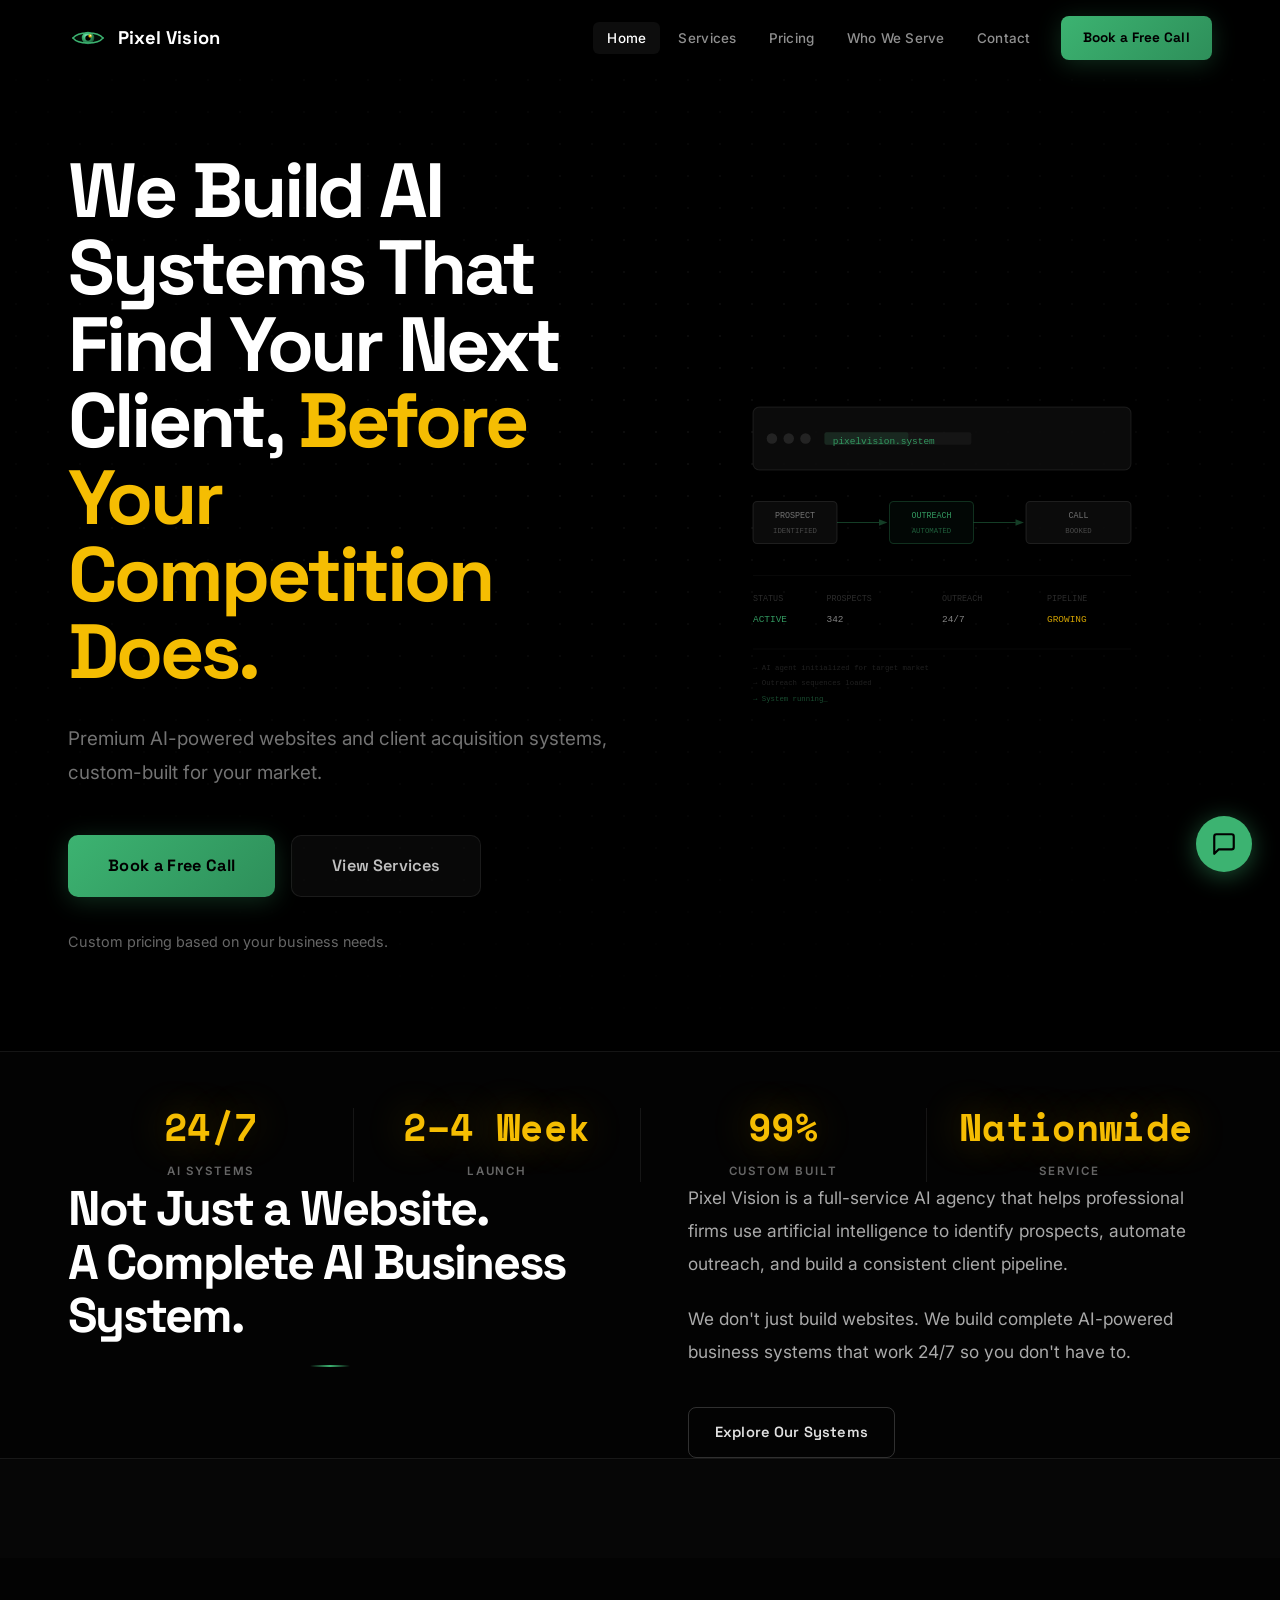
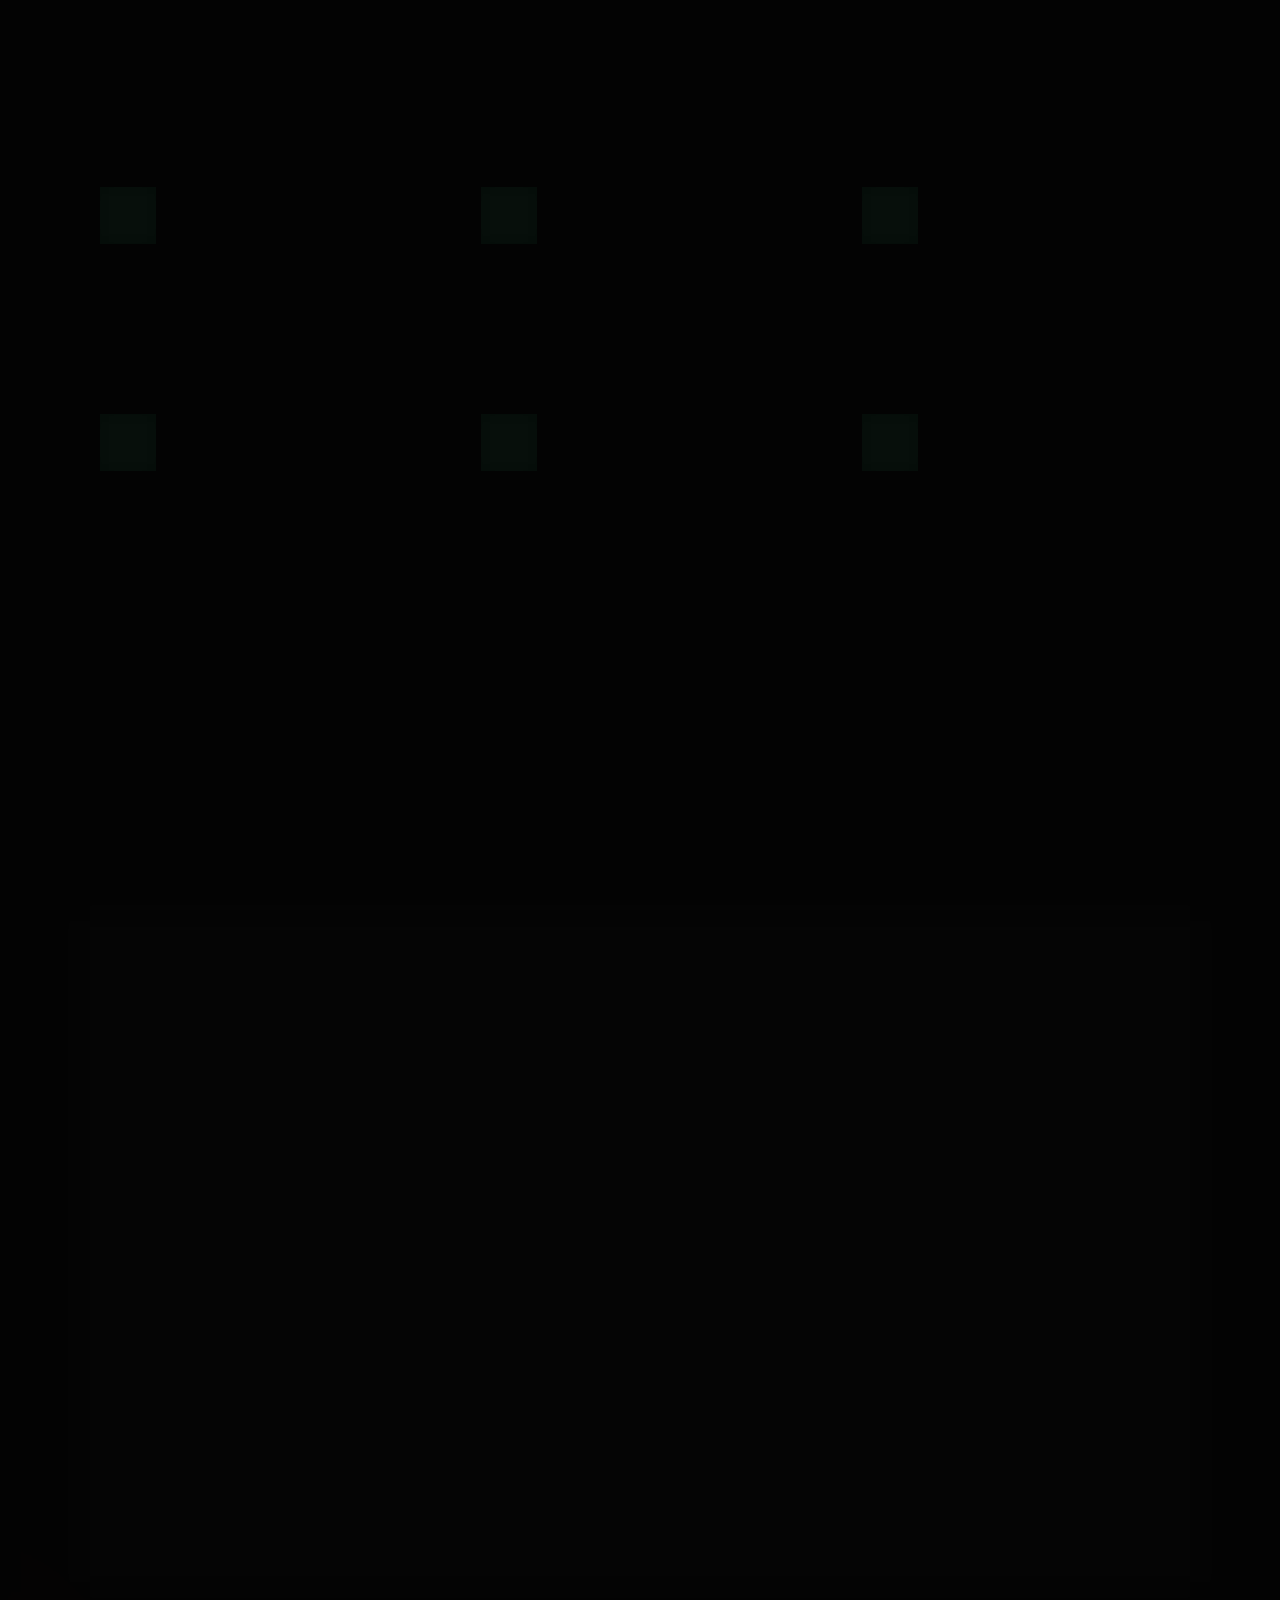
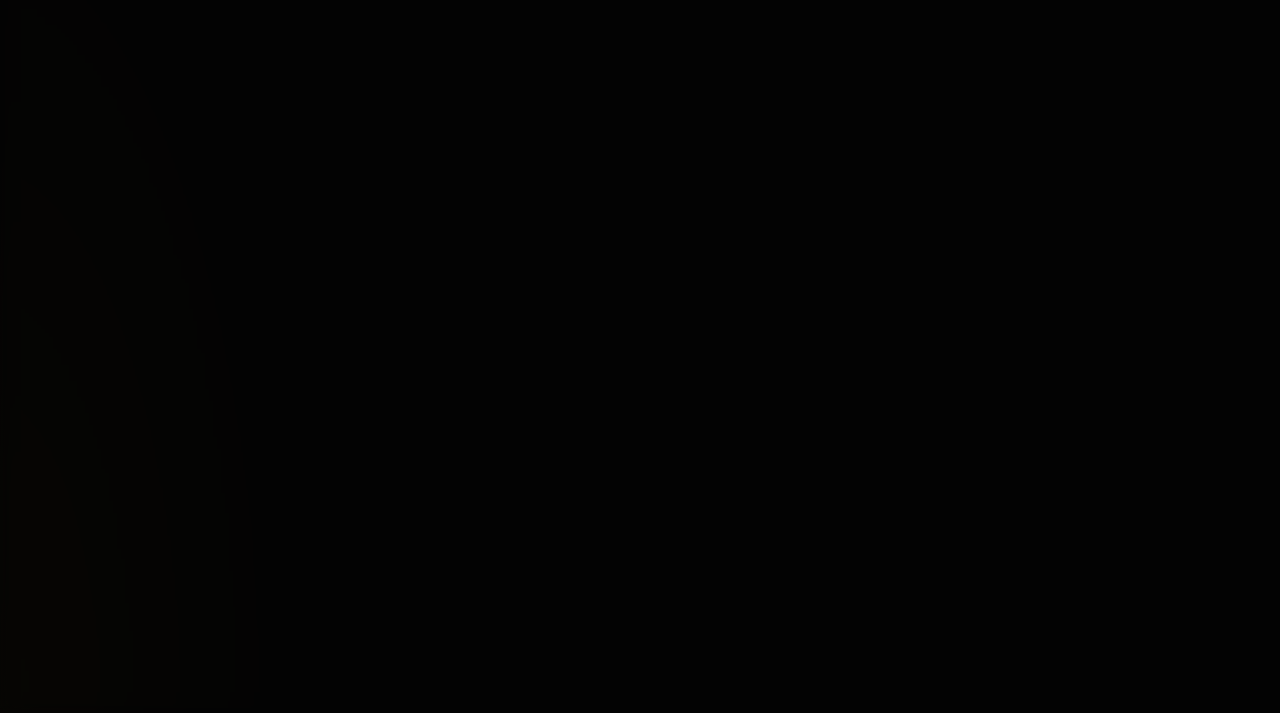
==== index.html @ bb326ddc "Remove AI design slop indicators from entire site Fixes from the 20 AI design slop indicators list: " ====
<!DOCTYPE html>
<html lang="en">
<head>
  <meta charset="UTF-8" />
  <meta name="viewport" content="width=device-width, initial-scale=1.0" />
  <title>AI Client Acquisition Systems for Commercial Real Estate &amp; Law Firms | Pixel Vision</title>
  <meta name="description" content="Pixel Vision builds custom AI outreach and client acquisition systems for commercial real estate firms, law practices, and high-value service businesses nationwide." />
  <script type="application/ld+json">
  {
    "@context": "https://schema.org",
    "@type": "Organization",
    "name": "Pixel Vision AI Agency",
    "url": "https://pixelvision.agency",
    "email": "inquiries@pixelvision.agency",
    "telephone": "757-782-1554",
    "address": {
      "@type": "PostalAddress",
      "addressLocality": "Washington",
      "addressRegion": "DC",
      "addressCountry": "US"
    }
  }
  </script>
  <link rel="stylesheet" href="styles.css" />
  <link rel="preconnect" href="https://fonts.googleapis.com" />
  <link href="https://fonts.googleapis.com/css2?family=Inter:wght@300;400;500;600;700;800;900&family=Space+Grotesk:wght@400;500;600;700&family=Space+Mono:wght@400;700&display=swap" rel="stylesheet" />
</head>
<body>

  <nav class="nav" id="nav">
    <div class="nav-inner">
      <a href="/" class="logo">
        <div class="logo-icon">
          <svg viewBox="0 0 48 48" fill="none" xmlns="http://www.w3.org/2000/svg">
  <defs>
    <radialGradient id="nIris" cx="38%" cy="32%" r="65%">
      <stop offset="0%" stop-color="#7eefc4"/>
      <stop offset="45%" stop-color="#3CB371"/>
      <stop offset="100%" stop-color="#1a5c38"/>
    </radialGradient>
  </defs>
  <path d="M6,24 C12,16 36,16 42,24 C36,32 12,32 6,24 Z" fill="#020c05"/>
  <circle cx="24" cy="24" r="7.5" fill="url(#nIris)"/>
  <circle cx="24" cy="24" r="3.2" fill="#000"/>
  <circle cx="26.5" cy="21.5" r="2" fill="#F5BD02" opacity="0.95"/>
  <circle cx="27" cy="21" r="0.9" fill="#fff" opacity="0.75"/>
  <path d="M6,24 C12,16 36,16 42,24 C36,32 12,32 6,24 Z" fill="none" stroke="#3CB371" stroke-width="1.6"/>
  <circle cx="6" cy="24" r="1.2" fill="#3CB371" opacity="0.7"/>
  <circle cx="42" cy="24" r="1.2" fill="#3CB371" opacity="0.7"/>
</svg>
        </div>
        <span class="logo-text">Pixel Vision</span>
      </a>
      <button class="nav-toggle" id="navToggle" aria-label="Toggle menu">
        <span></span><span></span><span></span>
      </button>
      <ul class="nav-links" id="navLinks">
        <li><a href="/" class="nav-link active">Home</a></li>
        <li><a href="services.html" class="nav-link">Services</a></li>
        <li><a href="pricing.html" class="nav-link">Pricing</a></li>
        <li><a href="who-we-serve.html" class="nav-link">Who We Serve</a></li>
        <li><a href="contact.html" class="nav-link">Contact</a></li>
        <!-- TODO: update Calendly link when account is confirmed -->
        <li><a href="https://calendly.com/pixelvision2026" target="_blank" rel="noopener" class="btn btn-primary btn-emerald nav-cta">Book a Free Call</a></li>
      </ul>
    </div>
  </nav>

  <section class="hero">
    <div class="hero-bg">
      <div class="grid-overlay"></div>
    </div>
    <div class="container">
      <div class="hero-content">
        <!-- HEADLINE OPTIONS, uncomment the one you want, delete the others -->
        <!-- Option 1 (active): -->
        <h1 class="hero-headline">
          We Build AI Systems That Find Your Next Client, <span class="gradient-text">Before Your Competition Does.</span>
        </h1>
        <!-- Option 2:
        <h1 class="hero-headline">
          Your Next Deal Is Already Out There. <span class="gradient-text">We Build the AI That Finds It First.</span>
        </h1>
        -->
        <!-- Option 3:
        <h1 class="hero-headline">
          AI-Powered Client Acquisition for <span class="gradient-text">America's Most Ambitious Firms.</span>
        </h1>
        -->
        <p class="hero-sub animate-fade-up delay-3">
          Premium AI-powered websites and client acquisition systems, custom-built for your market.
        </p>
        <div class="hero-actions animate-fade-up delay-3">
          <!-- TODO: update Calendly link when account is confirmed -->
          <a href="https://calendly.com/pixelvision2026" target="_blank" rel="noopener" class="btn btn-primary btn-emerald btn-large">Book a Free Call</a>
          <a href="services.html" class="btn btn-ghost btn-large">View Services</a>
        </div>
        <p class="hero-price animate-fade-up delay-3">
          Custom pricing based on your business needs.
        </p>
      </div>
      <div class="hero-diagram" aria-hidden="true">
        <svg viewBox="0 0 400 320" fill="none" xmlns="http://www.w3.org/2000/svg" style="width:100%;max-width:420px;">
          <rect x="20" y="20" width="360" height="60" rx="6" stroke="rgba(255,255,255,0.1)" stroke-width="1" fill="#0d0d0d"/>
          <circle cx="38" cy="50" r="5" fill="rgba(255,255,255,0.12)"/>
          <circle cx="54" cy="50" r="5" fill="rgba(255,255,255,0.12)"/>
          <circle cx="70" cy="50" r="5" fill="rgba(255,255,255,0.12)"/>
          <rect x="88" y="44" width="140" height="12" rx="2" fill="rgba(255,255,255,0.05)"/>
          <rect x="88" y="44" width="80" height="12" rx="2" fill="rgba(60,179,113,0.15)"/>
          <text x="96" y="55" fill="#3CB371" font-family="monospace" font-size="9">pixelvision.system</text>
          <rect x="20" y="110" width="80" height="40" rx="4" stroke="rgba(255,255,255,0.12)" stroke-width="1" fill="#0d0d0d"/>
          <text x="60" y="126" fill="rgba(255,255,255,0.5)" font-family="monospace" font-size="8" text-anchor="middle">PROSPECT</text>
          <text x="60" y="140" fill="rgba(255,255,255,0.3)" font-family="monospace" font-size="7" text-anchor="middle">IDENTIFIED</text>
          <line x1="100" y1="130" x2="140" y2="130" stroke="rgba(60,179,113,0.4)" stroke-width="1"/>
          <polygon points="140,127 148,130 140,133" fill="rgba(60,179,113,0.4)"/>
          <rect x="150" y="110" width="80" height="40" rx="4" stroke="rgba(60,179,113,0.3)" stroke-width="1" fill="rgba(60,179,113,0.05)"/>
          <text x="190" y="126" fill="#3CB371" font-family="monospace" font-size="8" text-anchor="middle">OUTREACH</text>
          <text x="190" y="140" fill="rgba(60,179,113,0.6)" font-family="monospace" font-size="7" text-anchor="middle">AUTOMATED</text>
          <line x1="230" y1="130" x2="270" y2="130" stroke="rgba(60,179,113,0.4)" stroke-width="1"/>
          <polygon points="270,127 278,130 270,133" fill="rgba(60,179,113,0.4)"/>
          <rect x="280" y="110" width="100" height="40" rx="4" stroke="rgba(255,255,255,0.12)" stroke-width="1" fill="#0d0d0d"/>
          <text x="330" y="126" fill="rgba(255,255,255,0.5)" font-family="monospace" font-size="8" text-anchor="middle">CALL</text>
          <text x="330" y="140" fill="rgba(255,255,255,0.3)" font-family="monospace" font-size="7" text-anchor="middle">BOOKED</text>
          <rect x="20" y="180" width="360" height="1" fill="rgba(255,255,255,0.04)"/>
          <text x="20" y="205" fill="rgba(255,255,255,0.2)" font-family="monospace" font-size="8">STATUS</text>
          <text x="90" y="205" fill="rgba(255,255,255,0.2)" font-family="monospace" font-size="8">PROSPECTS</text>
          <text x="200" y="205" fill="rgba(255,255,255,0.2)" font-family="monospace" font-size="8">OUTREACH</text>
          <text x="300" y="205" fill="rgba(255,255,255,0.2)" font-family="monospace" font-size="8">PIPELINE</text>
          <text x="20" y="225" fill="#3CB371" font-family="monospace" font-size="9">ACTIVE</text>
          <text x="90" y="225" fill="rgba(255,255,255,0.6)" font-family="monospace" font-size="9">342</text>
          <text x="200" y="225" fill="rgba(255,255,255,0.6)" font-family="monospace" font-size="9">24/7</text>
          <text x="300" y="225" fill="#F5BD02" font-family="monospace" font-size="9">GROWING</text>
          <rect x="20" y="250" width="360" height="1" fill="rgba(255,255,255,0.04)"/>
          <text x="20" y="270" fill="rgba(255,255,255,0.15)" font-family="monospace" font-size="7">&#8594; AI agent initialized for target market</text>
          <text x="20" y="285" fill="rgba(255,255,255,0.15)" font-family="monospace" font-size="7">&#8594; Outreach sequences loaded</text>
          <text x="20" y="300" fill="rgba(60,179,113,0.5)" font-family="monospace" font-size="7">&#8594; System running_</text>
        </svg>
      </div>
    </div>
  </section>

  <section class="stats-bar">
    <div class="container">
      <div class="stats-grid">
        <div class="stat-item">
          <span class="stat-number">24/7</span>
          <span class="stat-label">AI Systems</span>
        </div>
        <div class="stat-item">
          <span class="stat-number">2–4 Week</span>
          <span class="stat-label">Launch</span>
        </div>
        <div class="stat-item">
          <span class="stat-number">100%</span>
          <span class="stat-label">Custom Built</span>
        </div>
        <div class="stat-item">
          <span class="stat-number">Nationwide</span>
          <span class="stat-label">Service</span>
        </div>
      </div>
    </div>
  </div>

  <!-- ═══════════ SYSTEM / FEATURE CARDS ═══════════ -->
  <section class="pv-section">
    <div class="container">
      <div class="about-grid">
        <div class="about-left">
          <h2 class="section-title">Not Just a Website.<br/>A Complete AI Business System.</h2>
        </div>
        <div class="about-right">
          <p class="about-text">Pixel Vision is a full-service AI agency that helps professional firms use artificial intelligence to identify prospects, automate outreach, and build a consistent client pipeline.</p>
          <p class="about-text">We don't just build websites. We build complete AI-powered business systems that work 24/7 so you don't have to.</p>
          <a href="services.html" class="btn btn-outline">Explore Our Systems</a>
        </div>
      </div>
    </div>
  </section>

  <section class="services-preview section">
    <div class="container">
      <div class="section-header" data-aos="fade-up">
          <h2 class="section-title">One Integrated<br/>Client Acquisition System.</h2>
      </div>
      <div class="services-grid" style="grid-template-columns: 1fr;">
        <div class="service-card" data-aos="fade-up" data-aos-delay="100" style="max-width: 760px; margin: 0 auto; width: 100%;">
          <div class="service-icon">
            <svg viewBox="0 0 32 32" fill="none"><path d="M4 8h24M4 16h16M4 24h10" stroke="white" stroke-width="1.5" stroke-linecap="round"/><circle cx="26" cy="22" r="5" stroke="#C0C0C0" stroke-width="1.5"/><path d="M29 25l2 2" stroke="#C0C0C0" stroke-width="1.5" stroke-linecap="round"/></svg>
          </div>
          <div class="service-tag">Custom Pricing</div>
          <h3>The Pixel Vision Client Acquisition System</h3>
          <p>One end-to-end AI system that finds your ideal clients, reaches out with personalized messaging, follows up automatically, books calls on your calendar, and updates your CRM, all without manual effort.</p>
          <div class="acquisition-flow" style="display:flex;align-items:center;flex-wrap:wrap;gap:8px;margin:24px 0;">
            <span class="flow-chip active">Lead Captured</span>
            <span class="flow-arrow"></span>
            <span class="flow-chip">Qualified</span>
            <span class="flow-arrow"></span>
            <span class="flow-chip">Personalized Outreach</span>
            <span class="flow-arrow"></span>
            <span class="flow-chip">Follow-Up</span>
            <span class="flow-arrow"></span>
            <span class="flow-chip">Call Booked</span>
            <span class="flow-arrow"></span>
            <span class="flow-chip">CRM Updated</span>
          </div>
          <p style="font-size:0.95rem;color:#888;line-height:1.8;">Your website is the foundation of the system: a high-performance, AI-powered presence that converts the traffic your outreach generates.</p>
          <a href="services.html" class="service-link">See how it works</a>
        </div>
      </div>
    </div>
  </section>

  <section class="how-it-works section">
    <div class="container">
      <div class="section-header" data-aos="fade-up">
          <h2 class="section-title">From Zero to<br/>AI-Powered in 4 Steps.</h2>
      </div>
      <div class="steps-grid">
        <div class="step-card" data-aos="fade-up" data-aos-delay="100">
          <h3>Discovery Call</h3>
          <p>We learn about your business, your goals, and your ideal client. Free, 20 minutes, no pressure.</p>
        </div>
        <div class="step-connector"></div>
        <div class="step-card" data-aos="fade-up" data-aos-delay="200">
          <h3>Custom AI System Design</h3>
          <p>We design a complete AI system specifically built for your business and industry.</p>
        </div>
        <div class="step-connector"></div>
        <div class="step-card" data-aos="fade-up" data-aos-delay="300">
          <h3>Build &amp; Launch</h3>
          <p>We build everything, website, AI agents, and automation flows, and launch your system in 2–4 weeks.</p>
        </div>
        <div class="step-connector"></div>
        <div class="step-card" data-aos="fade-up" data-aos-delay="400">
          <h3>Monthly Optimization</h3>
          <p>We monitor results, optimize performance, and continuously improve your system every month.</p>
        </div>
      </div>
    </div>
  </section>

  <!-- ═══════════ HOW IT WORKS ═══════════ -->
  <section class="pv-section pv-section--alt" id="how-it-works">
    <div class="container">
      <div class="section-header" data-aos="fade-up">
          <h2 class="section-title">Built for Professional Firms<br/>That Compete on Quality.</h2>
      </div>
      <div class="niches-grid" style="grid-template-columns: repeat(3, 1fr);">
        <a href="who-we-serve.html#commercial-real-estate" class="niche-card" data-aos="fade-up" data-aos-delay="100">
          <div class="niche-icon"><svg viewBox="0 0 32 32" fill="none"><rect x="5" y="6" width="22" height="22" rx="1" stroke="white" stroke-width="1.5"/><line x1="5" y1="12" x2="27" y2="12" stroke="white" stroke-width="1.5"/><line x1="5" y1="18" x2="27" y2="18" stroke="white" stroke-width="1.5"/><line x1="5" y1="24" x2="27" y2="24" stroke="white" stroke-width="1.5"/><line x1="11" y1="6" x2="11" y2="28" stroke="white" stroke-width="1.5"/><line x1="21" y1="6" x2="21" y2="28" stroke="white" stroke-width="1.5"/><rect x="12" y="2" width="8" height="4" stroke="white" stroke-width="1.5"/></svg></div>
          <h3>Commercial Real Estate</h3>
          <p>Find property owners, investors, and tenants with AI-powered outreach systems.</p>
        </a>
        <a href="who-we-serve.html#law-firms" class="niche-card" data-aos="fade-up" data-aos-delay="200">
          <div class="niche-icon"><svg viewBox="0 0 32 32" fill="none"><line x1="16" y1="2" x2="16" y2="28" stroke="white" stroke-width="1.5" stroke-linecap="round"/><line x1="6" y1="7" x2="26" y2="7" stroke="white" stroke-width="1.5" stroke-linecap="round"/><path d="M6 7L3 17H9L6 7Z" stroke="white" stroke-width="1.5" stroke-linejoin="round" fill="none"/><path d="M26 7L23 17H29L26 7Z" stroke="white" stroke-width="1.5" stroke-linejoin="round" fill="none"/><line x1="10" y1="28" x2="22" y2="28" stroke="white" stroke-width="1.5" stroke-linecap="round"/></svg></div>
          <h3>Law Firms</h3>
          <p>AI client acquisition systems built around how legal clients actually search and decide.</p>
        </a>
        <a href="who-we-serve.html#med-spas" class="niche-card" data-aos="fade-up" data-aos-delay="300">
          <div class="niche-icon"><svg viewBox="0 0 32 32" fill="none"><rect x="4" y="4" width="24" height="24" rx="6" stroke="white" stroke-width="1.5"/><line x1="16" y1="10" x2="16" y2="22" stroke="white" stroke-width="1.5" stroke-linecap="round"/><line x1="10" y1="16" x2="22" y2="16" stroke="white" stroke-width="1.5" stroke-linecap="round"/></svg></div>
          <h3>Med Spas &amp; Clinics</h3>
          <p>Fill your calendar with qualified new patients through automated outreach.</p>
        </a>
        <a href="who-we-serve.html#dental" class="niche-card" data-aos="fade-up" data-aos-delay="100">
          <div class="niche-icon"><svg viewBox="0 0 32 32" fill="none"><path d="M11 4C9 4 6 6 6 10C6 12.5 7 13.5 7 17C7 22 9 28 12 28C13.5 28 14 26 15 23C15.5 21 15.8 20 16 20C16.2 20 16.5 21 17 23C18 26 18.5 28 20 28C23 28 25 22 25 17C25 13.5 26 12.5 26 10C26 6 23 4 21 4C19 4 18 6 16 6C14 6 13 4 11 4Z" stroke="white" stroke-width="1.5" stroke-linejoin="round"/></svg></div>
          <h3>Dental Practices</h3>
          <p>New patient acquisition and appointment booking handled by AI.</p>
        </a>
        <a href="who-we-serve.html#real-estate" class="niche-card" data-aos="fade-up" data-aos-delay="200">
          <div class="niche-icon"><svg viewBox="0 0 32 32" fill="none"><path d="M4 16L16 5L28 16" stroke="white" stroke-width="1.5" stroke-linecap="round" stroke-linejoin="round"/><path d="M7 14V27H13V21H19V27H25V14" stroke="white" stroke-width="1.5" stroke-linecap="round" stroke-linejoin="round"/></svg></div>
          <h3>Real Estate</h3>
          <p>AI that identifies buyers, sellers, and tenants and reaches out on your behalf.</p>
        </a>
        <a href="who-we-serve.html#cpa" class="niche-card" data-aos="fade-up" data-aos-delay="300">
          <div class="niche-icon"><svg viewBox="0 0 32 32" fill="none"><rect x="4" y="20" width="6" height="8" rx="1" stroke="white" stroke-width="1.5"/><rect x="13" y="14" width="6" height="14" rx="1" stroke="white" stroke-width="1.5"/><rect x="22" y="8" width="6" height="20" rx="1" stroke="white" stroke-width="1.5"/><line x1="3" y1="28" x2="30" y2="28" stroke="white" stroke-width="1.5" stroke-linecap="round"/></svg></div>
          <h3>CPA &amp; Financial</h3>
          <p>Build a consistent referral pipeline and digital presence simultaneously.</p>
        </a>
      </div>
    </div>
  </section>

  <!-- ═══════════ WHO WE SERVE ═══════════ -->
  <section class="pv-section">
    <div class="container">
      <div class="pv-section__header">
        <span class="eyebrow">Who We Serve</span>
        <h2 class="pv-section__h2">Built for businesses where<br>one client changes everything.</h2>
      </div>
      <div class="industries-grid">
        <a href="who-we-serve.html" class="industry-tag">Commercial Real Estate</a>
        <a href="who-we-serve.html" class="industry-tag">Law Firms</a>
        <a href="who-we-serve.html" class="industry-tag">Med Spas &amp; Clinics</a>
        <a href="who-we-serve.html" class="industry-tag">Dental Practices</a>
        <a href="who-we-serve.html" class="industry-tag">Real Estate</a>
        <a href="who-we-serve.html" class="industry-tag">CPA &amp; Financial Advisory</a>
      </div>
      <p class="industries-sub">If you work in a high-ticket market, we can build a system for you. <a href="contact.html" class="pv-link">Let's talk</a></p>
    </div>
  </section>

  <!-- TEAM, commented out until real team info is ready -->
  <!--
  <section class="team section">
    <div class="container">
      <div class="section-header">
          <h2 class="section-title">The People Behind the Systems</h2>
      </div>
      <div class="team-grid">
        <div class="team-card">
          <div class="team-photo">[TODO: real photo]</div>
          <h3>[TODO: real name]</h3>
          <div class="team-title">[TODO: title]</div>
          <p>[TODO: short bio, 2 sentences max]</p>
        </div>
        <div class="team-card">
          <div class="team-photo">[TODO: real photo]</div>
          <h3>[TODO: real name]</h3>
          <div class="team-title">[TODO: title]</div>
          <p>[TODO: short bio]</p>
        </div>
      </div>
    </div>
  </section>
  -->

  <section class="cta-section section">
    <div class="container">
      <div class="cta-box" data-aos="fade-up">
          <!-- CTA HEADLINE OPTIONS, uncomment the one you want -->
        <!-- Option 1 (active): -->
        <h2>One New Client Pays for<br/>the Entire System.</h2>
        <!-- Option 2:
        <h2>Get a Custom AI Client<br/>Acquisition Plan for Free.</h2>
        -->
        <!-- Option 3:
        <h2>See Exactly What AI Can<br/>Do for Your Business.</h2>
        -->
        <p>Book a free 20-minute call and see exactly what Pixel Vision can build for your business. Every client your system brings in after the first is high-margin revenue.</p>
        <!-- TODO: update Calendly link when account is confirmed -->
        <a href="https://calendly.com/pixelvision2026" target="_blank" rel="noopener" class="btn btn-primary btn-emerald btn-large">Book a Free Strategy Call</a>
        <p style="margin-top:16px;font-size:0.88rem;color:#777;">On the call, we'll map out a custom AI acquisition plan for your specific business and tell you exactly what to expect.</p>
      </div>
    </div>
  </section>

  <footer class="footer">
    <div class="container">
      <div class="footer-grid">
        <div class="footer-brand">
          <a href="/" class="logo">
            <div class="logo-icon logo-icon-sm">
              <svg viewBox="0 0 48 48" fill="none" xmlns="http://www.w3.org/2000/svg">
  <defs>
    <radialGradient id="nIris" cx="38%" cy="32%" r="65%">
      <stop offset="0%" stop-color="#7eefc4"/>
      <stop offset="45%" stop-color="#3CB371"/>
      <stop offset="100%" stop-color="#1a5c38"/>
    </radialGradient>
  </defs>
  <path d="M6,24 C12,16 36,16 42,24 C36,32 12,32 6,24 Z" fill="#020c05"/>
  <circle cx="24" cy="24" r="7.5" fill="url(#nIris)"/>
  <circle cx="24" cy="24" r="3.2" fill="#000"/>
  <circle cx="26.5" cy="21.5" r="2" fill="#F5BD02" opacity="0.95"/>
  <circle cx="27" cy="21" r="0.9" fill="#fff" opacity="0.75"/>
  <path d="M6,24 C12,16 36,16 42,24 C36,32 12,32 6,24 Z" fill="none" stroke="#3CB371" stroke-width="1.6"/>
  <circle cx="6" cy="24" r="1.2" fill="#3CB371" opacity="0.7"/>
  <circle cx="42" cy="24" r="1.2" fill="#3CB371" opacity="0.7"/>
</svg>
            </div>
            <span class="logo-text">Pixel Vision</span>
          </a>
          <p class="footer-tagline">We build AI systems that find your clients, write your emails, and grow your client pipeline.</p>
          <div class="footer-contact-info">
            <a href="mailto:inquiries@pixelvision.agency"><span class="fci-icon">✉</span>inquiries@pixelvision.agency</a>
            <a href="tel:7577821554"><span class="fci-icon">☎</span>757-782-1554</a>
            <a href="https://instagram.com/pixelvision.2026" target="_blank" rel="noopener"><span class="fci-icon">◎</span>@pixelvision.2026</a>
          </div>
          
        </div>
        <div class="footer-nav">
          <h4>Navigation</h4>
          <ul>
            <li><a href="/">Home</a></li>
            <li><a href="services.html">Services</a></li>
            <li><a href="pricing.html">Pricing</a></li>
            <li><a href="who-we-serve.html">Who We Serve</a></li>
            <li><a href="contact.html">Contact</a></li>
          </ul>
        </div>
        <div class="footer-services">
          <h4>Services</h4>
          <ul>
            <li><a href="services.html">AI-Powered Website</a></li>
            <li><a href="services.html">Client Acquisition Agent</a></li>
            <li><a href="services.html">Email Automation</a></li>
            <li><a href="services.html">Monthly Management</a></li>
          </ul>
        </div>
      </div>
      <div class="footer-bottom">
        <p class="footer-brand-line">Where AI Meets Ambition</p>
        <p>&copy; 2026 Pixel Vision AI Agency. All rights reserved. &nbsp;|&nbsp; <a href="privacy.html" style="color:inherit;opacity:0.6;">Privacy Policy</a> &nbsp;|&nbsp; <a href="terms.html" style="color:inherit;opacity:0.6;">Terms of Service</a></p>
      </div>
    </div>
  </footer>

  <script src="main.js"></script>
  <script src="chatbot.js"></script>
</body>
</html>
---- styles.css ----
/* ================================================
   PIXEL VISION — STYLES.CSS  (Premium Upgrade)
   ================================================ */

/* ── TOKENS ─────────────────────────────────────── */
:root {
  --bg-primary:    #000000;
  --bg-secondary:  #030303;
  --bg-card:       #0a0a0a;
  --bg-card-hover: #111111;
  --border:        rgba(255,255,255,0.08);
  --border-hover:  rgba(255,255,255,0.18);
  --silver:        #C0C0C0;
  --silver-light:  #e0e0e0;
  --white:         #ffffff;
  --gray-400:      #909090;
  --gray-500:      #666666;
  --gray-600:      #444444;
  --accent-glow:   rgba(192,192,192,0.10);
  --emerald:       #3CB371;
  --emerald-dim:   #2e8f5a;
  --emerald-glow:  rgba(60,179,113,0.25);
  --emerald-faint: rgba(60,179,113,0.06);
  --gold:          #F5BD02;
  --gold-dim:      #c99e00;
  --gold-glow:     rgba(245,189,2,0.25);
  --gold-faint:    rgba(245,189,2,0.07);
  --font-main:     'Inter', -apple-system, BlinkMacSystemFont, sans-serif;
  --font-display:  'Space Grotesk', -apple-system, sans-serif;
  --font-luxury:   'Playfair Display', 'Georgia', serif;
  --radius:        12px;
  --radius-lg:     20px;
  --transition:    0.3s cubic-bezier(0.4, 0, 0.2, 1);
  --max-w:         1200px;
}

/* ── RESET ───────────────────────────────────────── */
*, *::before, *::after { box-sizing: border-box; margin: 0; padding: 0; }
html { scroll-behavior: smooth; }

/* Premium top accent line */
body::before {
  content: '';
  position: fixed;
  top: 0; left: 0; right: 0;
  height: 2px;
  background: linear-gradient(90deg, transparent 0%, var(--emerald) 30%, var(--gold) 60%, transparent 100%);
  z-index: 999;
}

body {
  font-family: var(--font-main);
  background: var(--bg-primary);
  color: var(--silver-light);
  line-height: 1.6;
  -webkit-font-smoothing: antialiased;
  overflow-x: hidden;
}
a { text-decoration: none; color: inherit; }
ul { list-style: none; }
img { max-width: 100%; display: block; }
button { font-family: var(--font-main); cursor: pointer; border: none; background: none; }

/* ── LAYOUT ──────────────────────────────────────── */
.container { max-width: var(--max-w); margin: 0 auto; padding: 0 28px; }
.section    { padding: 112px 0; }

/* ── TYPOGRAPHY ──────────────────────────────────── */
h1, h2, h3, h4 {
  font-family: var(--font-display);
  font-weight: 700;
  line-height: 1.1;
  color: var(--white);
}
h1 { font-size: clamp(2.6rem, 5.5vw, 4.6rem); letter-spacing: -0.03em; }
h2 { font-size: clamp(2rem,   3.8vw, 3.2rem);  letter-spacing: -0.025em; }
h3 { font-size: clamp(1.15rem,2vw,   1.55rem); letter-spacing: -0.01em; }
p  { color: var(--gray-400); line-height: 1.8; }

.gradient-text {
  background: linear-gradient(135deg, #ffffff 0%, var(--gold) 45%, #e0e0e0 100%);
  -webkit-background-clip: text;
  -webkit-text-fill-color: transparent;
  background-clip: text;
}

.emerald-text { color: var(--emerald); }

/* .section-label { */.section-label-disabled {
  font-size: 0.72rem;
  font-weight: 700;
  letter-spacing: 0.22em;
  text-transform: uppercase;
  color: var(--gold);
  margin-bottom: 18px;
  display: inline-flex;
  align-items: center;
  gap: 10px;
}
.section-label::before {
  content: '';
  display: inline-block;
  width: 24px;
  height: 1px;
  background: var(--gold);
  opacity: 0.6;
}

.section-header { text-align: center; max-width: 700px; margin: 0 auto 72px; }
.section-title  { margin-bottom: 20px; }
.section-sub    { font-size: 1.1rem; color: var(--gray-400); max-width: 560px; margin: 0 auto; line-height: 1.8; }

/* ── BUTTONS ─────────────────────────────────────── */
.btn {
  display: inline-flex;
  align-items: center;
  justify-content: center;
  gap: 8px;
  font-family: var(--font-display);
  font-weight: 600;
  font-size: 0.92rem;
  border-radius: 8px;
  padding: 13px 26px;
  transition: var(--transition);
  position: relative;
  overflow: hidden;
  white-space: nowrap;
  letter-spacing: 0.01em;
}
.btn-primary { background: var(--white); color: #000; }
.btn-primary:hover { background: var(--silver-light); transform: translateY(-2px); box-shadow: 0 10px 40px rgba(255,255,255,0.14); }
.btn-outline { border: 1px solid var(--border-hover); color: var(--silver-light); background: transparent; }
.btn-outline:hover { border-color: var(--silver); background: rgba(255,255,255,0.05); transform: translateY(-2px); }
.btn-ghost   { color: var(--silver); border: 1px solid var(--border); background: rgba(255,255,255,0.03); }
.btn-ghost:hover { border-color: var(--border-hover); background: rgba(255,255,255,0.07); transform: translateY(-2px); }
.btn-large   { padding: 17px 40px; font-size: 1.02rem; border-radius: 10px; }
.btn-full    { width: 100%; }

/* Emerald CTA */
.btn-emerald {
  background: linear-gradient(135deg, var(--emerald) 0%, var(--emerald-dim) 100%) !important;
  color: #000 !important;
  border-color: transparent !important;
  box-shadow: 0 4px 20px var(--emerald-glow);
  transition: box-shadow 0.35s ease, background 0.25s ease, transform 0.25s ease;
  font-weight: 700 !important;
  letter-spacing: 0.02em;
}
.btn-emerald:hover {
  background: linear-gradient(135deg, var(--emerald-dim) 0%, var(--emerald) 100%) !important;
  box-shadow: 0 8px 36px var(--emerald-glow);
  transform: translateY(-3px) !important;
}

/* ── NAV ─────────────────────────────────────────── */
.nav { position: fixed; top: 0; left: 0; right: 0; z-index: 100; transition: var(--transition); }
.nav.scrolled {
  background: rgba(0,0,0,0.94) !important;
  backdrop-filter: blur(28px) saturate(180%) !important;
  -webkit-backdrop-filter: blur(28px) saturate(180%) !important;
  border-bottom: 1px solid rgba(60,179,113,0.12) !important;
}
.nav-inner {
  max-width: var(--max-w); margin: 0 auto; padding: 0 28px;
  height: 72px; display: flex; align-items: center; justify-content: space-between; gap: 32px;
}
.logo { display: flex; align-items: center; gap: 10px; flex-shrink: 0; }
.logo-icon    { width: 40px; height: 40px; flex-shrink: 0; }
.logo-icon-sm { width: 32px; height: 32px; }
.logo-text {
  font-family: var(--font-display); font-weight: 700; font-size: 1.1rem;
  color: var(--white); letter-spacing: -0.01em;
}
.nav-links  { display: flex; align-items: center; gap: 4px; margin-left: auto; }
.nav-link   { font-size: 0.875rem; font-weight: 500; color: var(--gray-400); padding: 8px 14px; border-radius: 6px; transition: var(--transition); }
.nav-link:hover, .nav-link.active { color: var(--white); background: rgba(255,255,255,0.05); }
.nav-cta    { margin-left: 8px; }
.nav-toggle { display: none; flex-direction: column; gap: 5px; padding: 8px; }
.nav-toggle span { display: block; width: 24px; height: 2px; background: var(--silver); border-radius: 2px; transition: var(--transition); }

/* Hamburger → X */
.nav-toggle span {
  display: block; width: 22px; height: 2px; background: var(--white);
  border-radius: 2px; transition: transform 0.25s ease, opacity 0.25s ease; transform-origin: center;
}
.nav-toggle.open span:nth-child(1) { transform: translateY(7px) rotate(45deg); }
.nav-toggle.open span:nth-child(2) { opacity: 0; transform: scaleX(0); }
.nav-toggle.open span:nth-child(3) { transform: translateY(-7px) rotate(-45deg); }

/* ── HERO ────────────────────────────────────────── */
.hero {
  min-height: 100vh;
  display: flex;
  align-items: center;
  position: relative;
  padding: 152px 0 96px;
  overflow: hidden;
}

.hero-bg { position: absolute; inset: 0; z-index: 0; }

.hero-canvas {
  position: absolute; inset: 0;
  width: 100%; height: 100%;
  z-index: 1;
  pointer-events: none;
}

.hero-noise {
  position: absolute; inset: 0;
  opacity: 0.028;
  background-image: url("data:image/svg+xml,%3Csvg xmlns='http://www.w3.org/2000/svg' width='200' height='200'%3E%3Cfilter id='n'%3E%3CfeTurbulence type='fractalNoise' baseFrequency='0.85' numOctaves='4' stitchTiles='stitch'/%3E%3C/filter%3E%3Crect width='200' height='200' filter='url(%23n)'/%3E%3C/svg%3E");
  background-size: 200px 200px;
  pointer-events: none;
  z-index: 2;
}

.grid-overlay {
  position: absolute; inset: 0;
  background-image:
    linear-gradient(rgba(255,255,255,0.03) 1px, transparent 1px),
    linear-gradient(90deg, rgba(255,255,255,0.03) 1px, transparent 1px);
  background-size: 56px 56px;
  mask-image: radial-gradient(ellipse 80% 60% at 50% 40%, rgba(0,0,0,0.9) 0%, transparent 100%);
}

.hero-gradient-orb {
  position: absolute;
  inset: 0;
  background:
    radial-gradient(ellipse 80% 60% at 70% 20%, rgba(60,179,113,0.07) 0%, transparent 60%),
    radial-gradient(ellipse 60% 50% at 20% 80%, rgba(192,192,192,0.05) 0%, transparent 60%),
    radial-gradient(ellipse 50% 40% at 50% 50%, rgba(60,179,113,0.04) 0%, transparent 70%);
  animation: orb-drift 18s ease-in-out infinite alternate;
}
@keyframes orb-drift {
  0%   { transform: scale(1)    rotate(0deg); }
  33%  { transform: scale(1.04) rotate(2deg); }
  66%  { transform: scale(0.97) rotate(-1deg); }
  100% { transform: scale(1.02) rotate(1.5deg); }
}

.hero-particles { position: absolute; inset: 0; overflow: hidden; }
.hero-particles::before,
.hero-particles::after {
  content: '';
  position: absolute;
  border-radius: 50%;
  pointer-events: none;
}
.hero-particles::before {
  width: 3px; height: 3px; background: var(--emerald);
  box-shadow:
    120px 200px 0 rgba(60,179,113,0.6), 340px 80px 0 rgba(60,179,113,0.4),
    560px 300px 0 rgba(60,179,113,0.3), 780px 160px 0 rgba(60,179,113,0.5),
    920px 420px 0 rgba(60,179,113,0.35), 1050px 90px 0 rgba(60,179,113,0.4),
    200px 480px 0 rgba(255,255,255,0.15), 680px 520px 0 rgba(255,255,255,0.1);
  animation: particle-float 12s ease-in-out infinite alternate;
}
.hero-particles::after {
  width: 2px; height: 2px; background: rgba(192,192,192,0.5);
  box-shadow:
    80px 120px 0 rgba(192,192,192,0.4), 260px 350px 0 rgba(192,192,192,0.25),
    490px 200px 0 rgba(192,192,192,0.35), 720px 440px 0 rgba(192,192,192,0.3),
    860px 280px 0 rgba(192,192,192,0.2), 1100px 360px 0 rgba(192,192,192,0.3),
    380px 480px 0 rgba(60,179,113,0.2);
  animation: particle-float 16s ease-in-out infinite alternate-reverse;
}
@keyframes particle-float {
  0%   { transform: translateY(0) translateX(0); }
  50%  { transform: translateY(-18px) translateX(8px); }
  100% { transform: translateY(-8px) translateX(-12px); }
}

.glow { display: none; }
.glow-1 {
  width: 700px; height: 700px;
  background: radial-gradient(circle, rgba(60,179,113,0.06) 0%, transparent 65%);
  top: -150px; right: -150px;
  
}
.glow-2 {
  width: 500px; height: 500px;
  background: radial-gradient(circle, rgba(192,192,192,0.05) 0%, transparent 65%);
  bottom: -80px; left: -80px;
  
}
.glow-3 {
  width: 600px; height: 600px;
  background: radial-gradient(circle, rgba(60,179,113,0.05) 0%, transparent 65%);
  top: 40%; left: 50%;
  transform: translateX(-50%);
  
}
@keyframes glow-pulse {
  0%   { opacity: 0.6; transform: scale(1); }
  100% { opacity: 1;   transform: scale(1.08); }
}

.hero-content { position: relative; z-index: 1; max-width: 860px; }

.hero-badge { display: none; }
.badge-dot { display: none; }
@keyframes pulse { 0%, 100% { opacity: 1; } 50% { opacity: 0.4; } }
@keyframes emerald-pulse {
  0%, 100% { box-shadow: 0 0 0 0 rgba(60,179,113,0.55); }
  50%       { box-shadow: 0 0 0 6px rgba(60,179,113,0); }
}

.hero-headline {
  font-family: var(--font-luxury);
  font-size: clamp(2.8rem, 5.8vw, 5.2rem);
  line-height: 1.08;
  letter-spacing: -0.02em;
  margin-bottom: 32px;
  font-weight: 700;
}
.hero-sub {
  font-size: clamp(1.05rem, 1.8vw, 1.25rem);
  color: var(--gray-400); max-width: 640px; margin-bottom: 44px; line-height: 1.8;
}
.hero-actions { display: flex; gap: 16px; flex-wrap: wrap; margin-bottom: 32px; }
.hero-price   { font-size: 0.9rem; color: var(--gray-500); }
.hero-price strong { color: var(--silver); }

/* ── STATS BAR ───────────────────────────────────── */
.stats-bar {
  border-top: 1px solid var(--border);
  border-bottom: 1px solid var(--border);
  background: rgba(60,179,113,0.025);
  padding: 48px 0;
}
.stats-grid { display: flex; align-items: center; justify-content: center; flex-wrap: wrap; }
.stat-item  { text-align: center; padding: 20px 52px; flex: 1; min-width: 160px; }
.stat-divider { width: 1px; height: 52px; background: var(--border); flex-shrink: 0; }
.stat-number {
  display: block;
  font-family: var(--font-display); font-size: clamp(2.2rem, 4vw, 3.2rem);
  font-weight: 800; color: var(--gold); line-height: 1; margin-bottom: 8px; letter-spacing: -0.03em;
}
.stat-label {
  font-size: 0.75rem; text-transform: uppercase; letter-spacing: 0.12em;
  color: var(--gray-500); font-weight: 600;
}

/* ── ABOUT ───────────────────────────────────────── */
.about-grid { display: grid; grid-template-columns: 1fr 1fr; gap: 96px; align-items: start; }
.about-left .section-title { margin-bottom: 0; }
.about-right .about-text { font-size: 1.07rem; color: var(--silver-light); margin-bottom: 22px; line-height: 1.85; }
.about-right .btn { margin-top: 16px; }

/* ── SERVICES PREVIEW ────────────────────────────── */
.services-preview { background: var(--bg-secondary); }
.services-grid {
  display: grid; grid-template-columns: repeat(auto-fit, minmax(260px, 1fr));
  gap: 1px; background: var(--border);
  border: 1px solid var(--border); border-radius: var(--radius-lg); overflow: hidden;
}
.service-card {
  background: var(--bg-card); padding: 40px 36px;
  transition: background 0.3s ease, transform 0.35s cubic-bezier(0.22,1,0.36,1), box-shadow 0.35s ease;
  position: relative; cursor: pointer;
  backdrop-filter: blur(4px);
}
.service-card::before {
  content: '';
  position: absolute; inset: 0;
  background: linear-gradient(135deg, rgba(60,179,113,0.07), transparent 60%);
  opacity: 0; transition: opacity 0.35s ease;
}
.service-card::after {
  content: '';
  position: absolute; left: 0; top: 0; width: 2px; height: 100%;
  background: linear-gradient(180deg, transparent, var(--emerald), transparent);
  opacity: 0; transition: opacity 0.35s ease;
}
.service-card:hover {
  background: var(--bg-card-hover);
  transform: translateY(-6px);
  box-shadow: 0 20px 60px rgba(0,0,0,0.5), 0 0 40px rgba(60,179,113,0.08);
  z-index: 2;
}
.service-card:hover::before { opacity: 1; }
.service-card:hover::after  { opacity: 1; }

.service-icon  { width: 42px; height: 42px; margin-bottom: 24px; opacity: 0.8; }
.service-tag   { font-size: 0.72rem; font-weight: 700; letter-spacing: 0.12em; text-transform: uppercase; color: var(--emerald); margin-bottom: 12px; }
.service-card h3 { margin-bottom: 14px; }
.service-card p  { font-size: 0.92rem; color: var(--gray-400); line-height: 1.75; margin-bottom: 24px; }
.service-link    { font-size: 0.85rem; font-weight: 700; color: var(--emerald); transition: var(--transition); display: inline-flex; align-items: center; gap: 4px; }
.service-link:hover { color: var(--white); gap: 8px; }

/* ── HOW IT WORKS ────────────────────────────────── */
.steps-grid { display: flex; align-items: flex-start; flex-wrap: wrap; }
.step-card  { flex: 1; min-width: 200px; padding: 36px 28px; }
.step-num   { font-family: var(--font-display); font-size: 3.5rem; font-weight: 800; color: rgba(255,255,255,0.15); line-height: 1; margin-bottom: 24px; letter-spacing: -0.04em; }
.step-card h3 { margin-bottom: 12px; }
.step-card p  { font-size: 0.92rem; color: var(--gray-400); }
.step-connector { width: 40px; height: 2px; background: linear-gradient(90deg, transparent, var(--emerald), transparent); margin-top: 70px; flex-shrink: 0; opacity: 0.4; }

/* ── NICHES ──────────────────────────────────────── */
.niches { background: var(--bg-secondary); }
.niches-grid {
  display: grid; grid-template-columns: repeat(auto-fit, minmax(200px, 1fr));
  gap: 1px; background: var(--border);
  border: 1px solid var(--border); border-radius: var(--radius-lg); overflow: hidden;
}
.niche-card {
  background: var(--bg-card); padding: 36px 30px;
  transition: background 0.3s ease, transform 0.35s cubic-bezier(0.22,1,0.36,1), box-shadow 0.35s ease;
  display: block; position: relative;
}
.niche-card::before {
  content: '';
  position: absolute; inset: 0;
  background: linear-gradient(135deg, rgba(60,179,113,0.06), transparent 60%);
  opacity: 0; transition: opacity 0.3s ease;
}
.niche-card:hover {
  background: var(--bg-card-hover);
  transform: translateY(-5px);
  box-shadow: 0 16px 48px rgba(0,0,0,0.45), 0 0 30px rgba(60,179,113,0.07);
  z-index: 2;
}
.niche-card:hover::before { opacity: 1; }
.niche-icon  { font-size: 2rem; margin-bottom: 18px; display: block; }
.niche-icon svg { width: 36px; height: 36px; }
.niche-card h3 { font-size: 1.05rem; margin-bottom: 10px; }
.niche-card p  { font-size: 0.875rem; color: var(--gray-400); line-height: 1.65; }

/* ── CTA BOX ─────────────────────────────────────── */
.cta-section {
  background: var(--bg-secondary);
  position: relative;
}
.cta-section::before {
  content: '';
  position: absolute;
  top: 0; left: 0; right: 0;
  height: 1px;
  background: linear-gradient(90deg, transparent, rgba(60,179,113,0.5), transparent);
}
.cta-box {
  position: relative; text-align: center;
  background: radial-gradient(ellipse 90% 70% at 50% 0%, rgba(60,179,113,0.10) 0%, transparent 65%), #0a0a0a;
  border: 1px solid rgba(60,179,113,0.18);
  border-radius: var(--radius-lg); padding: 112px 56px; overflow: hidden;
}
.cta-glow { display: none; }
.cta-box /* .section-label { */.section-label-disabled { display: block; margin-bottom: 20px; }
.cta-box h2 { margin-bottom: 20px; font-size: clamp(2.4rem, 4.5vw, 3.8rem); font-weight: 800; }
.cta-box p  { color: var(--gray-400); max-width: 520px; margin: 0 auto 40px; font-size: 1.1rem; }

/* ── PAGE HERO (inner pages) ─────────────────────── */
.page-hero { padding: 168px 0 96px; position: relative; overflow: hidden; }
.page-hero-content { max-width: 760px; }
.page-title { font-family: var(--font-luxury); font-size: clamp(2.6rem, 5.2vw, 4.2rem); letter-spacing: -0.015em; margin-bottom: 22px; position: relative; z-index: 1; font-weight: 700; }
.page-sub   { font-size: 1.15rem; color: var(--gray-400); max-width: 580px; line-height: 1.8; position: relative; z-index: 1; }

/* ── SERVICE DETAIL (services.html) ──────────────── */
.service-detail-grid { display: grid; grid-template-columns: 1fr 1fr; gap: 88px; align-items: center; }
.service-detail-grid.reverse { direction: rtl; }
.service-detail-grid.reverse > * { direction: ltr; }
.service-detail-num { font-family: var(--font-display); font-size: 5.5rem; font-weight: 800; color: rgba(245,189,2,0.15); line-height: 1; letter-spacing: -0.04em; margin-bottom: 14px; }
.service-tag-large { font-size: 0.75rem; font-weight: 700; letter-spacing: 0.14em; text-transform: uppercase; color: var(--gold); margin-bottom: 18px; border: 1px solid rgba(245,189,2,0.3); display: inline-block; padding: 6px 14px; border-radius: 100px; background: rgba(245,189,2,0.07); }
.service-detail-left h2 { margin-bottom: 22px; }
.service-detail-desc { font-size: 1.07rem; color: var(--silver-light); line-height: 1.8; margin-bottom: 32px; }
.service-features { margin-bottom: 36px; }
.service-features li { padding: 12px 0; border-bottom: 1px solid var(--border); font-size: 0.92rem; color: var(--silver-light); display: flex; align-items: center; gap: 12px; }
.service-features li::before { content: '—'; color: var(--emerald); flex-shrink: 0; font-weight: 700; }
.section-divider { height: 1px; background: var(--border); margin: 0 28px; }

/* ── VISUAL CARDS ────────────────────────────────── */
.service-visual { display: flex; justify-content: center; align-items: center; }
.visual-card { background: var(--bg-card); border: 1px solid var(--border); border-radius: var(--radius-lg); padding: 32px; width: 100%; max-width: 380px; }
.visual-bar  { height: 160px; background: linear-gradient(180deg, rgba(60,179,113,0.08) 0%, rgba(255,255,255,0.02) 100%); border-radius: 8px; margin-bottom: 20px; }
.visual-lines { display: flex; flex-direction: column; gap: 8px; margin-bottom: 20px; }
.vl   { height: 8px; border-radius: 4px; background: var(--border); }
.vl-1 { width: 80%; } .vl-2 { width: 60%; } .vl-3 { width: 45%; }
.visual-metric { display: flex; justify-content: space-between; align-items: center; padding-top: 16px; border-top: 1px solid var(--border); }
.vm-label { font-size: 0.8rem; color: var(--gray-500); }
.vm-value { font-family: var(--font-display); font-weight: 700; color: var(--gold); font-size: 1.1rem; }
.visual-flow  { display: flex; align-items: center; gap: 12px; margin-bottom: 20px; flex-wrap: wrap; }
.flow-step    { background: var(--border); border-radius: 8px; padding: 10px 16px; font-size: 0.85rem; font-weight: 600; color: var(--gray-400); }
.flow-step.active { background: var(--emerald); color: #000; }
.flow-arrow   { color: var(--gray-600); font-size: 1.2rem; }
.visual-emails { display: flex; flex-direction: column; gap: 12px; margin-bottom: 20px; }
.email-item   { display: flex; align-items: center; gap: 12px; padding: 10px; background: rgba(255,255,255,0.03); border-radius: 8px; font-size: 0.85rem; color: var(--gray-400); }
.ei-dot       { width: 8px; height: 8px; border-radius: 50%; background: var(--border-hover); flex-shrink: 0; }
.ei-dot.active { background: var(--emerald); }
.visual-chart { display: flex; align-items: flex-end; gap: 8px; height: 100px; margin-bottom: 20px; padding: 0 4px; }
.chart-bar    { flex: 1; background: linear-gradient(180deg, var(--emerald), rgba(60,179,113,0.15)); border-radius: 4px 4px 0 0; }

/* ── PRICING ─────────────────────────────────────── */
.pricing-grid { display: grid; grid-template-columns: repeat(auto-fit, minmax(300px, 1fr)); gap: 24px; align-items: start; }
.price-card {
  background: var(--bg-card); border: 1px solid var(--border);
  border-radius: var(--radius-lg); padding: 44px 40px; position: relative;
  transition: border-color 0.3s ease, transform 0.35s cubic-bezier(0.22,1,0.36,1), box-shadow 0.35s ease;
}
.price-card:hover { border-color: rgba(60,179,113,0.3); transform: translateY(-6px); box-shadow: 0 20px 60px rgba(0,0,0,0.5), 0 0 40px rgba(60,179,113,0.08); }
.price-card-featured { border-color: rgba(60,179,113,0.25); background: linear-gradient(135deg, #0d120f, #0a0a0a); }
.price-badge { position: absolute; top: -1px; right: 24px; background: var(--gold); color: #000; font-size: 0.68rem; font-weight: 800; letter-spacing: 0.1em; text-transform: uppercase; padding: 5px 12px; border-radius: 0 0 8px 8px; }
.price-tier  { font-family: var(--font-display); font-size: 0.78rem; font-weight: 700; text-transform: uppercase; letter-spacing: 0.12em; color: var(--gold); margin-bottom: 14px; }
.price-range { font-family: var(--font-display); font-size: 2.3rem; font-weight: 800; color: var(--white); letter-spacing: -0.025em; margin-bottom: 4px; line-height: 1; }
.price-range span { font-size: 1rem; font-weight: 400; color: var(--gray-500); }
.price-desc  { font-size: 0.92rem; color: var(--gray-400); margin: 18px 0 30px; line-height: 1.7; }
.price-features { margin-bottom: 38px; }
.price-features li { padding: 11px 0; border-bottom: 1px solid var(--border); font-size: 0.885rem; color: var(--silver-light); display: flex; align-items: center; gap: 10px; }
.price-features li::before { content: '✓'; color: var(--emerald); font-weight: 800; flex-shrink: 0; }
.price-btn { width: 100%; }

.roi-section { padding: 24px 0; }
.roi-box { background: rgba(60,179,113,0.04); border: 1px solid rgba(60,179,113,0.2); border-radius: var(--radius); padding: 28px 40px; display: flex; align-items: center; gap: 20px; }
.roi-icon { font-size: 1.5rem; flex-shrink: 0; }
.roi-text { font-size: 1.02rem; color: var(--silver-light); line-height: 1.65; }
.roi-text strong { color: var(--emerald); }

.faq-grid { display: grid; grid-template-columns: repeat(auto-fit, minmax(400px, 1fr)); gap: 1px; background: var(--border); border: 1px solid var(--border); border-radius: var(--radius-lg); overflow: hidden; }
.faq-item { background: var(--bg-card); padding: 36px; }
.faq-item h4 { font-size: 1.02rem; margin-bottom: 12px; }
.faq-item p  { font-size: 0.92rem; color: var(--gray-400); line-height: 1.75; }

/* ── WHO WE SERVE ────────────────────────────────── */
.niche-detail-card { display: grid; grid-template-columns: 120px 1fr; gap: 56px; padding: 72px 0; align-items: start; }
.niche-divider { height: 1px; background: var(--border); }
.niche-detail-left { text-align: center; }
.niche-detail-icon { font-size: 3rem; margin-bottom: 14px; display: block; }
.niche-detail-icon svg { width: 40px; height: 40px; }
.niche-num { font-family: var(--font-display); font-size: 0.72rem; font-weight: 700; letter-spacing: 0.18em; color: var(--emerald); text-transform: uppercase; }
.niche-detail-right h2 { margin-bottom: 18px; font-size: clamp(1.7rem, 2.6vw, 2.3rem); }
.niche-detail-desc { font-size: 1.07rem; color: var(--silver-light); line-height: 1.8; margin-bottom: 30px; max-width: 620px; }
.niche-benefits { margin-bottom: 36px; display: flex; flex-direction: column; gap: 14px; }
.benefit-item { display: flex; align-items: flex-start; gap: 14px; font-size: 0.97rem; color: var(--silver-light); }
.benefit-icon { color: var(--emerald); font-size: 0.9rem; flex-shrink: 0; margin-top: 3px; }

/* ── CONTACT ─────────────────────────────────────── */
.contact-grid { display: grid; grid-template-columns: 1fr 480px; gap: 64px; align-items: start; }
.contact-form-wrap h2 { margin-bottom: 10px; }
.contact-form-sub { margin-bottom: 40px; }
.contact-form { display: flex; flex-direction: column; gap: 22px; }
.form-row { display: grid; grid-template-columns: 1fr 1fr; gap: 22px; }
.form-group { display: flex; flex-direction: column; gap: 8px; }
.form-group label { font-size: 0.825rem; font-weight: 600; color: var(--silver); letter-spacing: 0.03em; }
.form-group input,
.form-group select,
.form-group textarea {
  background: var(--bg-card); border: 1px solid var(--border); border-radius: 8px;
  padding: 14px 16px; font-size: 0.95rem; font-family: var(--font-main);
  color: var(--white); transition: border-color 0.25s ease; outline: none; resize: none;
}
.form-group input:focus,
.form-group select:focus,
.form-group textarea:focus {
  border-color: var(--emerald);
  box-shadow: 0 0 0 3px rgba(60,179,113,0.1);
}
.form-group select option { background: #111; }
.contact-info-card { background: var(--bg-card); border: 1px solid var(--border); border-radius: var(--radius-lg); padding: 36px; margin-bottom: 24px; }
.contact-info-card h3 { margin-bottom: 28px; font-size: 1.2rem; }
.contact-steps { display: flex; flex-direction: column; gap: 24px; margin-bottom: 32px; }
.contact-step { display: flex; gap: 16px; align-items: flex-start; }
.cs-num { width: 32px; height: 32px; border-radius: 50%; background: rgba(245,189,2,0.1); border: 1px solid rgba(245,189,2,0.3); display: flex; align-items: center; justify-content: center; font-family: var(--font-display); font-weight: 700; font-size: 0.8rem; color: var(--gold); flex-shrink: 0; }
.cs-text strong { display: block; color: var(--white); font-size: 0.95rem; margin-bottom: 4px; }
.cs-text p { font-size: 0.875rem; line-height: 1.6; }
.contact-email-block { border-top: 1px solid var(--border); padding-top: 24px; }
.contact-email-block p { font-size: 0.8rem; text-transform: uppercase; letter-spacing: 0.1em; color: var(--gray-500); margin-bottom: 12px; }
.contact-email-link { display: flex; align-items: center; gap: 8px; font-size: 0.9rem; color: var(--silver-light); transition: color 0.2s; padding: 4px 0; }
.contact-email-link:hover { color: var(--emerald); }
.calendly-placeholder { background: var(--bg-card); border: 1px solid rgba(60,179,113,0.18); border-radius: var(--radius-lg); overflow: hidden; }
.calendly-header { display: flex; align-items: center; gap: 14px; padding: 24px 28px; border-bottom: 1px solid var(--border); }
.calendly-header strong { display: block; color: var(--white); margin-bottom: 2px; }
.calendly-header p { font-size: 0.85rem; margin: 0; }
.calendly-logo { font-size: 1.4rem; }
.calendly-embed-area { padding: 36px 28px; text-align: center; }
.form-success { display: none; text-align: center; padding: 48px; }
.success-icon { font-size: 2.5rem; color: var(--emerald); margin-bottom: 16px; }
.form-success h3 { margin-bottom: 10px; }

/* ── FOOTER ──────────────────────────────────────── */
.footer {
  position: relative;
  border-top: 1px solid var(--border);
  padding: 96px 0 52px;
}
.footer::before {
  content: '';
  position: absolute;
  top: 0; left: 0; right: 0;
  height: 1px;
  background: linear-gradient(90deg, transparent, var(--emerald), transparent);
}
.footer-grid { display: grid; grid-template-columns: 2fr 1fr 1fr; gap: 64px; margin-bottom: 56px; }
.footer-brand .logo-icon-sm { width: 44px; height: 44px; }
.footer-brand .logo-text { font-size: 1.3rem; }
.footer-tagline { font-size: 0.9rem; color: var(--gray-500); margin: 18px 0 24px; max-width: 300px; line-height: 1.7; }
.footer-contact-info { display: flex; flex-direction: column; gap: 10px; }
.footer-contact-info a { font-size: 0.875rem; color: var(--gray-500); display: flex; align-items: center; gap: 8px; transition: color 0.2s; }
.footer-contact-info a:hover { color: var(--emerald); }
.fci-icon { width: 18px; text-align: center; color: var(--emerald); }
.footer-nav h4, .footer-services h4 { font-size: 0.78rem; font-weight: 700; letter-spacing: 0.12em; text-transform: uppercase; color: var(--emerald); margin-bottom: 20px; }
.footer-nav ul, .footer-services ul { display: flex; flex-direction: column; gap: 12px; }
.footer-nav a, .footer-services a { font-size: 0.9rem; color: var(--gray-500); transition: color 0.2s; }
.footer-nav a:hover, .footer-services a:hover { color: var(--white); }
.footer-bottom {
  border-top: 1px solid var(--border);
  padding-top: 28px;
  text-align: center;
  display: flex;
  flex-direction: column;
  align-items: center;
  gap: 12px;
}
.footer-bottom p { font-size: 0.85rem; color: var(--gray-600); }
.footer-brand-line {
  color: var(--gold) !important;
  font-family: var(--font-display);
  font-size: 0.78rem;
  font-weight: 700;
  letter-spacing: 0.2em;
  text-transform: uppercase;
}

/* ── SECTION TITLE ACCENT ────────────────────────── */
.section-title {
  position: relative;
  padding-bottom: 24px;
}
.section-title::after {
  content: '';
  position: absolute; bottom: 0; left: 50%;
  transform: translateX(-50%);
  width: 40px; height: 2px;
  background: linear-gradient(90deg, transparent, var(--emerald), transparent);
  border-radius: 2px;
}
.section-title.left-title::after { left: 0; transform: none; }

/* ── AOS SCROLL ANIMATIONS ───────────────────────── */
[data-aos] {
  opacity: 0;
  transform: translateY(32px);
  transition: opacity 0.7s ease, transform 0.7s cubic-bezier(0.22,1,0.36,1);
}
[data-aos].aos-animate { opacity: 1; transform: translateY(0); }
[data-aos-delay="100"] { transition-delay: 100ms; }
[data-aos-delay="200"] { transition-delay: 200ms; }
[data-aos-delay="300"] { transition-delay: 300ms; }
[data-aos-delay="400"] { transition-delay: 400ms; }
[data-aos-delay="500"] { transition-delay: 500ms; }

.animate-fade-up {
  opacity: 0;
  transform: translateY(26px);
  transition: opacity 0.65s ease, transform 0.65s cubic-bezier(0.22,1,0.36,1);
}
.animate-fade-up.visible { opacity: 1; transform: translateY(0); }
.animate-fade-up.delay-1 { transition-delay: 120ms; }
.animate-fade-up.delay-2 { transition-delay: 240ms; }
.animate-fade-up.delay-3 { transition-delay: 380ms; }

/* ── ROTATING TYPEWRITER ─────────────────────────── */
.hero-rotating {
  font-size: 1.05rem;
  color: var(--gray-500);
  margin-bottom: 30px;
  font-weight: 500;
  letter-spacing: 0.01em;
}
.rotating-word   { color: var(--emerald); font-weight: 700; display: inline; }
.rotating-cursor {
  color: var(--emerald);
  animation: tw-blink 0.9s step-end infinite;
  margin-left: 1px; font-weight: 300;
}
@keyframes tw-blink {
  0%, 100% { opacity: 1; }
  50%       { opacity: 0; }
}

/* ── NICHE SVG SIZING ────────────────────────────── */
.niche-icon svg, .niche-detail-icon svg { width: 38px; height: 38px; }

/* ── RESPONSIVE ──────────────────────────────────── */
@media (max-width: 768px) {
  .nav-toggle { display: flex; }
  .nav-links {
    display: none;
    position: absolute; top: 72px; left: 0; right: 0;
    background: rgba(0,0,0,0.97);
    backdrop-filter: blur(20px);
    border-bottom: 1px solid var(--border);
    flex-direction: column; align-items: stretch;
    padding: 16px 20px 24px; gap: 4px;
  }
  .nav-links.open { display: flex; }
  .nav-links li { width: 100%; }
  .nav-link { padding: 12px 16px; font-size: 1rem; display: block; }
  .nav-cta  { margin-left: 0; margin-top: 8px; text-align: center; display: block; padding: 14px; }
  .about-grid           { grid-template-columns: 1fr; gap: 48px; }
  .service-detail-grid  { grid-template-columns: 1fr; gap: 40px; }
  .service-detail-grid.reverse { direction: ltr; }
  .contact-grid         { grid-template-columns: 1fr; }
  .footer-grid          { grid-template-columns: 1fr; gap: 40px; }
  .niche-detail-card    { grid-template-columns: 1fr; gap: 24px; }
  .form-row             { grid-template-columns: 1fr; }
  .faq-grid             { grid-template-columns: 1fr; }
  h1              { font-size: 2.3rem !important; line-height: 1.15 !important; }
  h2              { font-size: 1.85rem !important; }
  .hero-headline  { font-size: 2.1rem !important; }
  .page-title     { font-size: 2rem !important; }
  .section        { padding: 72px 0 !important; }
  .container      { padding: 0 20px; }
  .hero           { padding: 120px 0 72px; }
  .stat-item      { padding: 16px 28px; }
  .step-connector { display: none; }
  .cta-box        { padding: 60px 28px; }
  .hero-actions   { flex-direction: column; }
  .hero-actions .btn { width: 100%; justify-content: center; }
}

@media (max-width: 480px) {
  h1              { font-size: 1.9rem !important; }
  .hero-headline  { font-size: 1.8rem !important; }
  .page-title     { font-size: 1.75rem !important; }
  h2              { font-size: 1.6rem !important; }
  .section        { padding: 60px 0 !important; }
  .container      { padding: 0 18px; }
  .stats-grid     { gap: 0; }
  .stat-divider   { display: none; }
  .stat-item      { min-width: 50%; border-bottom: 1px solid var(--border); }
  .pricing-grid   { grid-template-columns: 1fr; }
}

/* ── CHATBOT ─────────────────────────────────────── */
#pv-chat-btn {
  position: fixed; bottom: 28px; right: 28px; z-index: 9999;
  width: 56px; height: 56px; border-radius: 50%;
  background: var(--emerald); border: none; cursor: pointer;
  box-shadow: 0 4px 24px rgba(60,179,113,0.45);
  display: flex; align-items: center; justify-content: center;
  transition: transform 0.2s, box-shadow 0.2s;
}
#pv-chat-btn:hover { transform: scale(1.08); box-shadow: 0 6px 32px rgba(60,179,113,0.6); }
#pv-chat-btn svg { width: 26px; height: 26px; }

#pv-chat-window {
  position: fixed; bottom: 96px; right: 28px; z-index: 9998;
  width: 360px; max-width: calc(100vw - 40px);
  background: #0a0a0a; border: 1px solid rgba(60,179,113,0.25);
  border-radius: 20px; box-shadow: 0 16px 64px rgba(0,0,0,0.7);
  display: flex; flex-direction: column; overflow: hidden;
  transform: scale(0.92) translateY(16px); opacity: 0;
  pointer-events: none; transition: transform 0.25s cubic-bezier(0.4,0,0.2,1), opacity 0.25s;
}
#pv-chat-window.open {
  transform: scale(1) translateY(0); opacity: 1; pointer-events: all;
}
.pv-chat-header {
  background: linear-gradient(135deg, #00C896 0%, #00a87e 100%);
  padding: 16px 20px; display: flex; align-items: center; gap: 12px;
}
.pv-chat-avatar {
  width: 36px; height: 36px; border-radius: 50%;
  background: rgba(0,0,0,0.25); display: flex; align-items: center; justify-content: center;
  font-size: 18px; flex-shrink: 0;
}
.pv-chat-header-info strong { display: block; color: #000; font-size: 0.9rem; font-weight: 700; }
.pv-chat-header-info span { color: rgba(0,0,0,0.65); font-size: 0.75rem; }
.pv-chat-close {
  margin-left: auto; background: none; border: none; cursor: pointer;
  color: rgba(0,0,0,0.6); font-size: 20px; line-height: 1; padding: 2px 6px;
}
.pv-chat-close:hover { color: #000; }

.pv-chat-messages {
  flex: 1; overflow-y: auto; padding: 16px; display: flex;
  flex-direction: column; gap: 12px; max-height: 320px;
}
.pv-chat-messages::-webkit-scrollbar { width: 4px; }
.pv-chat-messages::-webkit-scrollbar-track { background: transparent; }
.pv-chat-messages::-webkit-scrollbar-thumb { background: rgba(255,255,255,0.1); border-radius: 2px; }

.pv-msg { display: flex; gap: 8px; align-items: flex-end; }
.pv-msg.user { flex-direction: row-reverse; }
.pv-msg-bubble {
  max-width: 82%; padding: 10px 14px; border-radius: 16px;
  font-size: 0.85rem; line-height: 1.5; color: #e0e0e0;
  background: #1a1a1a; border: 1px solid rgba(255,255,255,0.07);
}
.pv-msg.user .pv-msg-bubble {
  background: var(--emerald); color: #000; border-color: transparent; font-weight: 500;
}
.pv-msg-dot {
  width: 28px; height: 28px; border-radius: 50%; flex-shrink: 0;
  background: linear-gradient(135deg,#00C896,#00a87e);
  display: flex; align-items: center; justify-content: center; font-size: 13px;
}
.pv-typing span {
  display: inline-block; width: 6px; height: 6px; border-radius: 50%;
  background: #666; margin: 0 2px;
  animation: pvBounce 1.2s infinite ease-in-out;
}
.pv-typing span:nth-child(2) { animation-delay: 0.2s; }
.pv-typing span:nth-child(3) { animation-delay: 0.4s; }
@keyframes pvBounce { 0%,80%,100%{transform:translateY(0)} 40%{transform:translateY(-6px)} }

.pv-quick-replies {
  padding: 0 16px 12px; display: flex; flex-wrap: wrap; gap: 8px;
}
.pv-qr {
  background: rgba(60,179,113,0.08); border: 1px solid rgba(60,179,113,0.3);
  color: var(--emerald); border-radius: 20px; padding: 6px 14px;
  font-size: 0.78rem; cursor: pointer; transition: background 0.2s;
  white-space: nowrap;
}
.pv-qr:hover { background: rgba(60,179,113,0.18); }

.pv-chat-input-row {
  padding: 12px 16px; border-top: 1px solid rgba(255,255,255,0.07);
  display: flex; gap: 10px; align-items: center;
}
.pv-chat-input-row input {
  flex: 1; background: #141414; border: 1px solid rgba(255,255,255,0.1);
  border-radius: 24px; padding: 10px 16px; color: #e0e0e0;
  font-size: 0.85rem; outline: none; font-family: var(--font-main);
  transition: border-color 0.2s;
}
.pv-chat-input-row input:focus { border-color: rgba(60,179,113,0.5); }
.pv-chat-input-row input::placeholder { color: #555; }
.pv-send-btn {
  width: 36px; height: 36px; border-radius: 50%; background: var(--emerald);
  border: none; cursor: pointer; display: flex; align-items: center; justify-content: center;
  flex-shrink: 0; transition: transform 0.15s;
}
.pv-send-btn:hover { transform: scale(1.1); }
.pv-send-btn svg { width: 16px; height: 16px; }

/* ══════════════════════════════════════════════════════
   PREMIUM UPGRADE — Full site visual refinement
   ══════════════════════════════════════════════════════ */

/* Body depth — subtle dark radial to break pure black */
body {
  background: radial-gradient(ellipse 120% 80% at 60% -10%, rgba(60,179,113,0.04) 0%, transparent 55%),
              radial-gradient(ellipse 80% 60% at 10% 90%, rgba(245,189,2,0.025) 0%, transparent 50%),
              #000;
}

/* ── TYPOGRAPHY REFINEMENTS ── */
h2.section-title {
  font-family: var(--font-luxury);
  font-weight: 700;
  letter-spacing: -0.015em;
}
.section-sub { font-size: 1.08rem; }

/* ── NAV REFINEMENT ── */
.nav-inner { height: 76px; }
.logo-text { font-size: 1.15rem; letter-spacing: 0.01em; }
.nav-link {
  font-size: 0.84rem;
  letter-spacing: 0.02em;
  font-weight: 500;
}
.nav-cta { margin-left: 12px; }

/* ── HERO REFINEMENTS ── */
.hero-badge { display: none; }
.hero-sub {
  font-size: clamp(1.05rem, 1.6vw, 1.18rem);
  color: #888;
  line-height: 1.85;
}

/* ── STATS BAR PREMIUM ── */
.stats-bar {
  background: rgba(255,255,255,0.015);
  border-top: 1px solid rgba(255,255,255,0.06);
  border-bottom: 1px solid rgba(255,255,255,0.06);
  padding: 56px 0;
}
.stat-item { padding: 20px 60px; }
.stat-number {
  font-size: clamp(2.4rem, 4.5vw, 3.6rem);
  margin-bottom: 10px;
  text-shadow: 0 0 40px rgba(245,189,2,0.3);
}
.stat-label {
  font-size: 0.72rem;
  letter-spacing: 0.16em;
  color: #666;
}
.stat-divider {
  width: 1px;
  height: 56px;
  background: linear-gradient(180deg, transparent, rgba(255,255,255,0.1), transparent);
}

/* ── CARD SYSTEM — gradient border on hover ── */
.service-card,
.niche-card,
.price-card,
.faq-item,
.contact-info-card,
.visual-card {
  position: relative;
  transition: transform 0.4s cubic-bezier(0.22,1,0.36,1),
              box-shadow 0.4s ease,
              background 0.3s ease;
}

/* gradient border overlay on hover */
.service-card::after,
.niche-card::after {
  content: '';
  position: absolute;
  inset: 0;
  border-radius: inherit;
  border: 1px solid transparent;
  background: linear-gradient(#0a0a0a, #0a0a0a) padding-box,
              linear-gradient(135deg, var(--emerald), transparent 50%, var(--gold)) border-box;
  opacity: 0;
  transition: opacity 0.4s ease;
  pointer-events: none;
  z-index: 1;
}
.service-card:hover::after,
.niche-card:hover::after { opacity: 1; }

.service-card:hover {
  background: #0e0e0e;
  transform: translateY(-8px);
  box-shadow: 0 24px 72px rgba(0,0,0,0.6), 0 0 60px rgba(60,179,113,0.07);
}
.niche-card:hover {
  background: #0e0e0e;
  transform: translateY(-6px);
  box-shadow: 0 20px 56px rgba(0,0,0,0.5), 0 0 40px rgba(60,179,113,0.06);
}

/* ── NICHE CARD ICON CONTAINERS ── */
.niche-icon {
  width: 56px;
  height: 56px;
  border-radius: 14px;
  background: rgba(60,179,113,0.07);
  border: 1px solid rgba(60,179,113,0.15);
  display: flex;
  align-items: center;
  justify-content: center;
  margin-bottom: 22px;
  transition: background 0.3s, border-color 0.3s;
}
.niche-card:hover .niche-icon {
  background: rgba(60,179,113,0.12);
  border-color: rgba(60,179,113,0.3);
}

/* ── STEPS PREMIUM ── */
.step-num {
  font-size: 4.5rem;
  background: linear-gradient(135deg, var(--gold), rgba(245,189,2,0.15));
  -webkit-background-clip: text;
  -webkit-text-fill-color: rgba(255,255,255,0.15);
  background-clip: text;
  margin-bottom: 20px;
}
.step-card {
  padding: 40px 32px;
  border-radius: var(--radius);
  background: rgba(255,255,255,0.015);
  border: 1px solid rgba(255,255,255,0.05);
  transition: background 0.3s, border-color 0.3s;
}
.step-card:hover {
  background: rgba(255,255,255,0.03);
  border-color: rgba(60,179,113,0.15);
}
.step-connector {
  width: 32px;
  height: 1px;
  background: linear-gradient(90deg, var(--emerald), var(--gold));
  margin-top: 72px;
  opacity: 0.35;
}

/* ── ACQUISITION FLOW CHIPS ── */
.flow-chip {
  background: rgba(255,255,255,0.04);
  border: 1px solid rgba(255,255,255,0.1);
  padding: 7px 14px;
  border-radius: 8px;
  color: var(--silver-light);
  font-size: 0.82rem;
  font-weight: 500;
  letter-spacing: 0.01em;
  transition: border-color 0.2s, background 0.2s;
}
.flow-chip:hover {
  border-color: rgba(60,179,113,0.3);
  background: rgba(60,179,113,0.05);
}
.flow-chip.active {
  border-color: rgba(60,179,113,0.4);
  background: rgba(60,179,113,0.08);
  color: var(--emerald);
}
.flow-arrow {
  color: rgba(255,255,255,0.2);
  font-size: 1rem;
}

/* ── CTA BOX PREMIUM ── */
.cta-section { background: transparent; }
.cta-box {
  background:
    radial-gradient(ellipse 100% 80% at 50% -20%, rgba(60,179,113,0.1) 0%, transparent 60%),
    radial-gradient(ellipse 60% 40% at 80% 100%, rgba(245,189,2,0.05) 0%, transparent 50%),
    linear-gradient(180deg, #0d0d0d, #090909);
  border: 1px solid rgba(60,179,113,0.2);
  border-radius: 24px;
  padding: 120px 64px;
}
.cta-box h2 {
  font-family: var(--font-luxury);
  font-size: clamp(2.4rem, 4.5vw, 4rem);
  margin-bottom: 24px;
  letter-spacing: -0.02em;
}
.cta-box p { font-size: 1.08rem; color: #777; max-width: 480px; }
.cta-section::before {
  background: linear-gradient(90deg, transparent, rgba(60,179,113,0.4), var(--gold), rgba(60,179,113,0.4), transparent);
}

/* ── PRICE CARD PREMIUM ── */
.price-card {
  background: linear-gradient(160deg, #0e0e0e, #090909);
  border-radius: 20px;
}
.price-card-featured {
  background: linear-gradient(160deg, #0f130f, #090909);
  border-color: rgba(60,179,113,0.3);
  box-shadow: 0 0 60px rgba(60,179,113,0.06);
}
.price-card:hover {
  border-color: rgba(60,179,113,0.35);
  box-shadow: 0 20px 60px rgba(0,0,0,0.5), 0 0 50px rgba(60,179,113,0.08);
}

/* ── ROI BOX ── */
.roi-box {
  background: rgba(60,179,113,0.03);
  border: 1px solid rgba(60,179,113,0.15);
  border-radius: 16px;
  padding: 32px 44px;
}

/* ── CONTACT FORM REFINEMENT ── */
.form-group input,
.form-group select,
.form-group textarea {
  background: rgba(255,255,255,0.03);
  border: 1px solid rgba(255,255,255,0.09);
  border-radius: 10px;
  color: var(--white);
  transition: border-color 0.25s, box-shadow 0.25s, background 0.25s;
}
.form-group input:focus,
.form-group select:focus,
.form-group textarea:focus {
  border-color: var(--emerald);
  background: rgba(60,179,113,0.03);
  box-shadow: 0 0 0 3px rgba(60,179,113,0.1);
}

/* ── SECTION LABEL REFINEMENT ── */
.section-label::before {
  background: linear-gradient(90deg, var(--gold), transparent);
}

/* ── FOOTER REFINEMENT ── */
.footer {
  background: linear-gradient(180deg, transparent, rgba(255,255,255,0.01));
  border-top: 1px solid rgba(255,255,255,0.06);
}
.footer::before {
  background: linear-gradient(90deg, transparent, var(--gold), var(--emerald), transparent);
  opacity: 0.5;
}
.footer-nav h4, .footer-services h4 {
  color: var(--gold);
  letter-spacing: 0.16em;
}
.footer-tagline { color: #555; line-height: 1.8; }

/* ── ABOUT SECTION ── */
.about-right .about-text {
  font-size: 1.08rem;
  line-height: 1.9;
  color: #aaa;
}

/* ── PAGE HERO (inner pages) ── */
.page-hero {
  padding: 180px 0 100px;
}
.page-hero::after {
  content: '';
  position: absolute;
  bottom: 0; left: 0; right: 0;
  height: 1px;
  background: linear-gradient(90deg, transparent, rgba(255,255,255,0.08), transparent);
}

/* ── SCROLL BAR ── */
::-webkit-scrollbar { width: 6px; }
::-webkit-scrollbar-track { background: #0a0a0a; }
::-webkit-scrollbar-thumb {
  background: rgba(60,179,113,0.3);
  border-radius: 3px;
}
::-webkit-scrollbar-thumb:hover { background: rgba(60,179,113,0.5); }

/* ── SERVICE DETAIL PAGES ── */
.service-detail-num {
  background: linear-gradient(135deg, var(--gold), rgba(245,189,2,0.08));
  -webkit-background-clip: text;
  -webkit-text-fill-color: transparent;
  background-clip: text;
}
.service-features li {
  font-size: 0.95rem;
  padding: 14px 0;
  color: #bbb;
}
.service-features li::before {
  content: '✦';
  font-size: 0.6rem;
  color: var(--emerald);
}


/* ══════════════════════════════════════════════════════
   TECH PREMIUM OVERRIDE — geometric, glass, glow
   ══════════════════════════════════════════════════════ */

/* Remove serif — tech uses geometric sans */
:root {
  --font-mono: 'Space Mono', 'JetBrains Mono', monospace;
}

.hero-headline,
.page-title,
h2.section-title,
.cta-box h2 {
  font-family: var(--font-display) !important;
  font-weight: 800 !important;
  letter-spacing: -0.04em !important;
}

.hero-headline {
  font-size: clamp(2.8rem, 6vw, 5.6rem) !important;
  line-height: 1.0 !important;
}
.page-title {
  font-size: clamp(2.6rem, 5vw, 4.4rem) !important;
  line-height: 1.05 !important;
}
.cta-box h2 {
  font-size: clamp(2.4rem, 4.5vw, 3.8rem) !important;
}

/* Monospace for data/stats — the core tech signal */
.stat-number {
  font-family: var(--font-mono) !important;
  font-size: clamp(2rem, 3.6vw, 2.8rem) !important;
  font-weight: 700 !important;
  letter-spacing: -0.02em !important;
}
.step-num {
  font-family: var(--font-mono) !important;
  font-size: 3.2rem !important;
  font-weight: 700 !important;
}
.flow-chip {
  font-family: var(--font-mono) !important;
  font-size: 0.75rem !important;
  letter-spacing: 0.01em;
}
.price-range {
  font-family: var(--font-mono) !important;
}

/* Glass cards — blur + barely-there background */
.service-card,
.niche-card,
.price-card,
.visual-card,
.faq-item,
.contact-info-card {
  background: rgba(255,255,255,0.025) !important;
  backdrop-filter: blur(24px) saturate(140%) !important;
  -webkit-backdrop-filter: blur(24px) saturate(140%) !important;
  border: 1px solid rgba(255,255,255,0.07) !important;
}

/* Keep gradient border on hover from earlier — strengthen it */
.service-card::after,
.niche-card::after {
  background: linear-gradient(#000, #000) padding-box,
              linear-gradient(135deg, var(--emerald) 0%, rgba(60,179,113,0.1) 40%, var(--gold) 100%) border-box !important;
  border: 1px solid transparent !important;
}

/* Hero badge — animated gradient border */
.hero-badge { display: none; }

/* Acquisition flow — terminal window style */
.acquisition-flow {
  background: rgba(0,0,0,0.5) !important;
  border: 1px solid rgba(60,179,113,0.18) !important;
  border-radius: 12px !important;
  padding: 20px 24px !important;
  margin: 28px 0 !important;
}
.acquisition-flow::before {
  content: '// system flow';
  display: block;
  font-family: var(--font-mono);
  font-size: 0.65rem;
  color: rgba(60,179,113,0.5);
  letter-spacing: 0.08em;
  margin-bottom: 14px;
  text-transform: lowercase;
}

/* Section labels — tech style with monospace */
/* .section-label { */.section-label-disabled {
  font-family: var(--font-mono) !important;
  font-size: 0.68rem !important;
  letter-spacing: 0.14em !important;
}

/* Stronger emerald glow on interactive elements */
.btn-emerald {
  box-shadow: 0 0 0 0 rgba(60,179,113,0), 0 4px 24px rgba(60,179,113,0.25) !important;
}
.btn-emerald:hover {
  box-shadow: 0 0 40px 0 rgba(60,179,113,0.35), 0 8px 40px rgba(60,179,113,0.2) !important;
}

/* Niche icons — stronger glass container */
.niche-icon {
  background: rgba(60,179,113,0.06) !important;
  border: 1px solid rgba(60,179,113,0.18) !important;
  backdrop-filter: blur(10px) !important;
}

/* Step cards — terminal panel aesthetic */
.step-card {
  background: rgba(255,255,255,0.02) !important;
  border: 1px solid rgba(255,255,255,0.06) !important;
  border-radius: 16px !important;
  position: relative;
  overflow: hidden;
}
.step-card::before {
  content: '';
  position: absolute;
  top: 0; left: 0; right: 0;
  height: 1px;
  background: linear-gradient(90deg, transparent, rgba(60,179,113,0.4), transparent);
}

/* Stats — glass container */
.stats-bar {
  background: rgba(255,255,255,0.01) !important;
  backdrop-filter: blur(8px) !important;
}

/* CTA box — tech glow treatment */
.cta-box {
  background:
    radial-gradient(ellipse 100% 100% at 50% -30%, rgba(60,179,113,0.1) 0%, transparent 60%),
    rgba(255,255,255,0.02) !important;
  backdrop-filter: blur(24px) !important;
  -webkit-backdrop-filter: blur(24px) !important;
  border: 1px solid rgba(60,179,113,0.18) !important;
}
.cta-glow { display: none; }

/* Nav glass */
.nav.scrolled {
  background: rgba(0,0,0,0.75) !important;
  backdrop-filter: blur(32px) saturate(200%) !important;
  border-bottom: 1px solid rgba(255,255,255,0.06) !important;
}

/* Gradient text — keep white→gold */
.gradient-text {
  background: linear-gradient(135deg, #fff 0%, var(--gold) 50%, #ccc 100%) !important;
}

/* Body background — dark tech mesh feel */
body {
  background:
    radial-gradient(ellipse 150% 100% at 70% -5%, rgba(60,179,113,0.05) 0%, transparent 50%),
    radial-gradient(ellipse 100% 80% at 0% 100%, rgba(245,189,2,0.03) 0%, transparent 50%),
    #000 !important;
}

/* Grid overlay — slightly more visible on inner pages */
.grid-overlay {
  background-image:
    linear-gradient(rgba(255,255,255,0.025) 1px, transparent 1px),
    linear-gradient(90deg, rgba(255,255,255,0.025) 1px, transparent 1px) !important;
  background-size: 48px 48px !important;
}

/* Responsive overrides for new font sizes */
@media (max-width: 768px) {
  .hero-headline  { font-size: 2.2rem !important; }
  .page-title     { font-size: 2.1rem !important; }
  .stat-number    { font-size: 1.8rem !important; }
}
@media (max-width: 480px) {
  .hero-headline  { font-size: 1.9rem !important; }
  .page-title     { font-size: 1.75rem !important; }
}


/* ══════════════════════════════════════════════════════
   CRITICAL FIXES
   ══════════════════════════════════════════════════════ */

/* Fix broken gradient text — must declare ALL properties together */
.gradient-text {
  background: linear-gradient(120deg, #ffffff 0%, var(--gold) 45%, #e8e8e8 100%) !important;
  -webkit-background-clip: text !important;
  background-clip: text !important;
  -webkit-text-fill-color: transparent !important;
  color: transparent !important;
  display: inline !important;
}

/* Fix background — tone down green, keep it dark/neutral tech */
body {
  background:
    radial-gradient(ellipse 90% 60% at 65% -5%, rgba(60,179,113,0.03) 0%, transparent 50%),
    radial-gradient(ellipse 60% 40% at 0% 100%, rgba(245,189,2,0.02) 0%, transparent 50%),
    #000 !important;
}

/* Hero orb — much more subtle */
.hero-gradient-orb {
  background:
    radial-gradient(ellipse 80% 60% at 70% 20%, rgba(60,179,113,0.04) 0%, transparent 60%),
    radial-gradient(ellipse 60% 50% at 20% 80%, rgba(192,192,192,0.025) 0%, transparent 60%) !important;
}

/* Glow elements — subtler */
.glow-1 { background: radial-gradient(circle, rgba(60,179,113,0.04) 0%, transparent 65%) !important; }
.glow-2 { background: radial-gradient(circle, rgba(192,192,192,0.03) 0%, transparent 65%) !important; }
.glow-3 { background: radial-gradient(circle, rgba(60,179,113,0.03) 0%, transparent 65%) !important; }

/* Stats — clean up the font rendering */
.stat-number {
  font-family: var(--font-mono) !important;
  font-weight: 700 !important;
  font-size: clamp(2rem, 3.2vw, 2.6rem) !important;
  letter-spacing: -0.03em !important;
  color: var(--gold) !important;
}

/* Nav CTA — make it stand out more */
.nav-cta.btn-emerald {
  font-size: 0.85rem !important;
  padding: 11px 22px !important;
}

/* Hero sub text — lighter, more readable */
.hero-sub { color: rgba(255,255,255,0.45) !important; }

/* Section backgrounds — cleaner separation */
.about { background: transparent; }
.services-preview { background: rgba(255,255,255,0.012) !important; }
.how-it-works { background: transparent; }
.niches { background: rgba(255,255,255,0.012) !important; }

/* Service card grid — fix border treatment */
.services-grid, .niches-grid, .faq-grid {
  background: rgba(255,255,255,0.04) !important;
  border: 1px solid rgba(255,255,255,0.06) !important;
}


/* Fix stat number letter-spacing — Space Mono distorts at negative tracking */
.stat-number {
  letter-spacing: 0.01em !important;
  font-size: clamp(1.9rem, 3vw, 2.4rem) !important;
}

/* Services grid single-card fix — no side chrome */
.services-preview .services-grid {
  background: transparent !important;
  border: none !important;
  gap: 0 !important;
}
.services-preview .service-card {
  border-radius: var(--radius-lg) !important;
  border: 1px solid rgba(255,255,255,0.08) !important;
}


/* ══════════════════════════════════════════════════════
   MOBILE FIXES + GRADIENT TEXT RELIABILITY
   ══════════════════════════════════════════════════════ */

/* Replace background-clip approach with solid gold — 100% reliable on all browsers/iOS */
.gradient-text {
  background: none !important;
  -webkit-background-clip: unset !important;
  background-clip: unset !important;
  -webkit-text-fill-color: unset !important;
  color: var(--gold) !important;
  display: inline !important;
}

/* Fix mobile text overflow — letter-spacing -0.04em is too tight at small sizes */
@media (max-width: 768px) {
  .hero-headline {
    font-size: 2rem !important;
    letter-spacing: -0.02em !important;
    line-height: 1.1 !important;
  }
  h1, h2 { letter-spacing: -0.02em !important; }
  .container { padding: 0 24px !important; }
}
@media (max-width: 480px) {
  .hero-headline {
    font-size: 1.75rem !important;
    letter-spacing: -0.01em !important;
  }
}

/* Hero badge — fix mobile wrapping */
.hero-badge { display: none; }


/* ══════════════════════════════════════════════════
   ANIMATIONS & INTERACTIVITY UPGRADE
   ══════════════════════════════════════════════════ */

/* ── 1. SCROLL PROGRESS BAR ─────────────────────── */
#pv-scroll-progress {
  position: fixed;
  top: 0;
  left: 0;
  width: 0%;
  height: 3px;
  background: linear-gradient(90deg, var(--emerald), var(--gold));
  z-index: 10000;
  pointer-events: none;
  transition: width 0.08s linear;
}

/* ── 3. FLOW CHIP ACTIVE GLOW UPGRADE ───────────── */
.flow-chip.active {
  background: rgba(60,179,113,0.22) !important;
  border-color: var(--emerald) !important;
  color: var(--emerald) !important;
  box-shadow: 0 0 10px rgba(60,179,113,0.5), 0 0 22px rgba(60,179,113,0.25);
  animation: chipPulse 0.6s ease-in-out;
}
@keyframes chipPulse {
  0%   { box-shadow: 0 0 4px rgba(60,179,113,0.3); }
  50%  { box-shadow: 0 0 18px rgba(60,179,113,0.7), 0 0 36px rgba(60,179,113,0.3); }
  100% { box-shadow: 0 0 10px rgba(60,179,113,0.5), 0 0 22px rgba(60,179,113,0.25); }
}

/* ── 7. NICHE ICON FLOAT ANIMATION ─────────────── */
@keyframes floatBob {
  0%, 100% { transform: translateY(0); }
  50%       { transform: translateY(-6px); }
}
.niche-icon {
  animation: floatBob 3s ease-in-out infinite;
}
.niche-card:nth-child(1) .niche-icon { animation-delay: 0s; }
.niche-card:nth-child(2) .niche-icon { animation-delay: 0.4s; }
.niche-card:nth-child(3) .niche-icon { animation-delay: 0.8s; }
.niche-card:nth-child(4) .niche-icon { animation-delay: 1.2s; }
.niche-card:nth-child(5) .niche-icon { animation-delay: 1.6s; }
.niche-card:nth-child(6) .niche-icon { animation-delay: 2.0s; }

/* ── 8. STEP NUM GLOW ON SCROLL-IN ──────────────── */
@keyframes stepNumGlow {
  0%   { text-shadow: none; }
  40%  { text-shadow: 0 0 20px rgba(60,179,113,0.9), 0 0 40px rgba(60,179,113,0.5); }
  100% { text-shadow: 0 0 8px rgba(60,179,113,0.3); }
}
.step-card.aos-animate .step-num {
  animation: stepNumGlow 1.4s ease forwards;
}

/* ── 9. CTA GLOW BREATHING ──────────────────────── */
@keyframes ctaBreath {
  0%, 100% { opacity: 0.5; transform: scale(1); }
  50%       { opacity: 1;   transform: scale(1.08); }
}
.cta-glow { display: none; }

/* ── 10. CURSOR GLOW TRAIL ──────────────────────── */
#pv-cursor {
  position: fixed;
  width: 12px;
  height: 12px;
  border-radius: 50%;
  background: rgba(192,192,192,0.6);
  pointer-events: none;
  z-index: 99999;
  transform: translate(-50%, -50%);
  transition: width 0.2s ease, height 0.2s ease, background 0.2s ease, opacity 0.2s ease;
  mix-blend-mode: screen;
  will-change: transform;
}
#pv-cursor.hovered {
  width: 28px;
  height: 28px;
  background: rgba(60,179,113,0.55);
  box-shadow: 0 0 16px rgba(60,179,113,0.5);
}
@media (hover: none) {
  #pv-cursor { display: none; }
}

/* ── 5. MAGNETIC CTA — no extra CSS needed, handled in JS ── */

/* ════════════════════════════════════════════════════
   ENGINEER OVERRIDES: remove AI-template look
   ════════════════════════════════════════════════════ */

/* 1. Kill glass morphism */
.service-card, .niche-card, .price-card, .step-card {
  backdrop-filter: none !important;
  -webkit-backdrop-filter: none !important;
  background: #0d0d0d !important;
  border: 1px solid rgba(255,255,255,0.08) !important;
  box-shadow: none !important;
}
.service-card:hover, .niche-card:hover, .price-card:hover {
  border-color: rgba(60,179,113,0.3) !important;
  box-shadow: none !important;
  background: #111 !important;
}
.service-card, .niche-card, .price-card {
  transition: border-color 0.2s, background 0.2s !important;
}

/* 2. Kill gradient text */
.gradient-text {
  background: none !important;
  -webkit-background-clip: unset !important;
  background-clip: unset !important;
  color: #F5BD02 !important;
}

/* 3. Hero: dot grid, no orbs */
.hero { background: #000 !important; }
.hero-bg .glow-1, .hero-bg .glow-2, .hero-bg .glow-3,
.hero-gradient-orb, .hero-noise, .hero-canvas { display: none !important; }
.grid-overlay {
  background-image: radial-gradient(rgba(255,255,255,0.055) 1px, transparent 1px) !important;
  background-size: 32px 32px !important;
  opacity: 1 !important;
}

/* 4. Badge: plain monospace label */
.hero-badge { display: none; }
.badge-dot { display: none; }

/* 5. Stat dividers replaced by borders */
.stat-divider { display: none !important; }
.stat-item { border-right: 1px solid rgba(255,255,255,0.08); padding: 0 32px; }
.stat-item:last-child { border-right: none; }

/* 6. Section top borders */
.stats-bar, .about, .services-preview, .how-it-works, .niches, .cta-section {
  border-top: 1px solid rgba(255,255,255,0.07);
}

/* 7. CTA box: clean */
.cta-box {
  background: #0d0d0d !important;
  border: 1px solid rgba(60,179,113,0.2) !important;
  box-shadow: none !important;
}
.cta-glow { display: none; }

/* 8. Step connectors */
.step-connector { background: rgba(255,255,255,0.08) !important; box-shadow: none !important; }

/* 9. Flow chips */
.flow-chip {
  background: #0d0d0d !important;
  border: 1px solid rgba(255,255,255,0.1) !important;
  box-shadow: none !important;
}
.flow-chip.active {
  border-color: rgba(60,179,113,0.5) !important;
  color: #3CB371 !important;
  box-shadow: none !important;
  background: rgba(60,179,113,0.04) !important;
}

/* 10. Section labels */
/* .section-label { */.section-label-disabled {
  font-size: 0.7rem !important;
  color: #3CB371 !important;
  letter-spacing: 0.12em !important;
  opacity: 1 !important;
  font-weight: 400 !important;
  background: none !important;
  border: none !important;
  padding: 0 !important;
}

/* 11. Headline weight */
.hero-headline { font-weight: 700 !important; }
.section-title { font-weight: 700 !important; }

/* 12. No float animation on icons */
.niche-icon { animation: none !important; }

/* 13. Step num: flat */
.step-num, .step-card.aos-animate .step-num {
  color: rgba(255,255,255,0.15);
  text-shadow: none !important;
  animation: none !important;
}

/* 14. Scroll progress thinner */
#pv-progress { height: 2px !important; }

/* 15. No body accent bar */
body::before { display: none !important; }

/* 16. Nav: no blur until scrolled */
.nav { backdrop-filter: none !important; background: rgba(0,0,0,0.85) !important; }
.nav.scrolled { backdrop-filter: blur(16px) !important; }

/* 17. Hero split layout */
.hero { min-height: 100vh; display: flex; align-items: center; }
.hero-diagram { display: none; }
@media (min-width: 1024px) {
  .hero .container {
    display: grid;
    grid-template-columns: 1fr 1fr;
    gap: 64px;
    align-items: center;
  }
  .hero-content { max-width: none !important; }
  .hero-diagram {
    display: flex;
    align-items: center;
    justify-content: center;
    opacity: 0.85;
  }
}

/* ── Mobile AOS fix: prevent blank sections on small screens ── */
@media (max-width: 768px) {
  [data-aos] {
    opacity: 1 !important;
    transform: none !important;
    transition: none !important;
  }
}


/* No sections fading on scroll */
[data-aos] { opacity: 1 !important; transform: none !important; transition: none !important; }
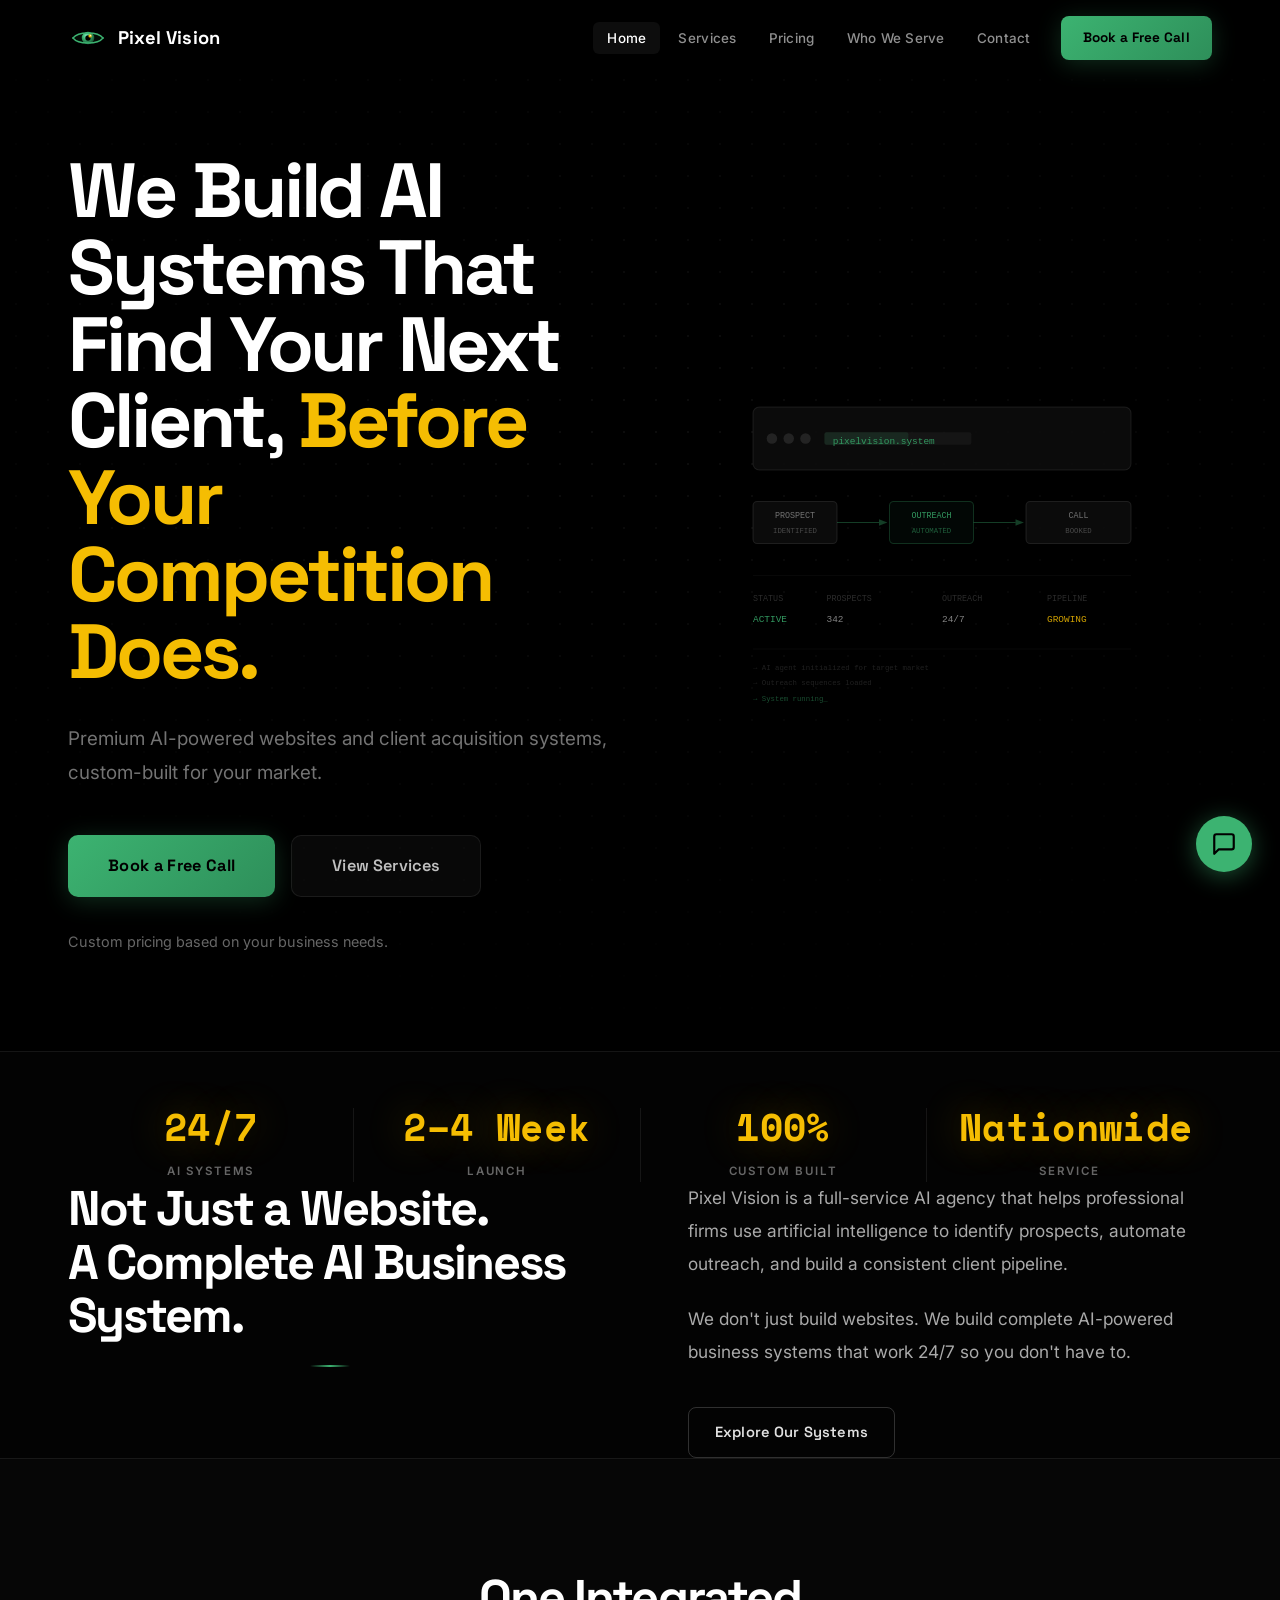
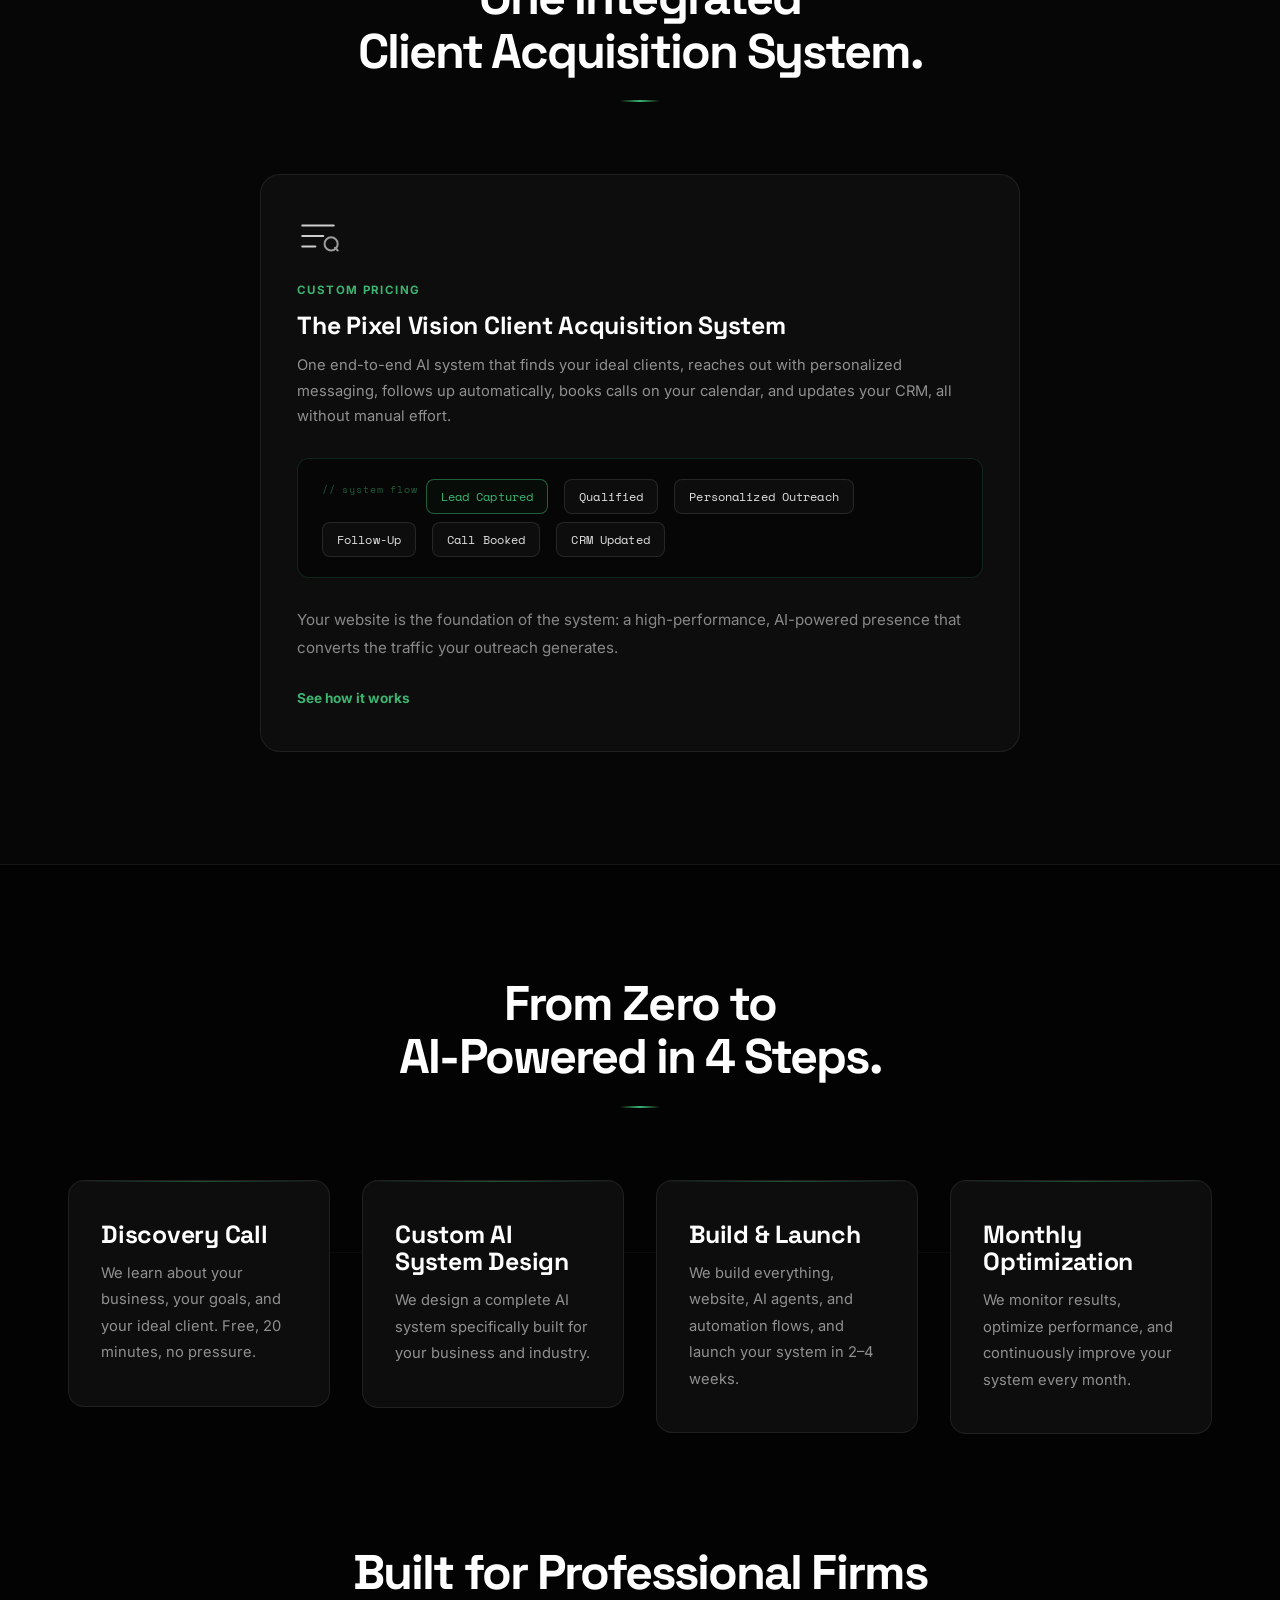
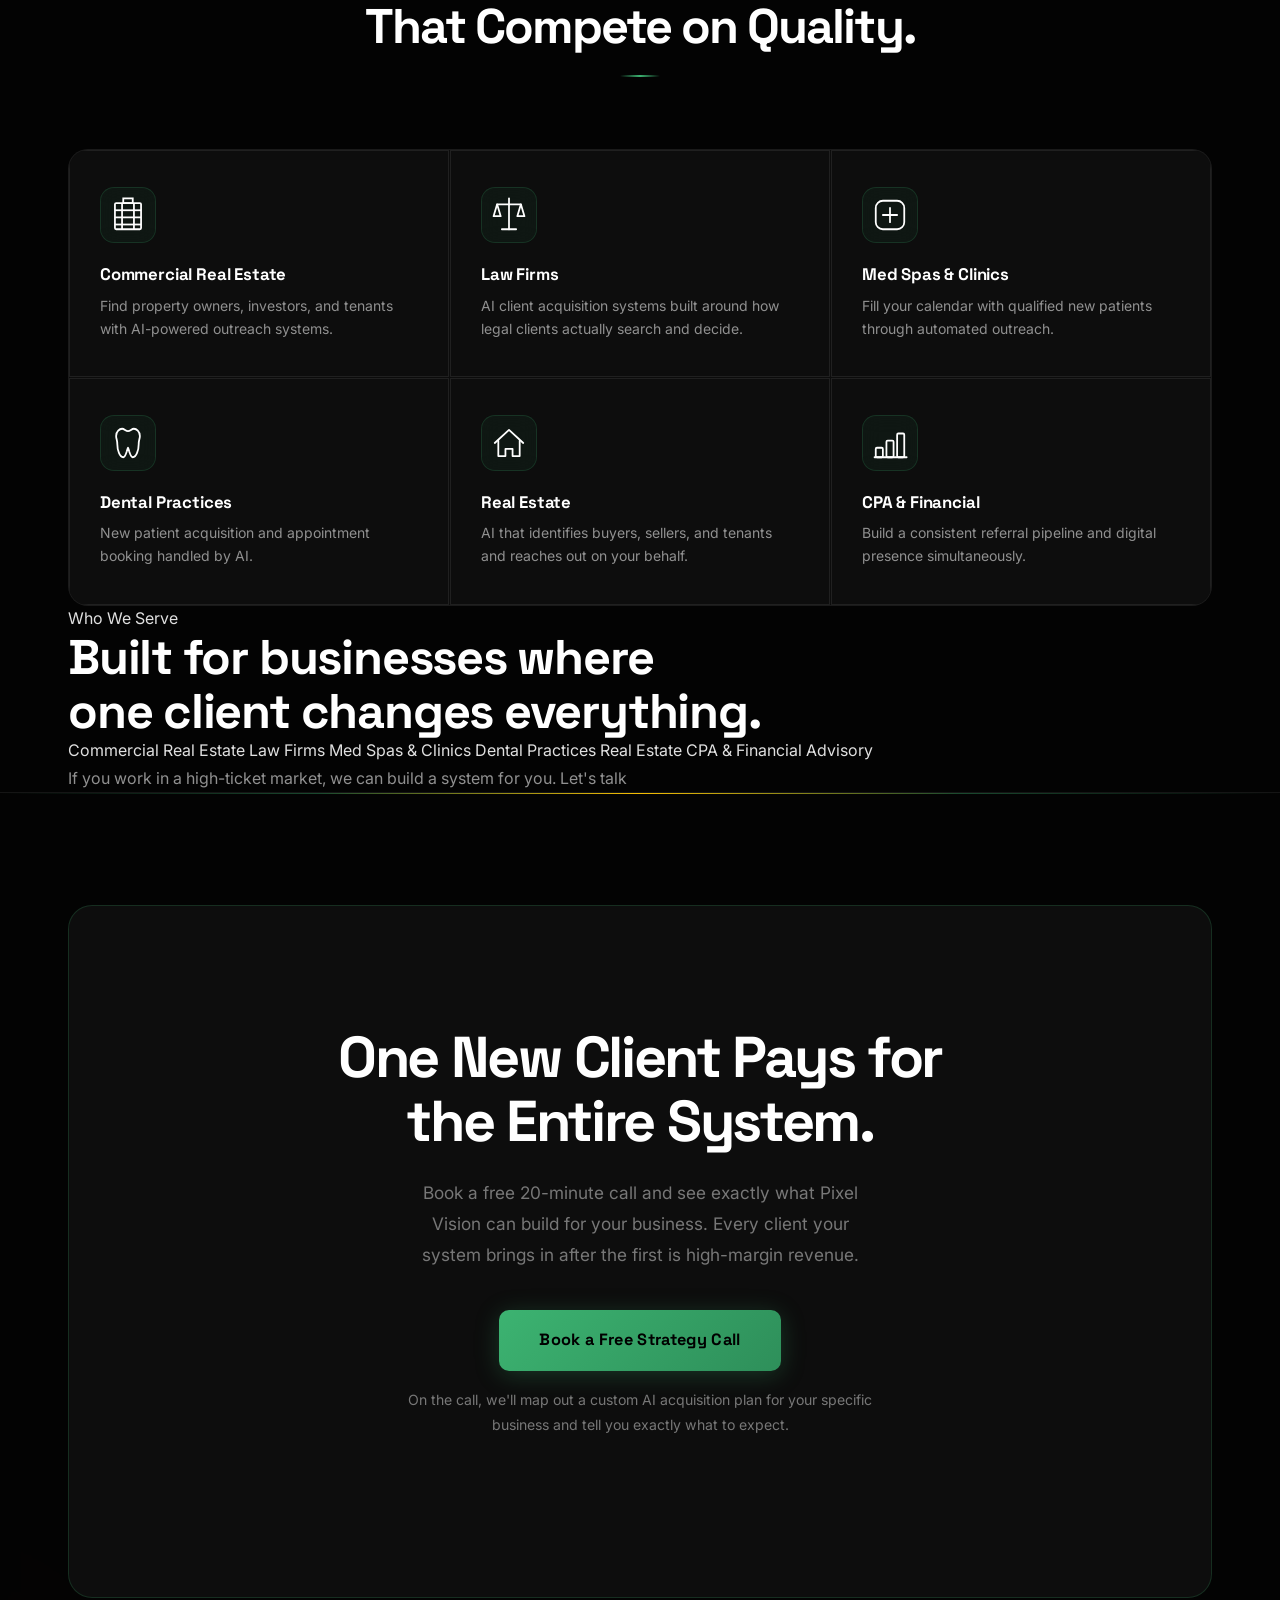
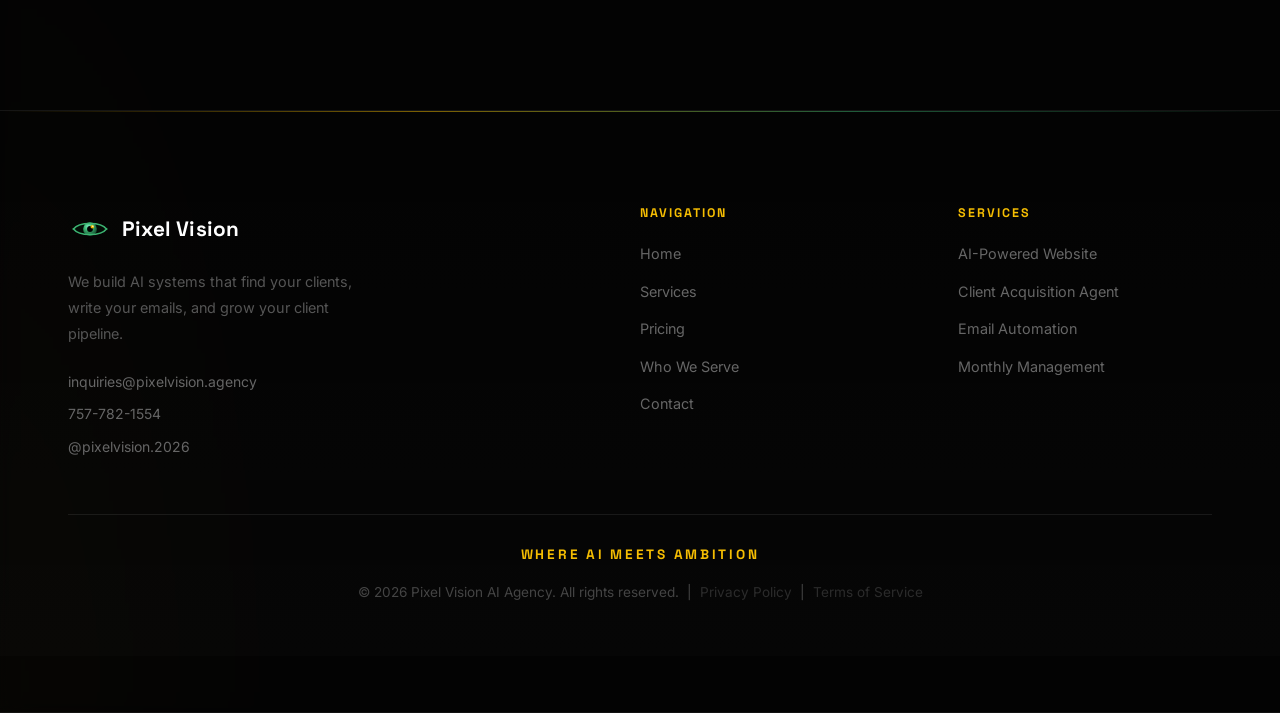
==== commit 7aa5e501: "Remove all emojis from site and chatbot - Strips every emoji from chatbot.js responses and greeting " ====
--- a/index.html
+++ b/index.html
@@ -373,9 +373,9 @@
           </a>
           <p class="footer-tagline">We build AI systems that find your clients, write your emails, and grow your client pipeline.</p>
           <div class="footer-contact-info">
-            <a href="mailto:inquiries@pixelvision.agency"><span class="fci-icon">✉</span>inquiries@pixelvision.agency</a>
-            <a href="tel:7577821554"><span class="fci-icon">☎</span>757-782-1554</a>
-            <a href="https://instagram.com/pixelvision.2026" target="_blank" rel="noopener"><span class="fci-icon">◎</span>@pixelvision.2026</a>
+            <a href="mailto:inquiries@pixelvision.agency">inquiries@pixelvision.agency</a>
+            <a href="tel:7577821554">757-782-1554</a>
+            <a href="https://instagram.com/pixelvision.2026" target="_blank" rel="noopener">@pixelvision.2026</a>
           </div>
           
         </div>
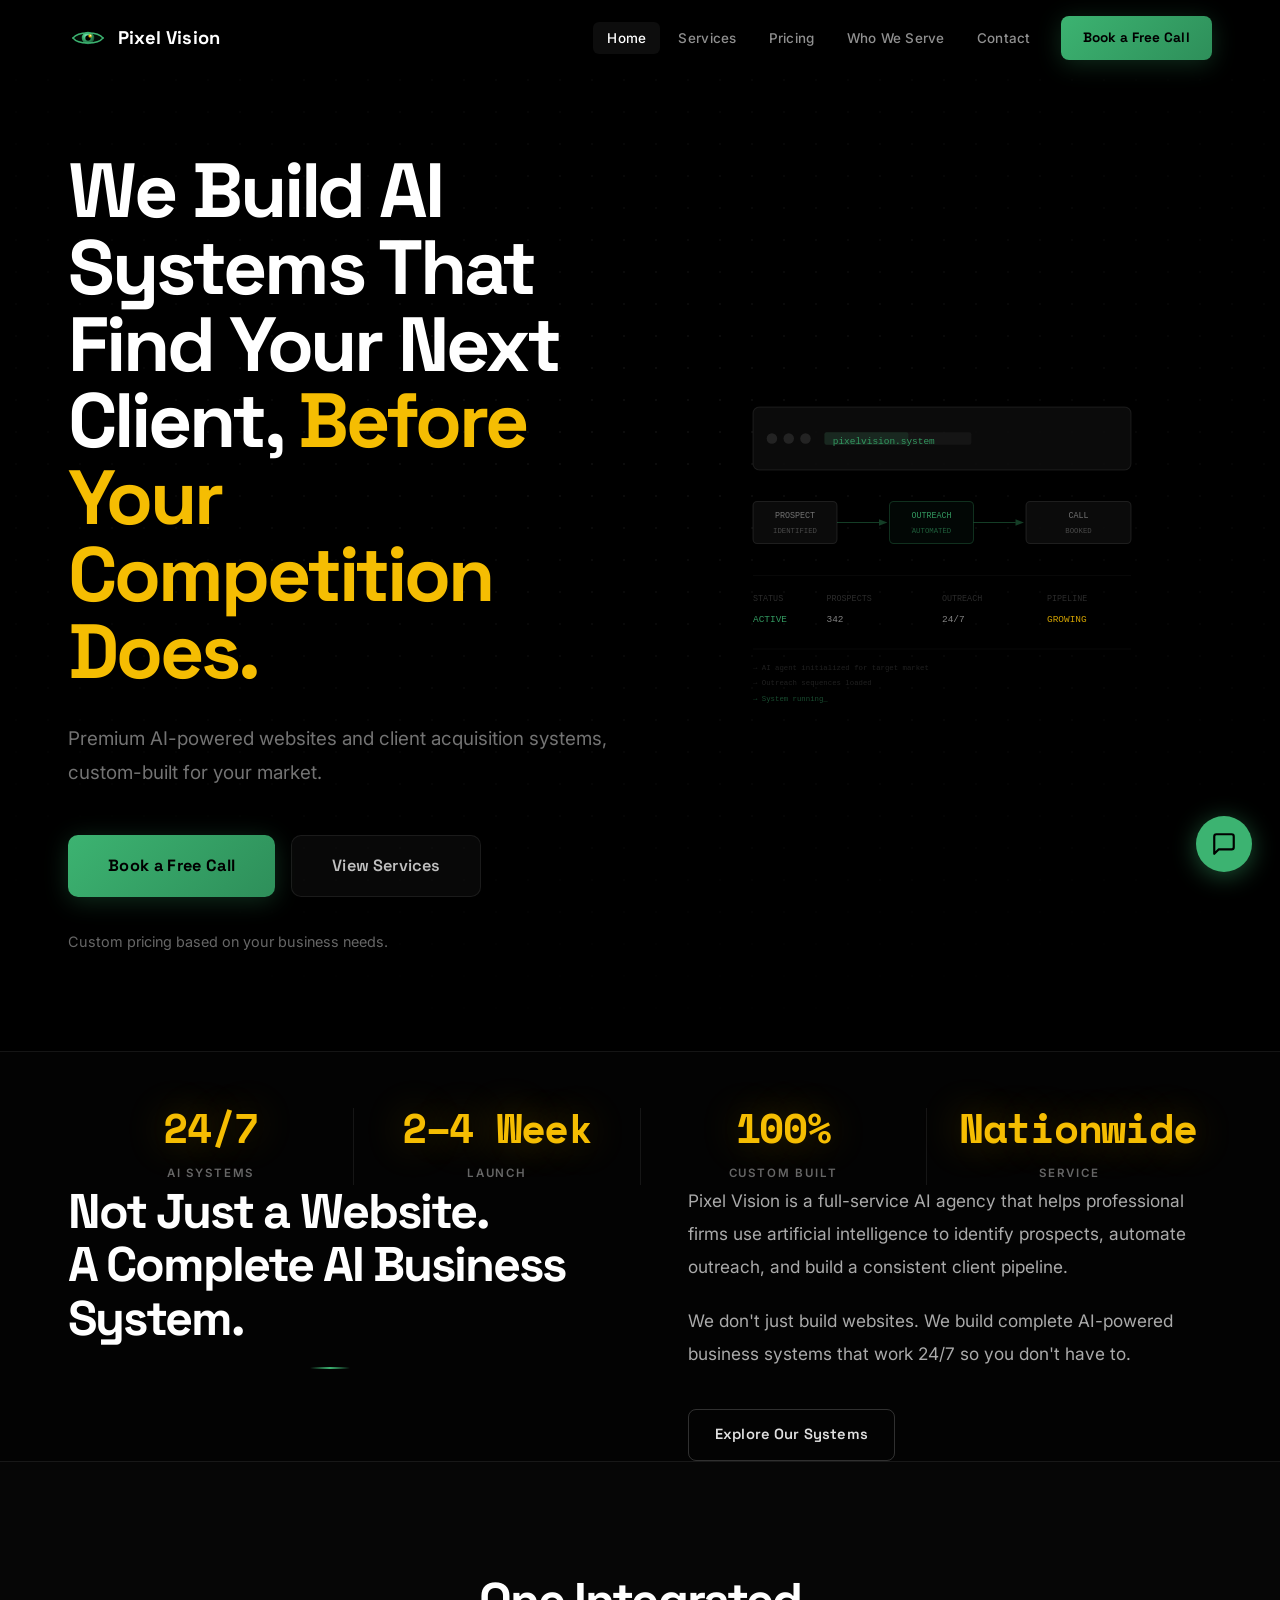
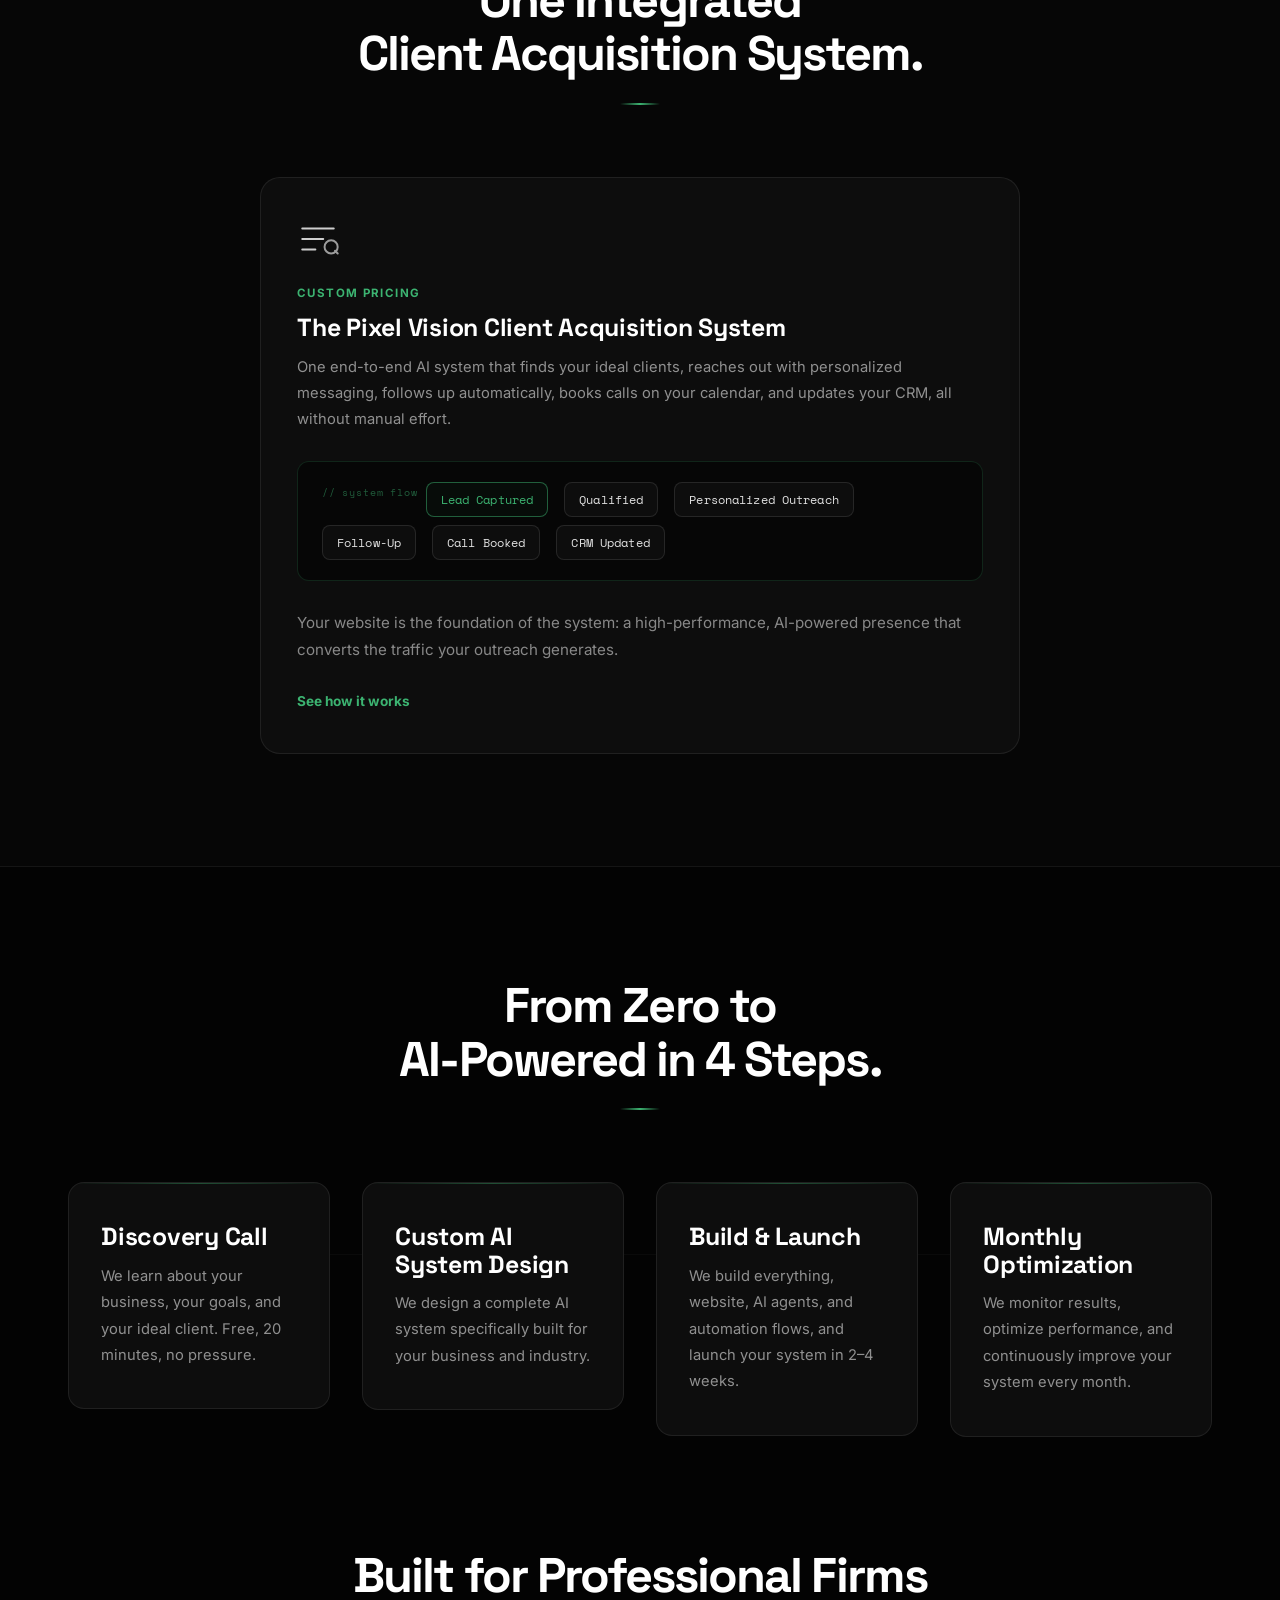
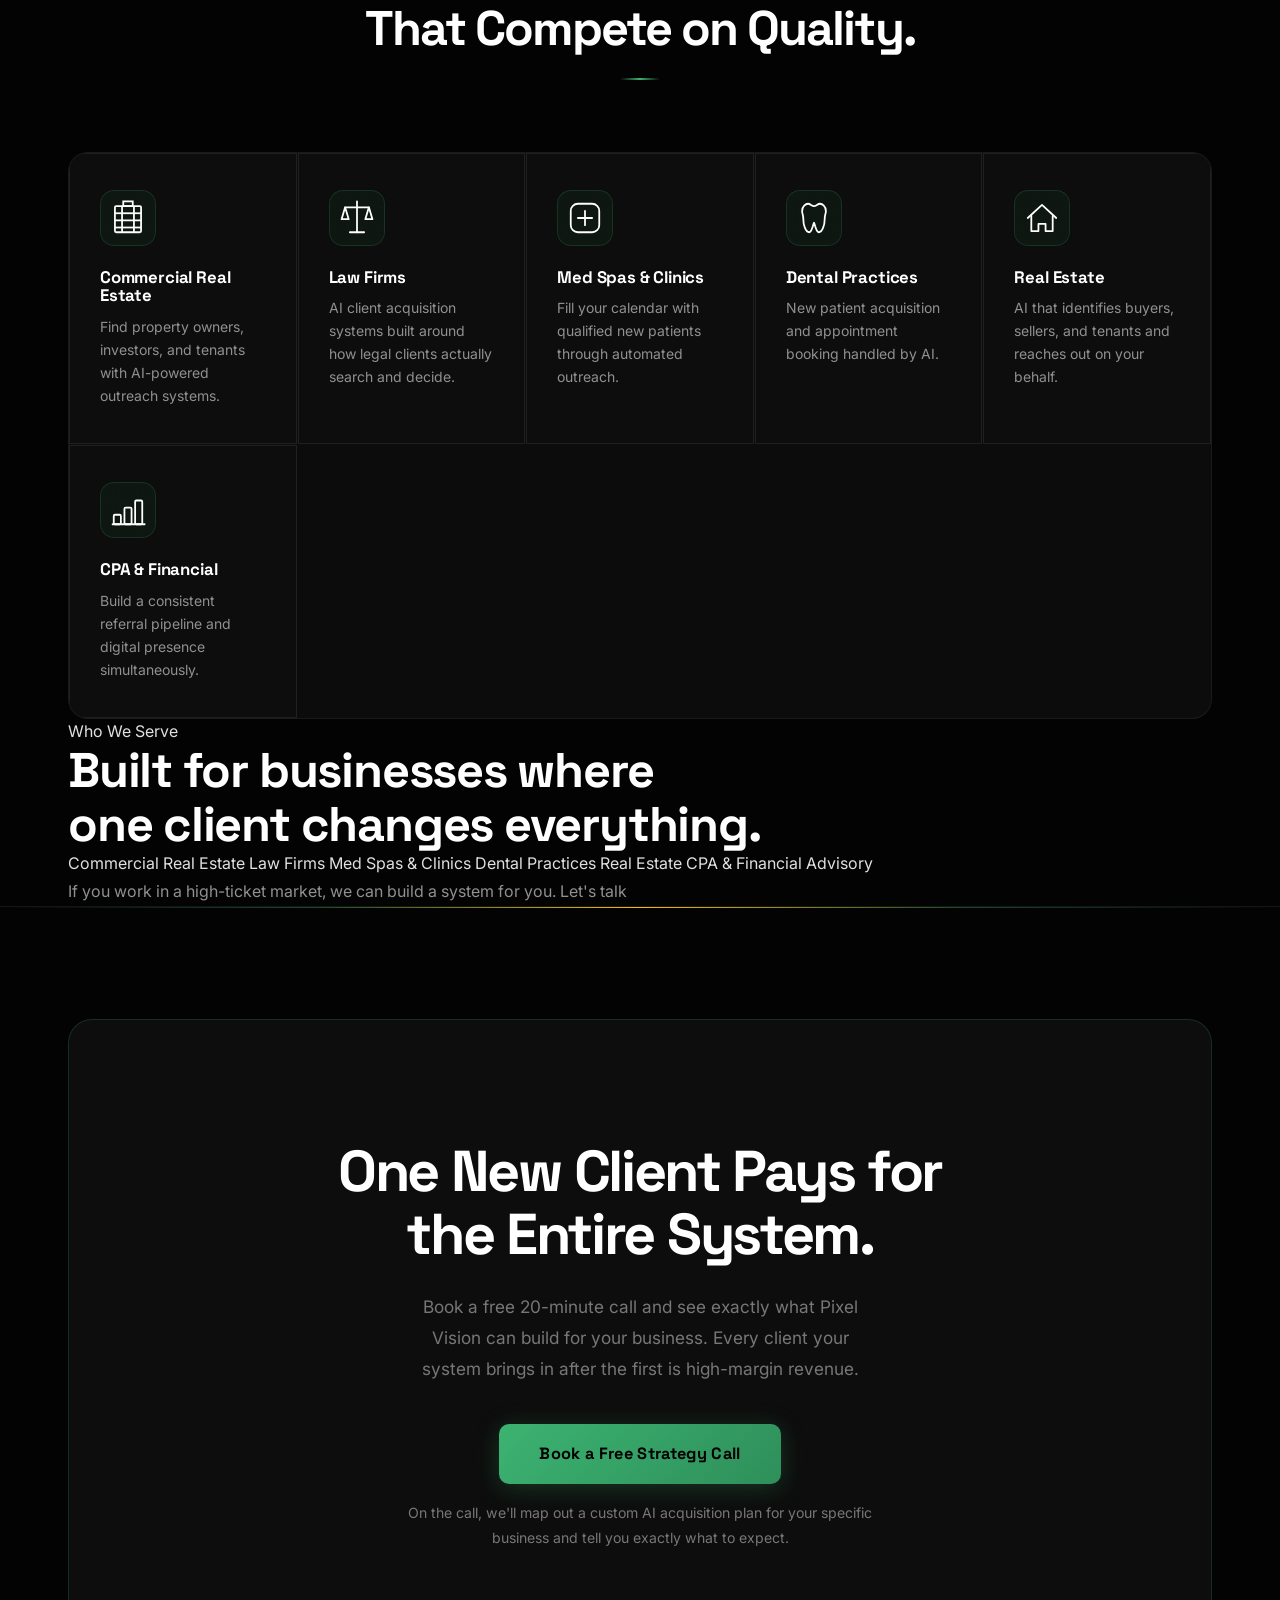
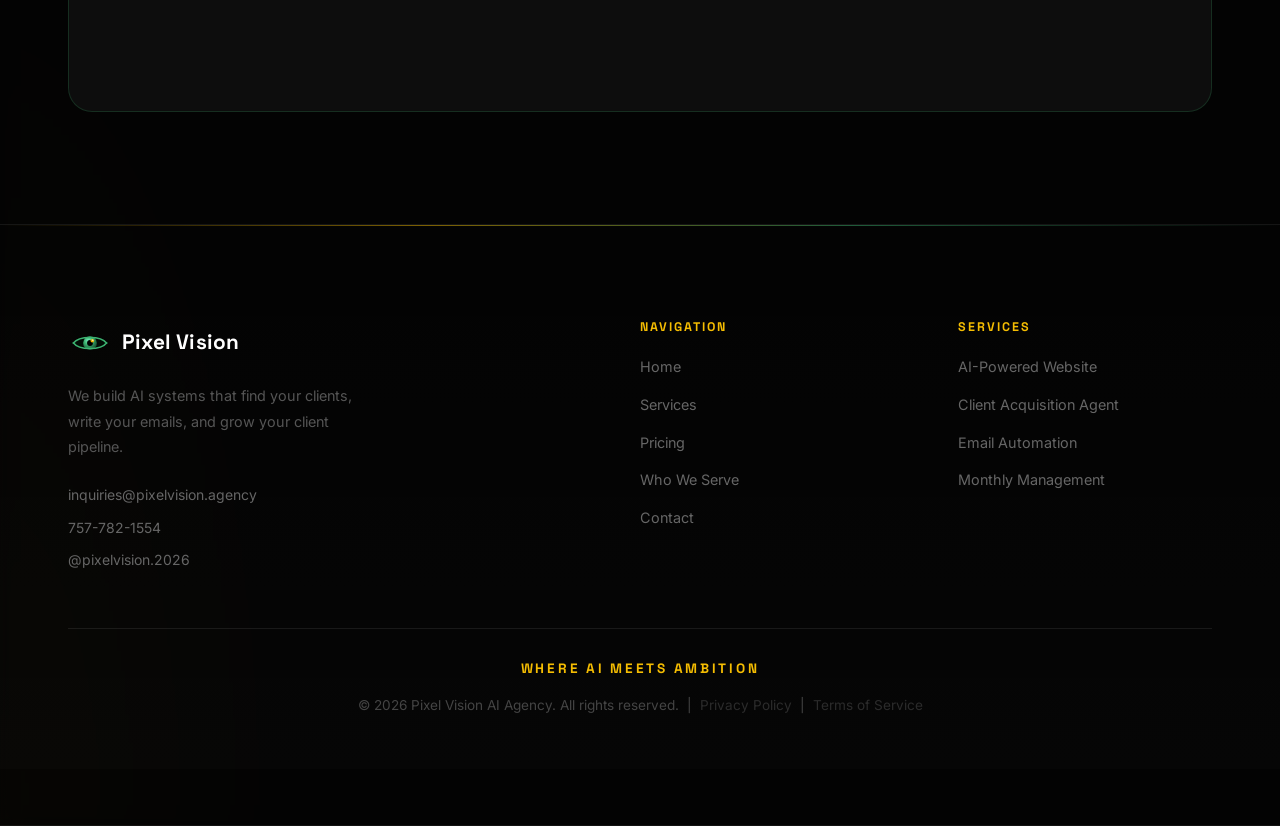
==== commit 30432e13: "Fix mobile layout: stats single-column, niches grid responsive - Stats grid: stack to single column " ====
--- a/index.html
+++ b/index.html
@@ -246,7 +246,7 @@
       <div class="section-header" data-aos="fade-up">
           <h2 class="section-title">Built for Professional Firms<br/>That Compete on Quality.</h2>
       </div>
-      <div class="niches-grid" style="grid-template-columns: repeat(3, 1fr);">
+      <div class="niches-grid">
         <a href="who-we-serve.html#commercial-real-estate" class="niche-card" data-aos="fade-up" data-aos-delay="100">
           <div class="niche-icon"><svg viewBox="0 0 32 32" fill="none"><rect x="5" y="6" width="22" height="22" rx="1" stroke="white" stroke-width="1.5"/><line x1="5" y1="12" x2="27" y2="12" stroke="white" stroke-width="1.5"/><line x1="5" y1="18" x2="27" y2="18" stroke="white" stroke-width="1.5"/><line x1="5" y1="24" x2="27" y2="24" stroke="white" stroke-width="1.5"/><line x1="11" y1="6" x2="11" y2="28" stroke="white" stroke-width="1.5"/><line x1="21" y1="6" x2="21" y2="28" stroke="white" stroke-width="1.5"/><rect x="12" y="2" width="8" height="4" stroke="white" stroke-width="1.5"/></svg></div>
           <h3>Commercial Real Estate</h3>
--- a/styles.css
+++ b/styles.css
@@ -728,7 +728,9 @@
   .container      { padding: 0 18px; }
   .stats-grid     { gap: 0; }
   .stat-divider   { display: none; }
-  .stat-item      { min-width: 50%; border-bottom: 1px solid var(--border); }
+  .stat-item      { min-width: 100% !important; width: 100%; border-bottom: 1px solid var(--border); padding: 20px 0 !important; }
+  .stat-number    { font-size: 2.2rem !important; }
+  .stat-label     { font-size: 0.72rem; }
   .pricing-grid   { grid-template-columns: 1fr; }
 }
 
@@ -1397,8 +1399,8 @@
 
 /* Fix stat number letter-spacing — Space Mono distorts at negative tracking */
 .stat-number {
-  letter-spacing: 0.01em !important;
-  font-size: clamp(1.9rem, 3vw, 2.4rem) !important;
+  letter-spacing: 0.01em;
+  font-size: clamp(1.9rem, 3vw, 2.4rem);
 }
 
 /* Services grid single-card fix — no side chrome */
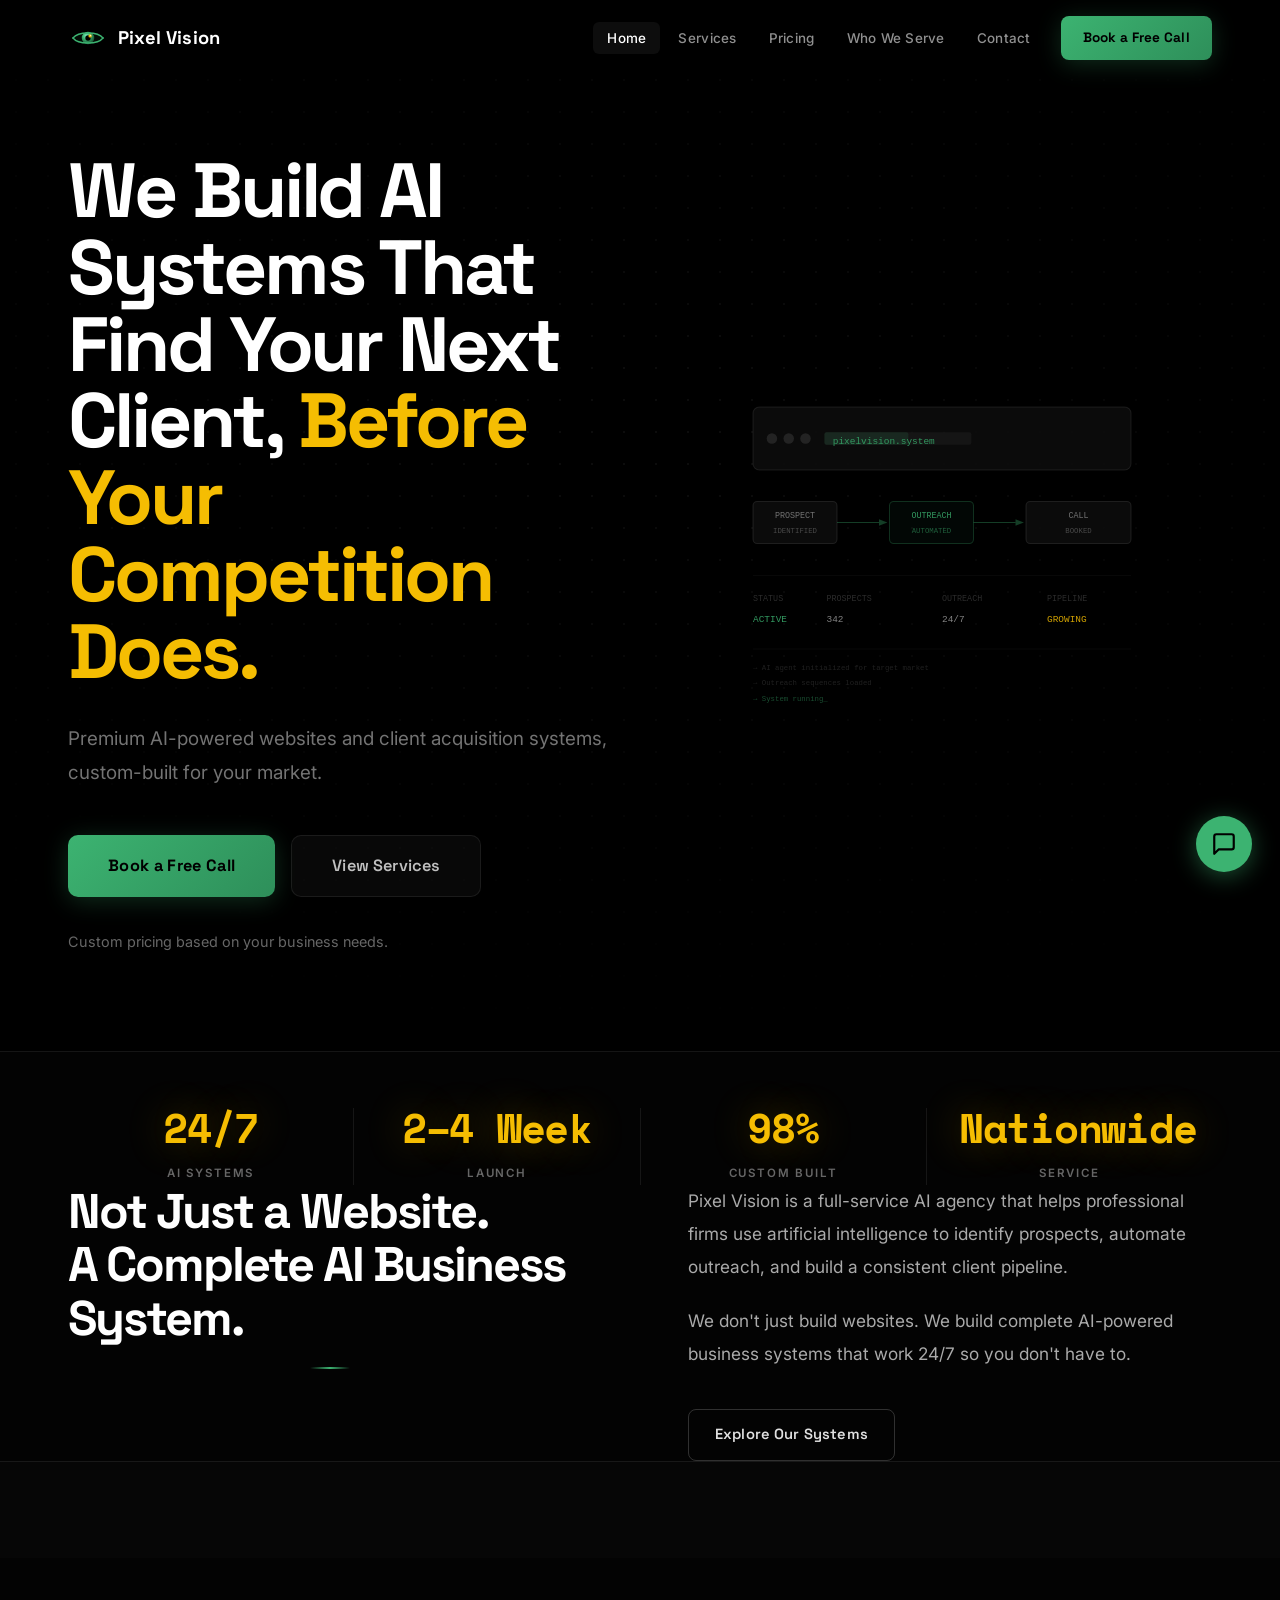
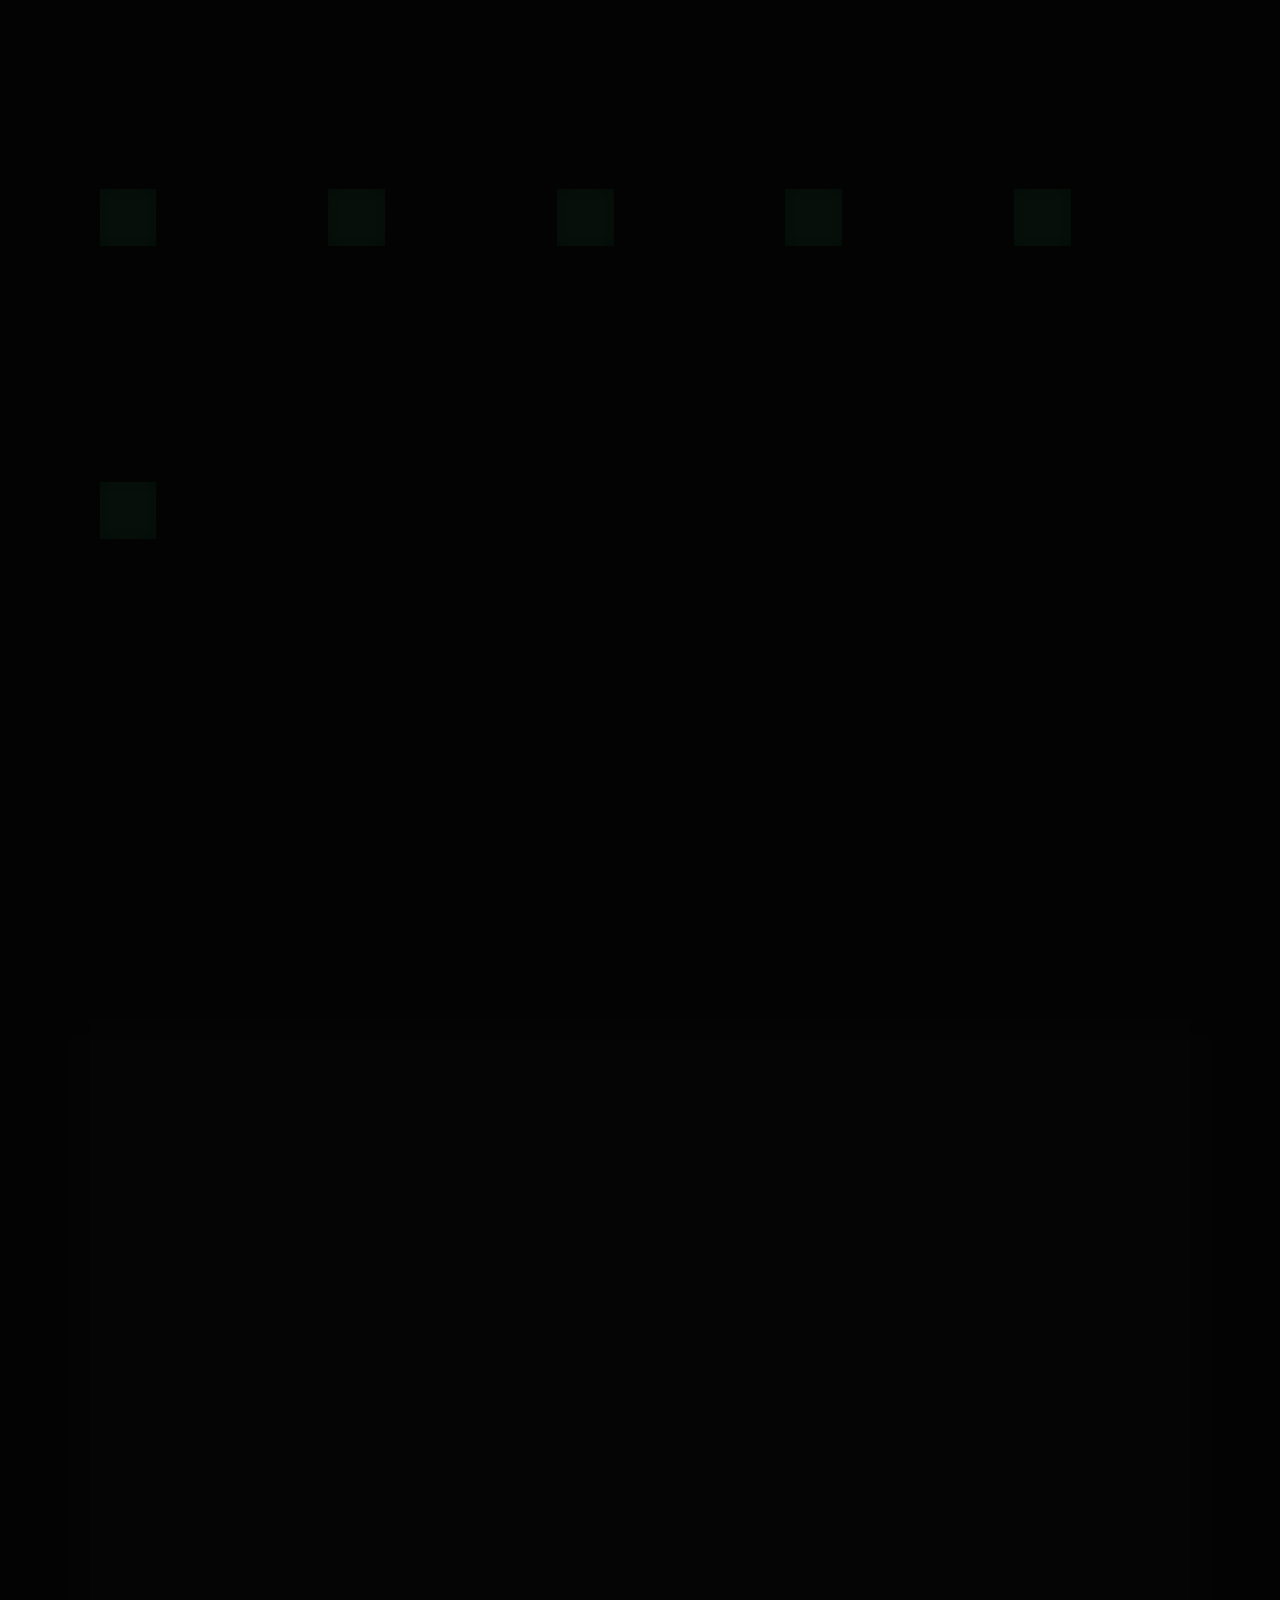
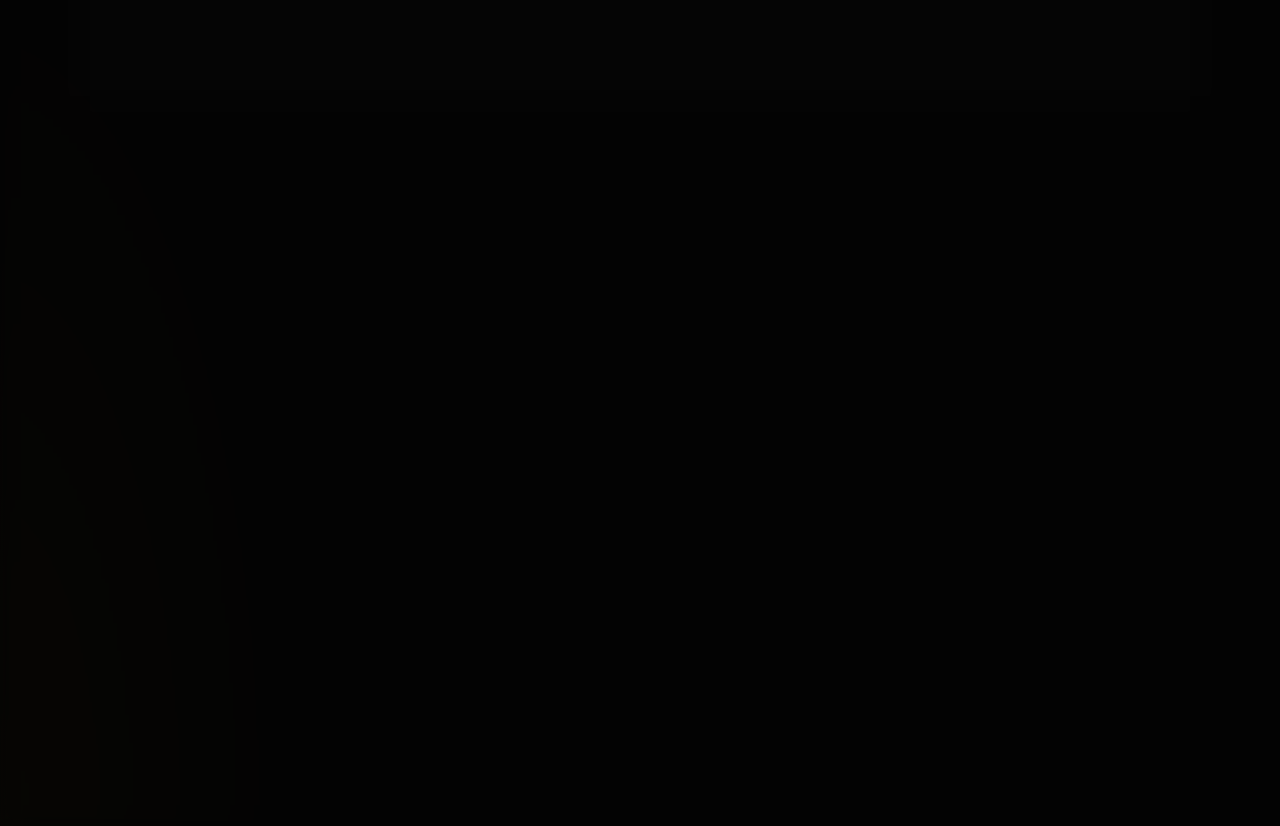
==== commit 14fcb5e6: "Update Instagram handle to @pixelvision.agency2026 Co-Authored-By: Claude Sonnet 4.6 <noreply@anthro" ====
--- a/index.html
+++ b/index.html
@@ -375,7 +375,7 @@
           <div class="footer-contact-info">
             <a href="mailto:inquiries@pixelvision.agency">inquiries@pixelvision.agency</a>
             <a href="tel:7577821554">757-782-1554</a>
-            <a href="https://instagram.com/pixelvision.2026" target="_blank" rel="noopener">@pixelvision.2026</a>
+            <a href="https://instagram.com/pixelvision.agency2026" target="_blank" rel="noopener">@pixelvision.agency2026</a>
           </div>
           
         </div>
--- a/styles.css
+++ b/styles.css
@@ -726,12 +726,18 @@
   h2              { font-size: 1.6rem !important; }
   .section        { padding: 60px 0 !important; }
   .container      { padding: 0 18px; }
-  .stats-grid     { gap: 0; }
+  .stats-grid     { display: grid !important; grid-template-columns: 1fr 1fr; gap: 0; }
   .stat-divider   { display: none; }
-  .stat-item      { min-width: 100% !important; width: 100%; border-bottom: 1px solid var(--border); padding: 20px 0 !important; }
-  .stat-number    { font-size: 2.2rem !important; }
-  .stat-label     { font-size: 0.72rem; }
+  .stat-item      { min-width: unset !important; width: auto; border-bottom: 1px solid var(--border); border-right: 1px solid var(--border); padding: 22px 16px !important; text-align: center; }
+  .stat-item:nth-child(even) { border-right: none; }
+  .stat-number    { font-size: 1.2rem !important; }
+  .stat-label     { font-size: 0.65rem; }
   .pricing-grid   { grid-template-columns: 1fr; }
+  .niches-grid    { grid-template-columns: 1fr 1fr !important; }
+  .niche-card     { padding: 24px 18px; }
+  .niche-icon     { font-size: 1.5rem; margin-bottom: 12px; }
+  .niche-card h3  { font-size: 0.88rem; margin-bottom: 6px; }
+  .niche-card p   { font-size: 0.78rem; line-height: 1.55; }
 }
 
 /* ── CHATBOT ─────────────────────────────────────── */
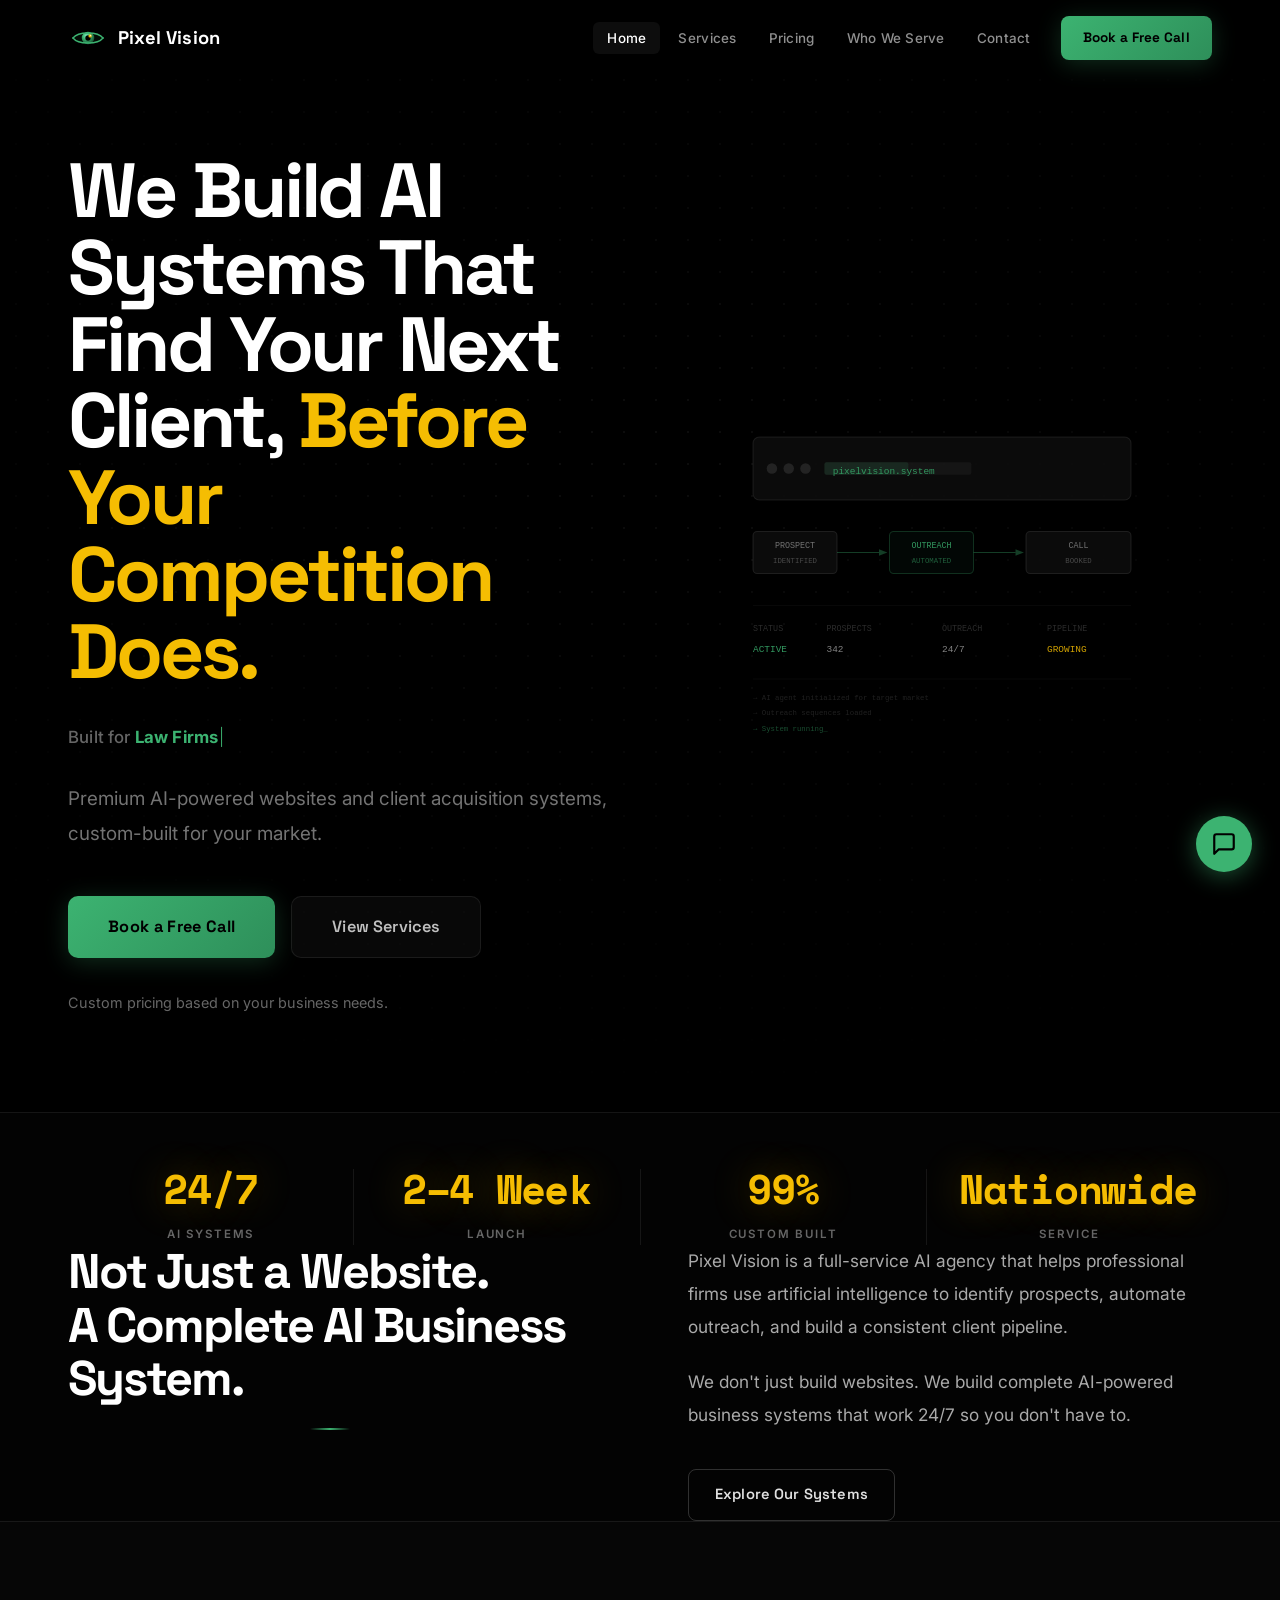
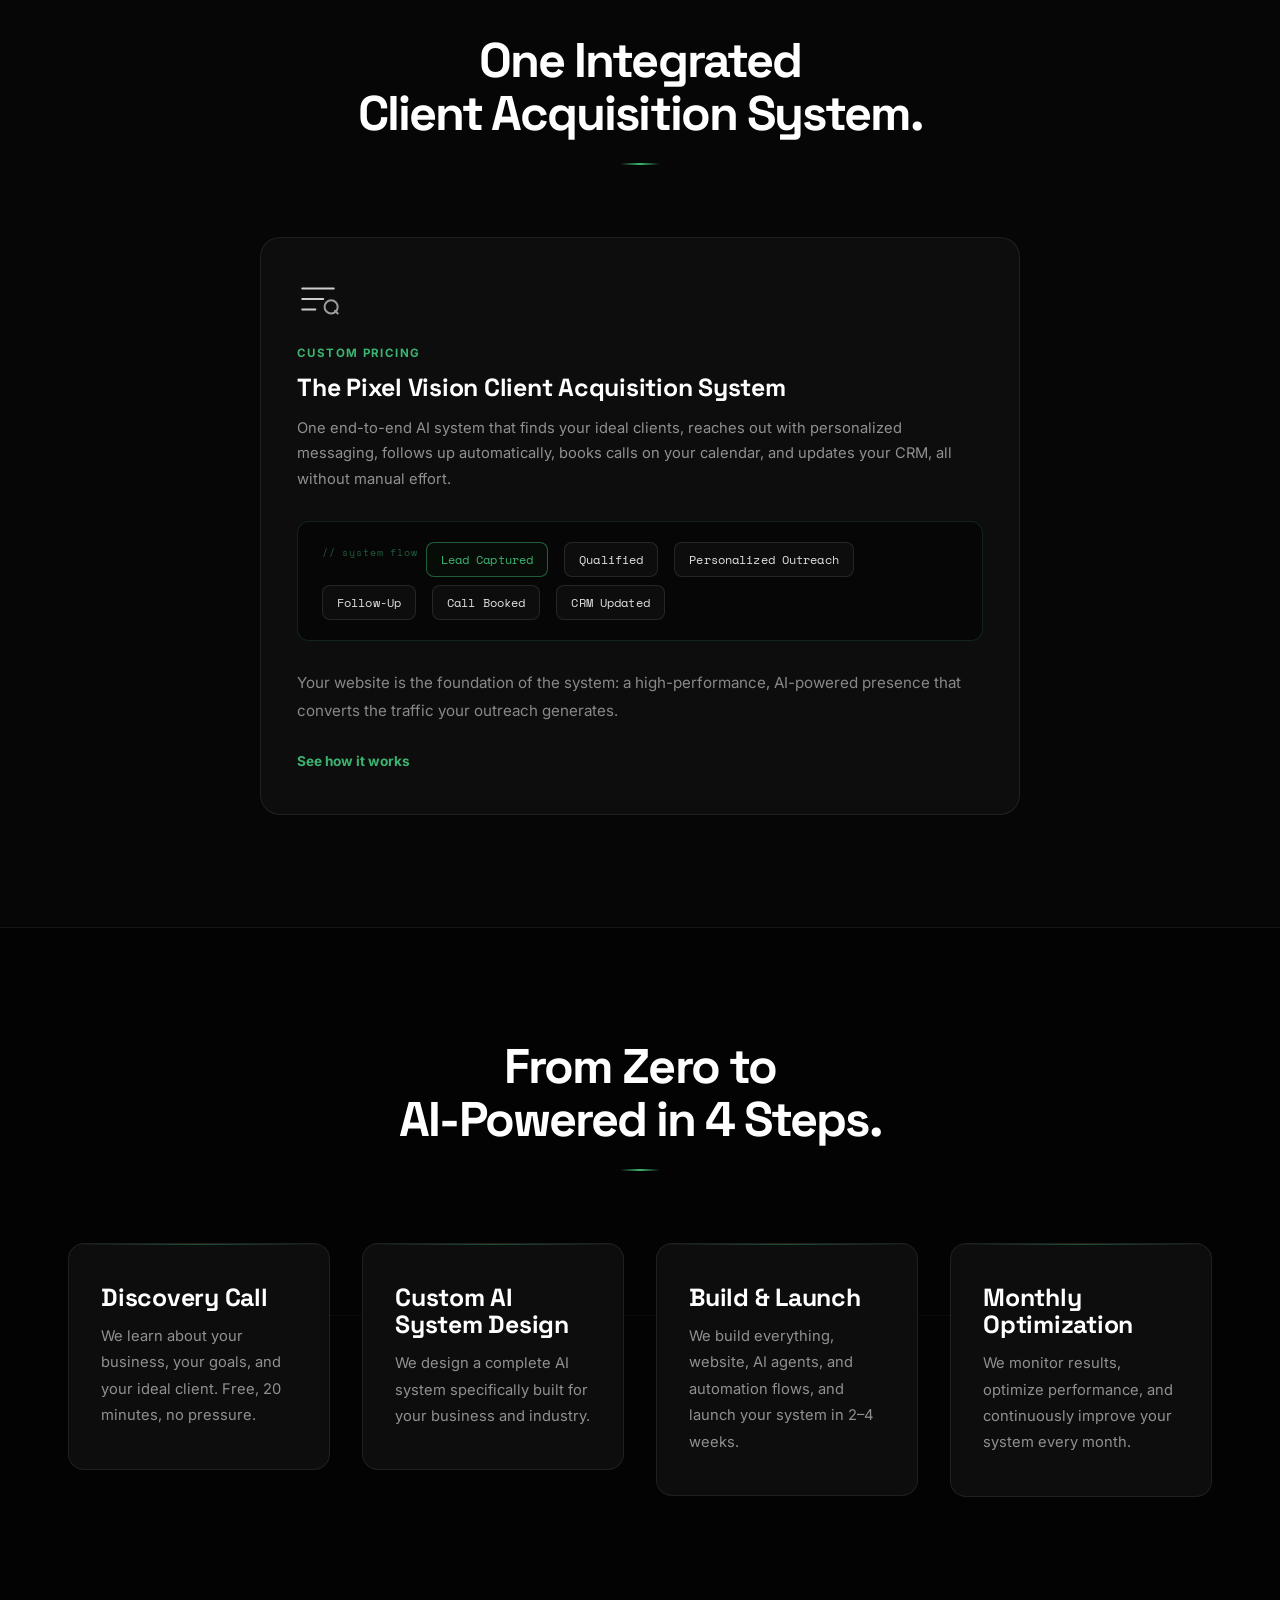
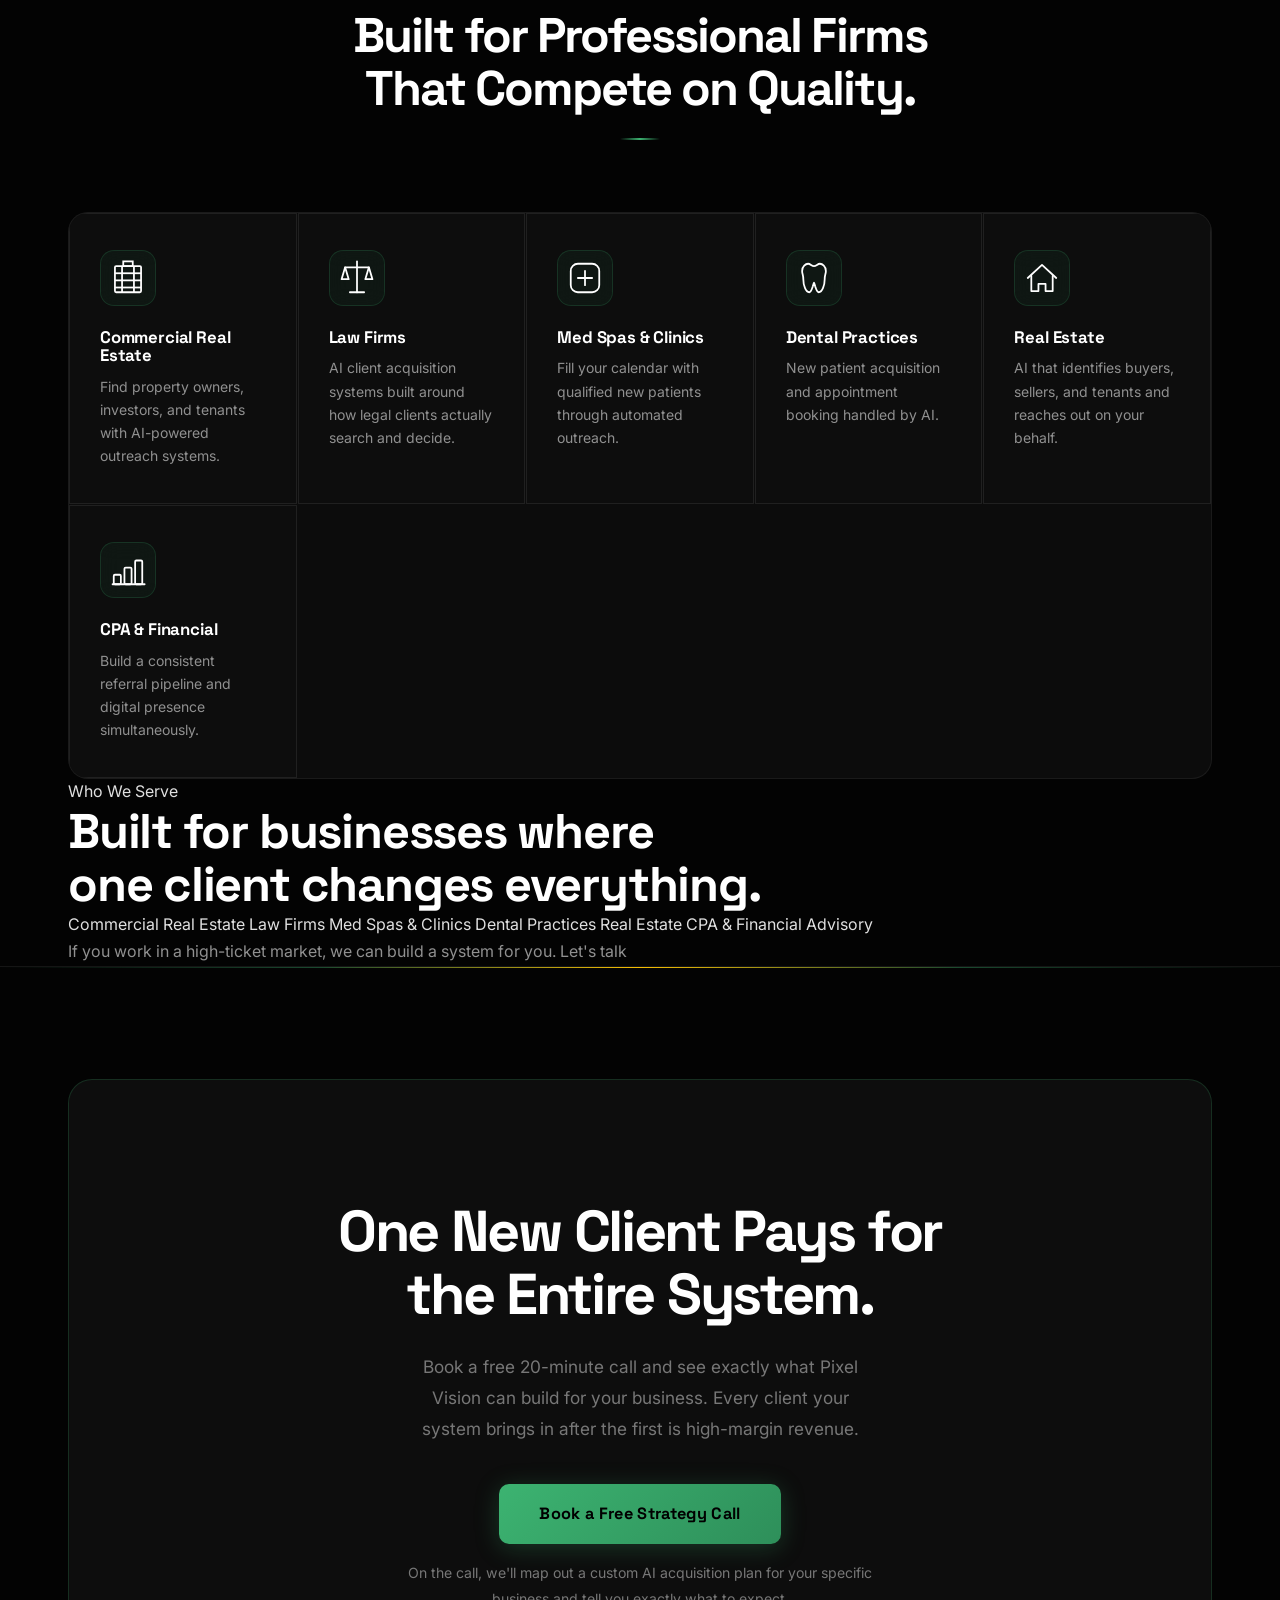
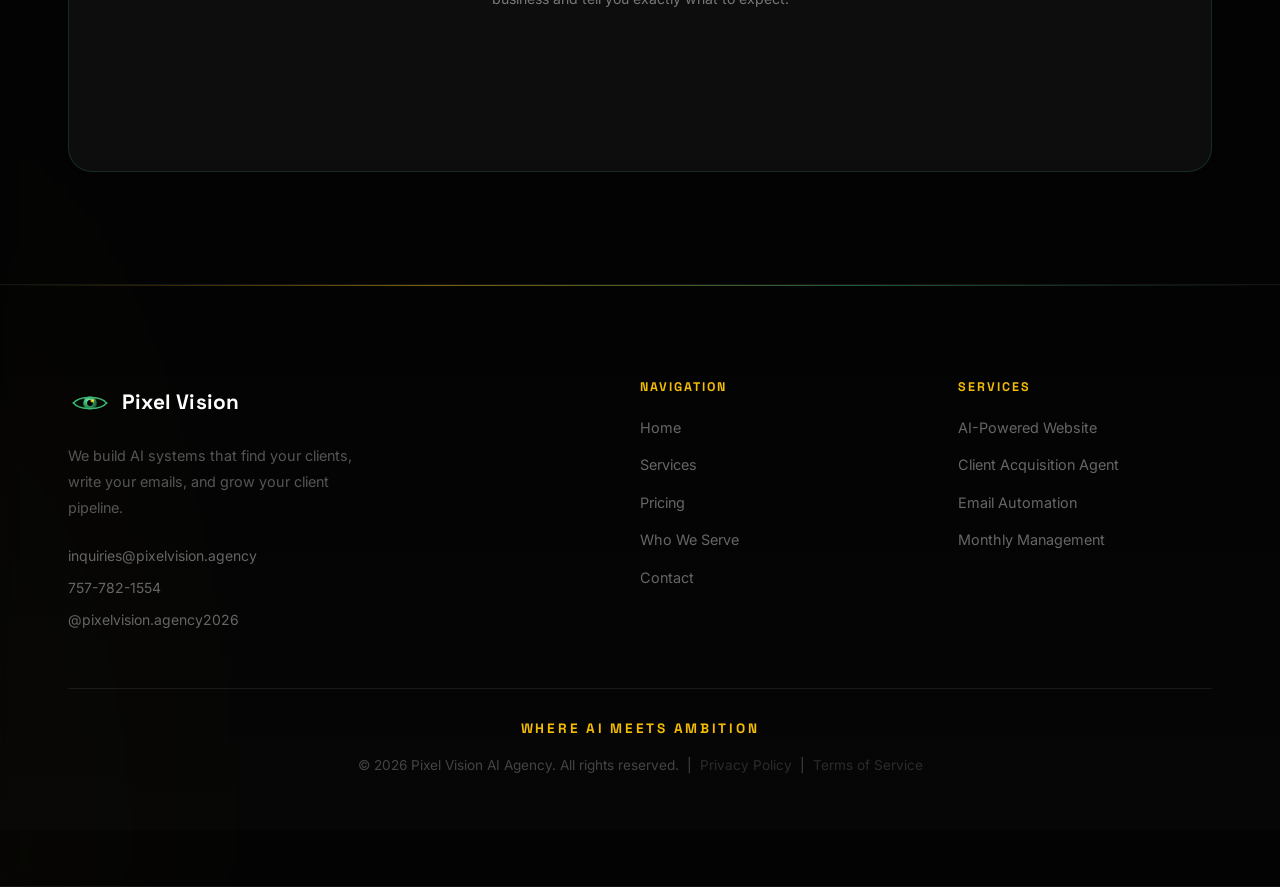
==== commit edc62c10: "Restore typewriter animation in hero — cycles through niche industries Co-Authored-By: Claude Sonnet" ====
--- a/index.html
+++ b/index.html
@@ -87,6 +87,9 @@
           AI-Powered Client Acquisition for <span class="gradient-text">America's Most Ambitious Firms.</span>
         </h1>
         -->
+        <p class="hero-rotating animate-fade-up delay-2">
+          Built for <span class="rotating-word" id="hero-rotating-word">Law Firms</span><span class="rotating-cursor">|</span>
+        </p>
         <p class="hero-sub animate-fade-up delay-3">
           Premium AI-powered websites and client acquisition systems, custom-built for your market.
         </p>
@@ -408,5 +411,26 @@
 
   <script src="main.js"></script>
   <script src="chatbot.js"></script>
+  <script>
+  (function() {
+    const words = ['Law Firms', 'Med Spas', 'Real Estate', 'Dental Practices', 'CPA Firms', 'Commercial RE'];
+    const el = document.getElementById('hero-rotating-word');
+    if (!el) return;
+    let wordIdx = 0, charIdx = 0, deleting = false;
+    function tick() {
+      const target = words[wordIdx];
+      if (!deleting) {
+        el.textContent = target.slice(0, ++charIdx);
+        if (charIdx === target.length) { deleting = true; return setTimeout(tick, 1800); }
+        setTimeout(tick, 80);
+      } else {
+        el.textContent = target.slice(0, --charIdx);
+        if (charIdx === 0) { deleting = false; wordIdx = (wordIdx + 1) % words.length; return setTimeout(tick, 300); }
+        setTimeout(tick, 45);
+      }
+    }
+    setTimeout(tick, 1000);
+  })();
+  </script>
 </body>
 </html>
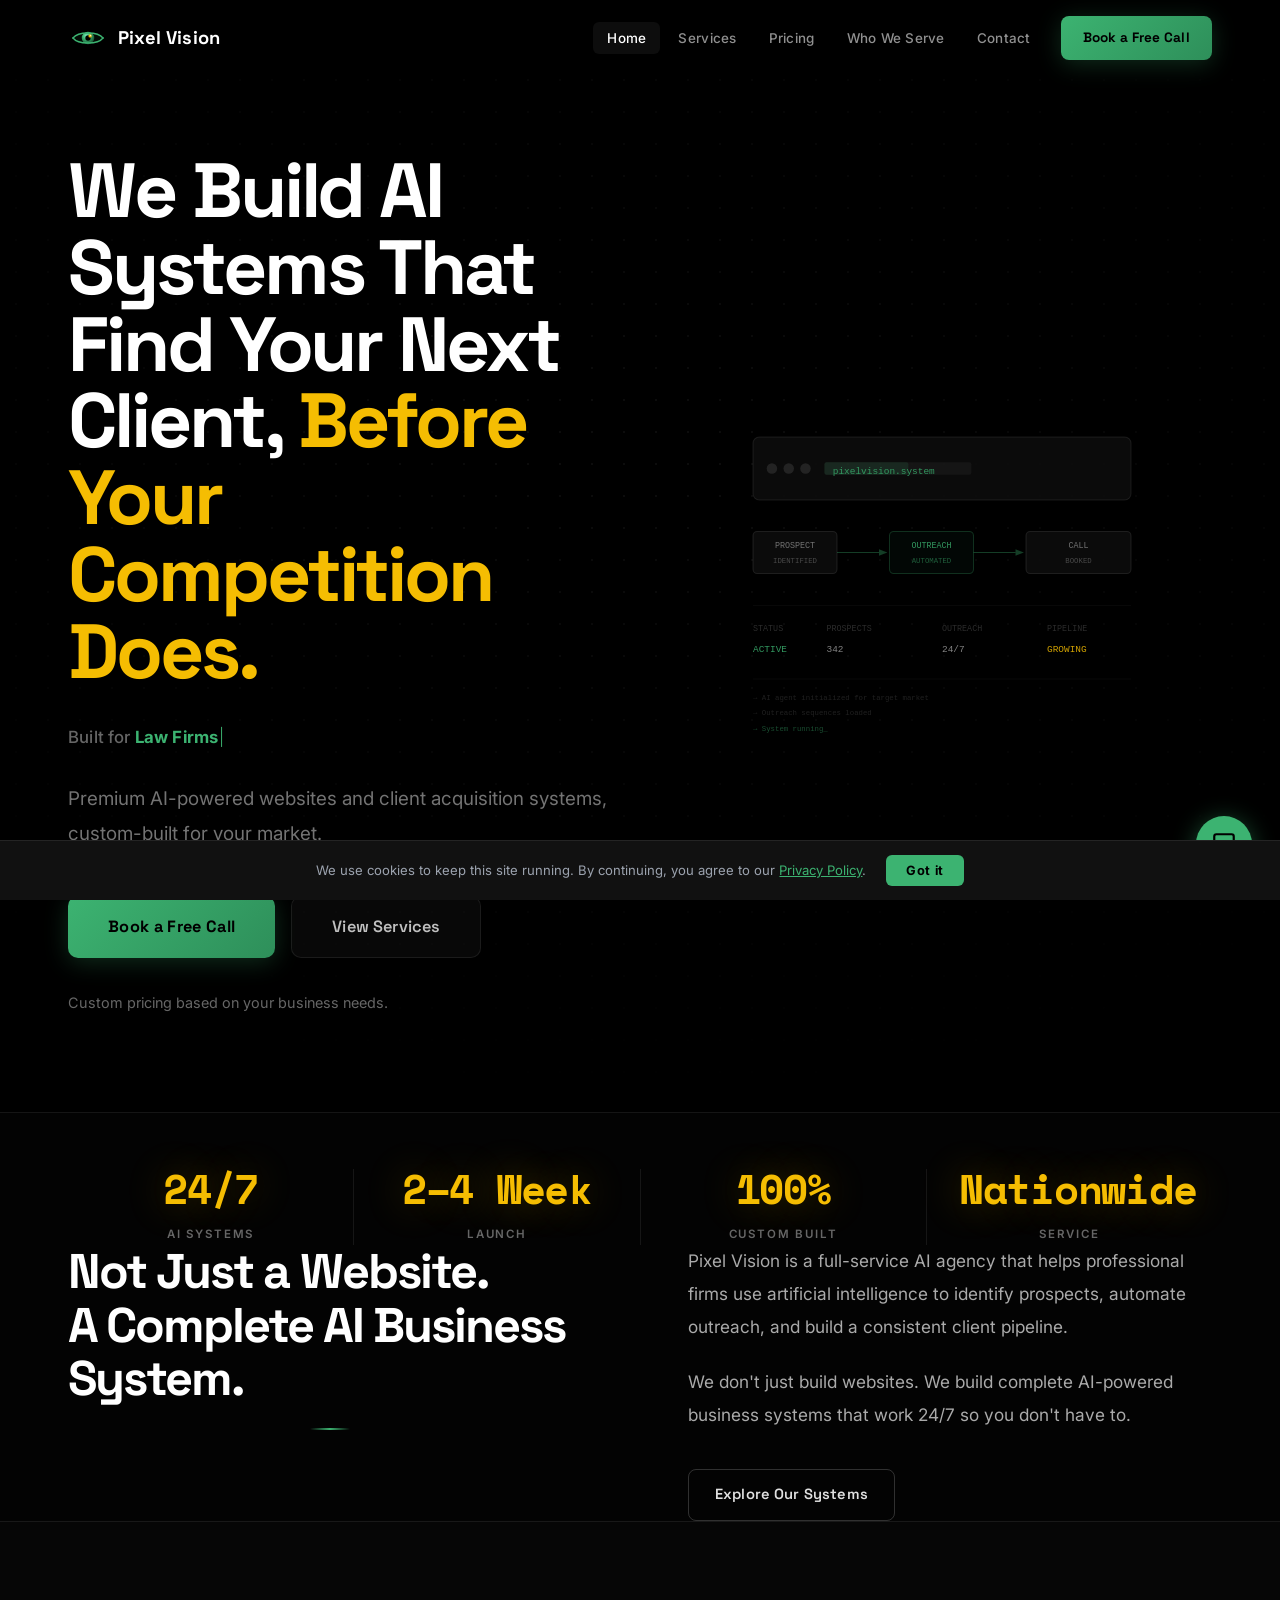
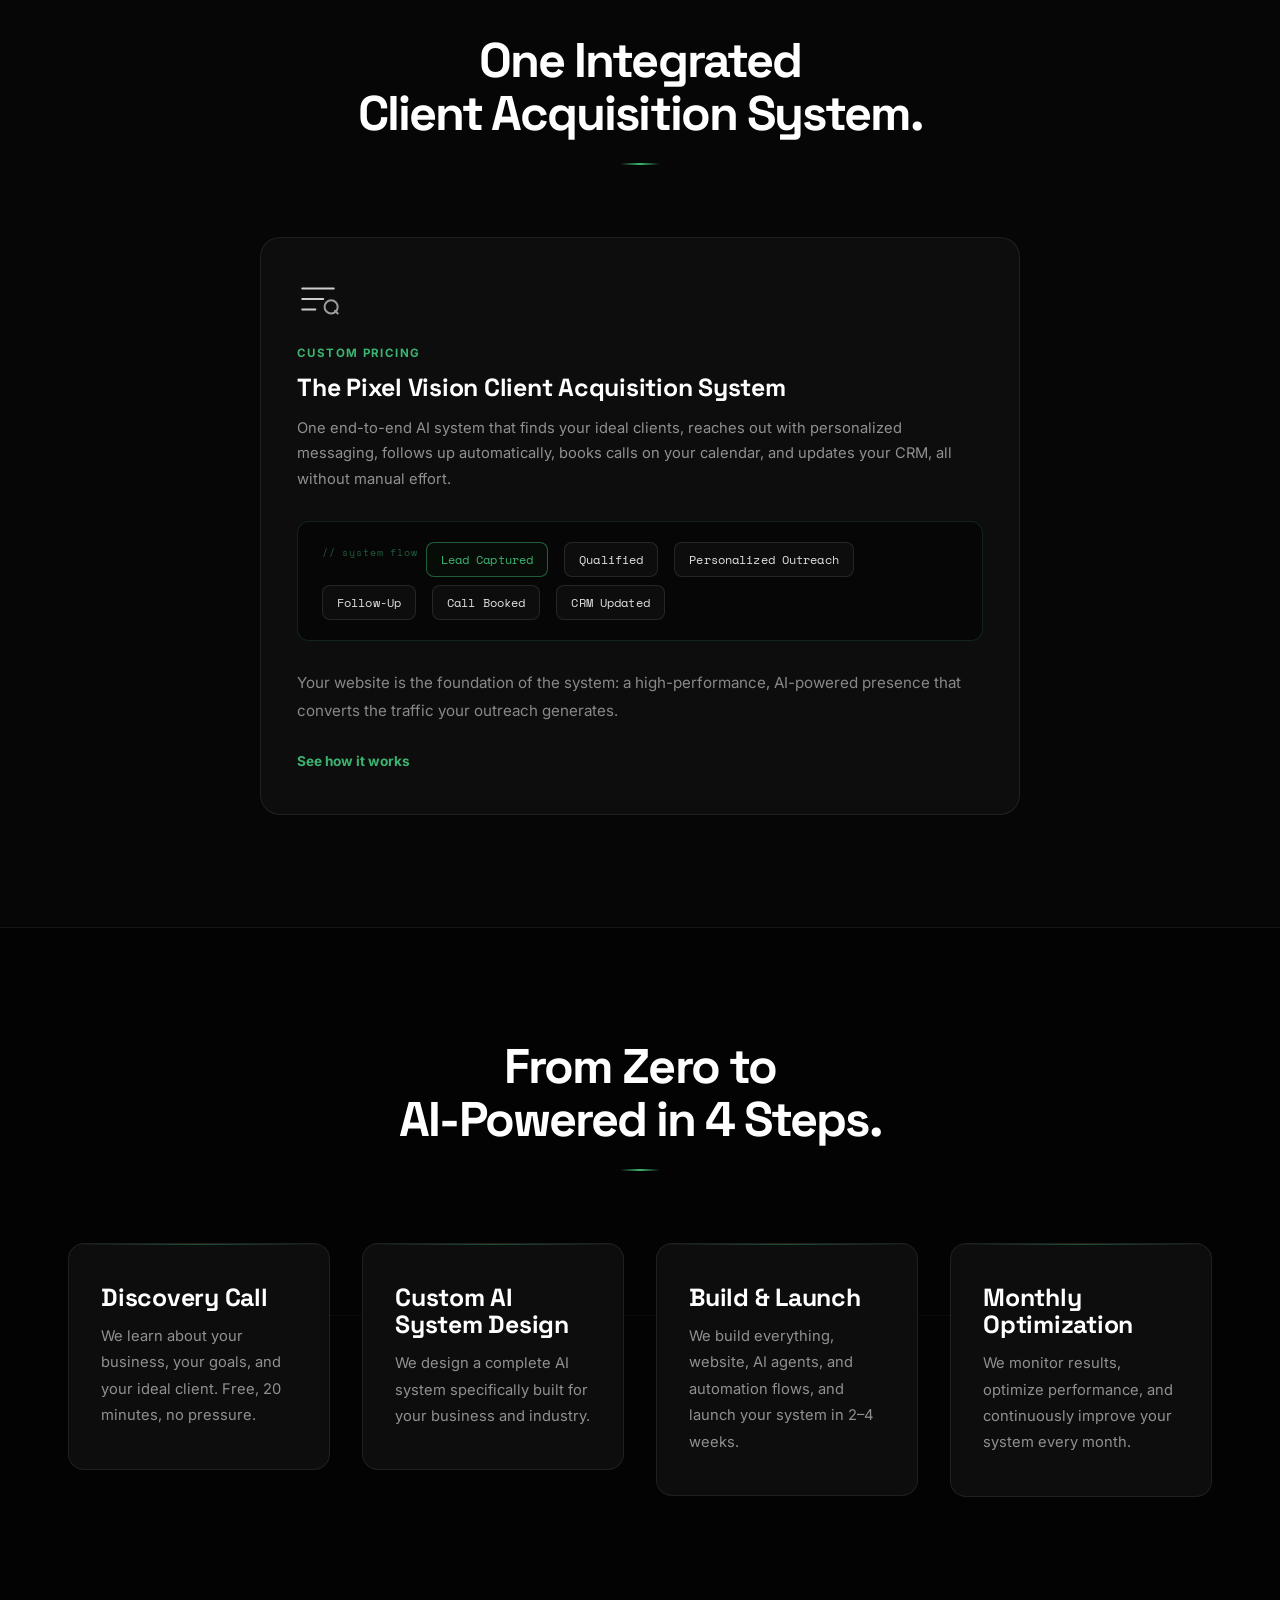
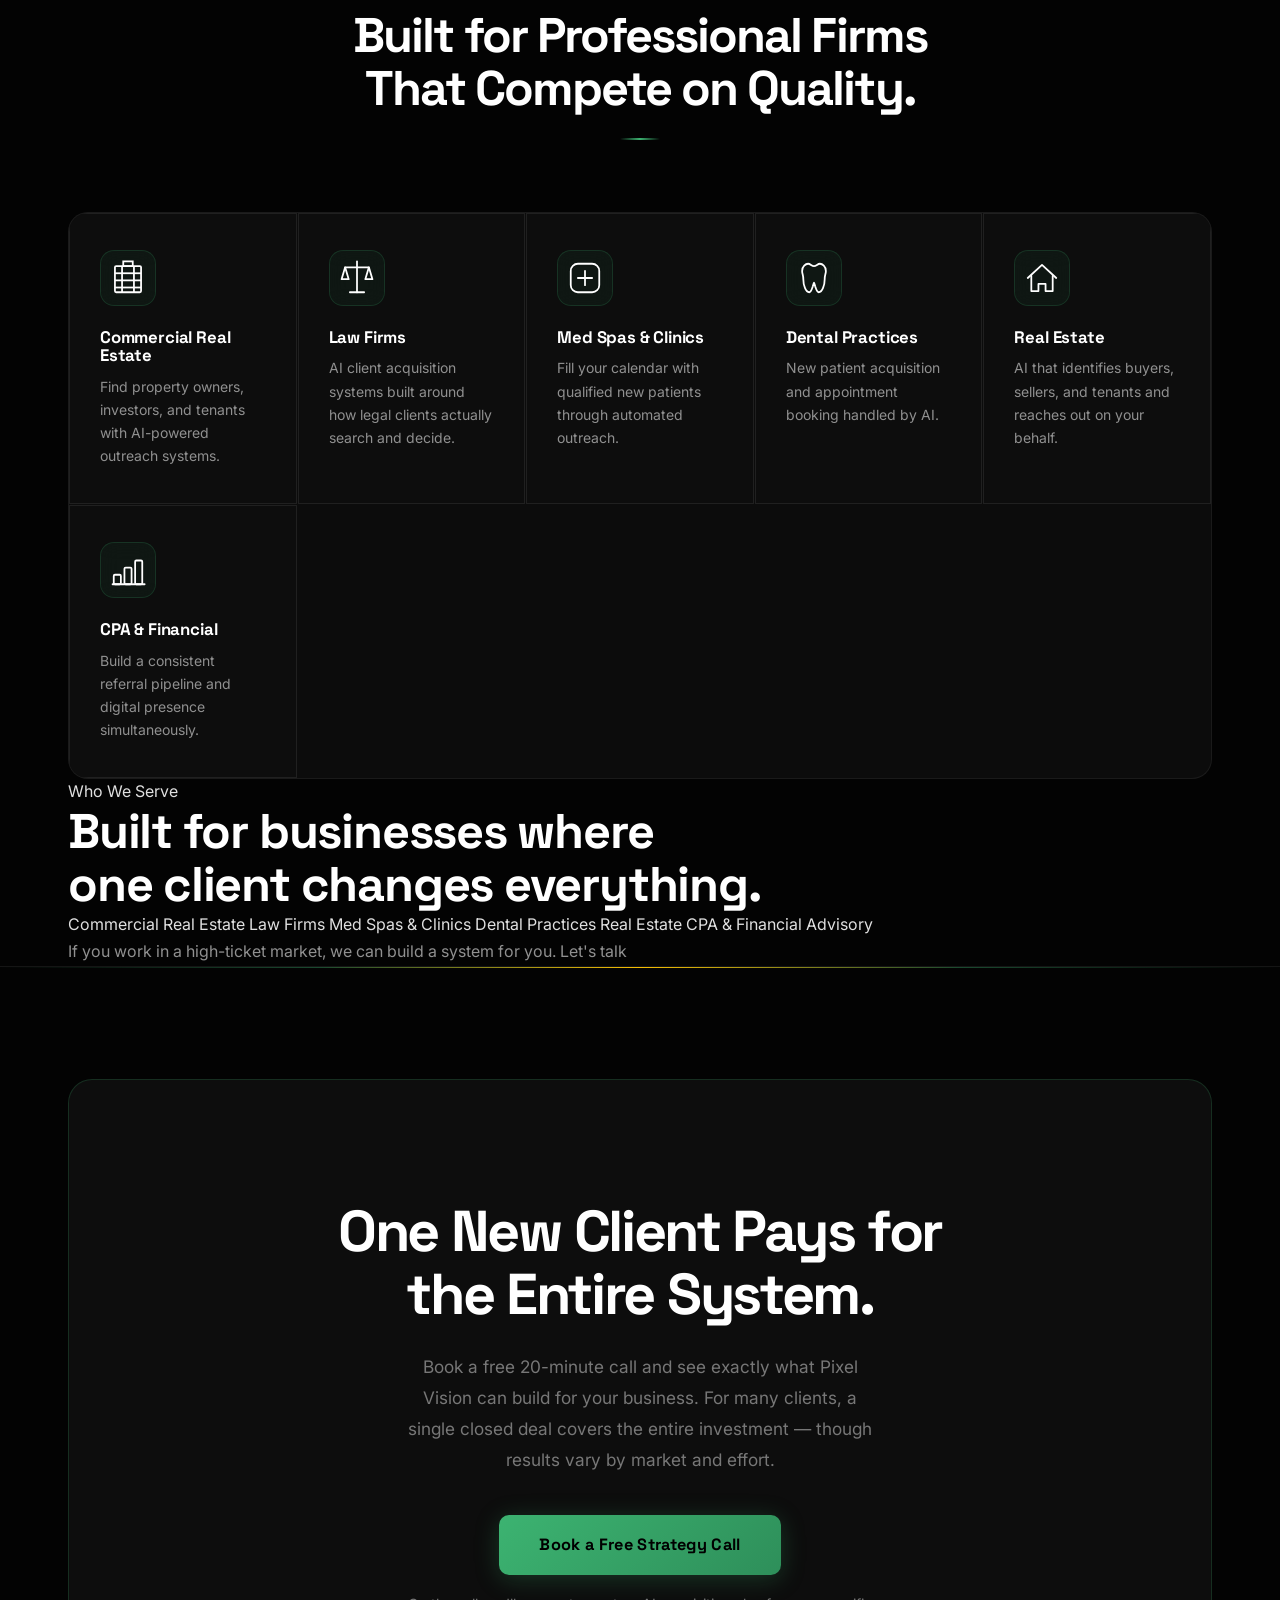
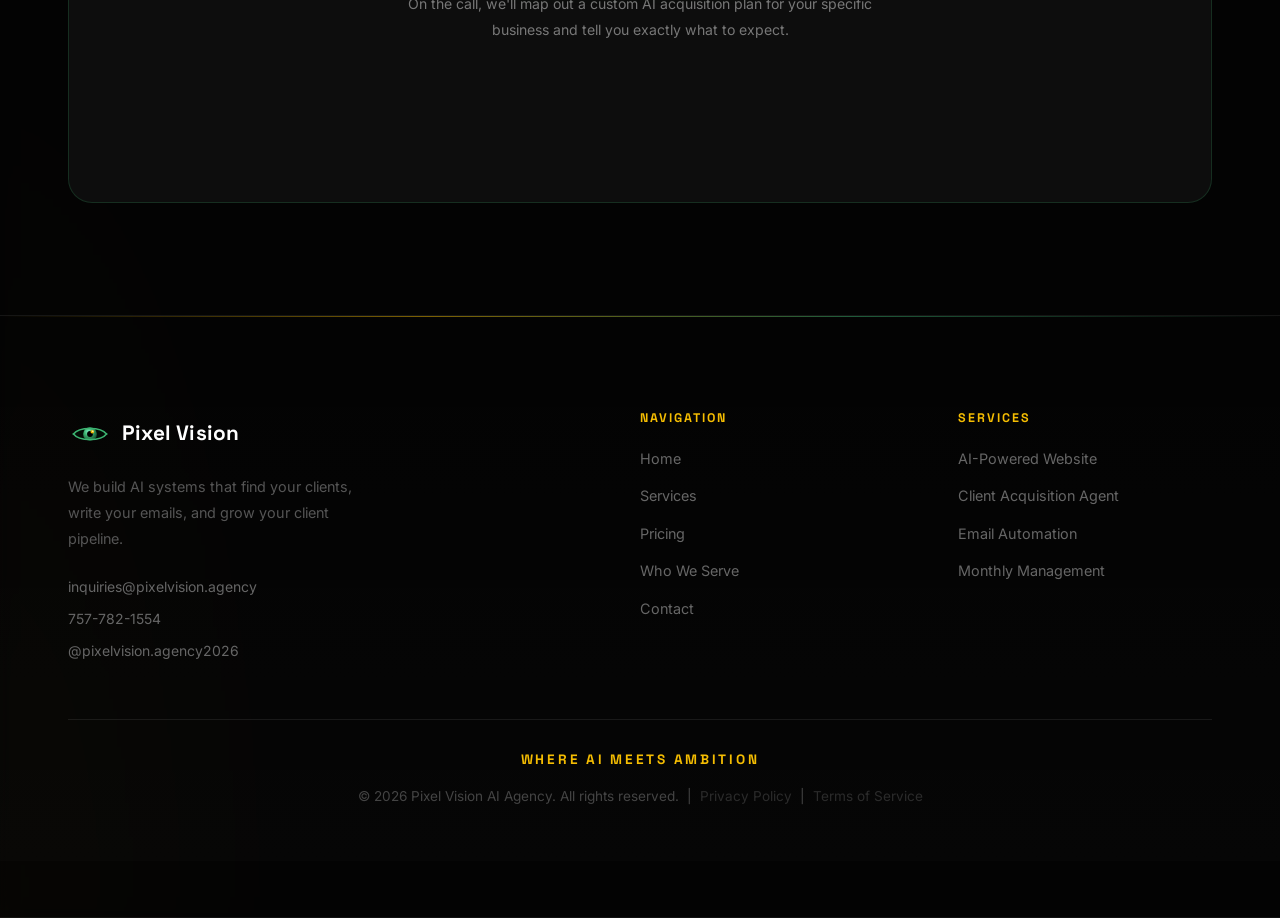
==== commit 05be8142: "Legal compliance pass: cookie consent, aria fixes, unsupported claims - Add cookie-consent.js banner" ====
--- a/index.html
+++ b/index.html
@@ -251,32 +251,32 @@
       </div>
       <div class="niches-grid">
         <a href="who-we-serve.html#commercial-real-estate" class="niche-card" data-aos="fade-up" data-aos-delay="100">
-          <div class="niche-icon"><svg viewBox="0 0 32 32" fill="none"><rect x="5" y="6" width="22" height="22" rx="1" stroke="white" stroke-width="1.5"/><line x1="5" y1="12" x2="27" y2="12" stroke="white" stroke-width="1.5"/><line x1="5" y1="18" x2="27" y2="18" stroke="white" stroke-width="1.5"/><line x1="5" y1="24" x2="27" y2="24" stroke="white" stroke-width="1.5"/><line x1="11" y1="6" x2="11" y2="28" stroke="white" stroke-width="1.5"/><line x1="21" y1="6" x2="21" y2="28" stroke="white" stroke-width="1.5"/><rect x="12" y="2" width="8" height="4" stroke="white" stroke-width="1.5"/></svg></div>
+          <div class="niche-icon"><svg aria-hidden="true" focusable="false" viewBox="0 0 32 32" fill="none"><rect x="5" y="6" width="22" height="22" rx="1" stroke="white" stroke-width="1.5"/><line x1="5" y1="12" x2="27" y2="12" stroke="white" stroke-width="1.5"/><line x1="5" y1="18" x2="27" y2="18" stroke="white" stroke-width="1.5"/><line x1="5" y1="24" x2="27" y2="24" stroke="white" stroke-width="1.5"/><line x1="11" y1="6" x2="11" y2="28" stroke="white" stroke-width="1.5"/><line x1="21" y1="6" x2="21" y2="28" stroke="white" stroke-width="1.5"/><rect x="12" y="2" width="8" height="4" stroke="white" stroke-width="1.5"/></svg></div>
           <h3>Commercial Real Estate</h3>
           <p>Find property owners, investors, and tenants with AI-powered outreach systems.</p>
         </a>
         <a href="who-we-serve.html#law-firms" class="niche-card" data-aos="fade-up" data-aos-delay="200">
-          <div class="niche-icon"><svg viewBox="0 0 32 32" fill="none"><line x1="16" y1="2" x2="16" y2="28" stroke="white" stroke-width="1.5" stroke-linecap="round"/><line x1="6" y1="7" x2="26" y2="7" stroke="white" stroke-width="1.5" stroke-linecap="round"/><path d="M6 7L3 17H9L6 7Z" stroke="white" stroke-width="1.5" stroke-linejoin="round" fill="none"/><path d="M26 7L23 17H29L26 7Z" stroke="white" stroke-width="1.5" stroke-linejoin="round" fill="none"/><line x1="10" y1="28" x2="22" y2="28" stroke="white" stroke-width="1.5" stroke-linecap="round"/></svg></div>
+          <div class="niche-icon"><svg aria-hidden="true" focusable="false" viewBox="0 0 32 32" fill="none"><line x1="16" y1="2" x2="16" y2="28" stroke="white" stroke-width="1.5" stroke-linecap="round"/><line x1="6" y1="7" x2="26" y2="7" stroke="white" stroke-width="1.5" stroke-linecap="round"/><path d="M6 7L3 17H9L6 7Z" stroke="white" stroke-width="1.5" stroke-linejoin="round" fill="none"/><path d="M26 7L23 17H29L26 7Z" stroke="white" stroke-width="1.5" stroke-linejoin="round" fill="none"/><line x1="10" y1="28" x2="22" y2="28" stroke="white" stroke-width="1.5" stroke-linecap="round"/></svg></div>
           <h3>Law Firms</h3>
           <p>AI client acquisition systems built around how legal clients actually search and decide.</p>
         </a>
         <a href="who-we-serve.html#med-spas" class="niche-card" data-aos="fade-up" data-aos-delay="300">
-          <div class="niche-icon"><svg viewBox="0 0 32 32" fill="none"><rect x="4" y="4" width="24" height="24" rx="6" stroke="white" stroke-width="1.5"/><line x1="16" y1="10" x2="16" y2="22" stroke="white" stroke-width="1.5" stroke-linecap="round"/><line x1="10" y1="16" x2="22" y2="16" stroke="white" stroke-width="1.5" stroke-linecap="round"/></svg></div>
+          <div class="niche-icon"><svg aria-hidden="true" focusable="false" viewBox="0 0 32 32" fill="none"><rect x="4" y="4" width="24" height="24" rx="6" stroke="white" stroke-width="1.5"/><line x1="16" y1="10" x2="16" y2="22" stroke="white" stroke-width="1.5" stroke-linecap="round"/><line x1="10" y1="16" x2="22" y2="16" stroke="white" stroke-width="1.5" stroke-linecap="round"/></svg></div>
           <h3>Med Spas &amp; Clinics</h3>
           <p>Fill your calendar with qualified new patients through automated outreach.</p>
         </a>
         <a href="who-we-serve.html#dental" class="niche-card" data-aos="fade-up" data-aos-delay="100">
-          <div class="niche-icon"><svg viewBox="0 0 32 32" fill="none"><path d="M11 4C9 4 6 6 6 10C6 12.5 7 13.5 7 17C7 22 9 28 12 28C13.5 28 14 26 15 23C15.5 21 15.8 20 16 20C16.2 20 16.5 21 17 23C18 26 18.5 28 20 28C23 28 25 22 25 17C25 13.5 26 12.5 26 10C26 6 23 4 21 4C19 4 18 6 16 6C14 6 13 4 11 4Z" stroke="white" stroke-width="1.5" stroke-linejoin="round"/></svg></div>
+          <div class="niche-icon"><svg aria-hidden="true" focusable="false" viewBox="0 0 32 32" fill="none"><path d="M11 4C9 4 6 6 6 10C6 12.5 7 13.5 7 17C7 22 9 28 12 28C13.5 28 14 26 15 23C15.5 21 15.8 20 16 20C16.2 20 16.5 21 17 23C18 26 18.5 28 20 28C23 28 25 22 25 17C25 13.5 26 12.5 26 10C26 6 23 4 21 4C19 4 18 6 16 6C14 6 13 4 11 4Z" stroke="white" stroke-width="1.5" stroke-linejoin="round"/></svg></div>
           <h3>Dental Practices</h3>
           <p>New patient acquisition and appointment booking handled by AI.</p>
         </a>
         <a href="who-we-serve.html#real-estate" class="niche-card" data-aos="fade-up" data-aos-delay="200">
-          <div class="niche-icon"><svg viewBox="0 0 32 32" fill="none"><path d="M4 16L16 5L28 16" stroke="white" stroke-width="1.5" stroke-linecap="round" stroke-linejoin="round"/><path d="M7 14V27H13V21H19V27H25V14" stroke="white" stroke-width="1.5" stroke-linecap="round" stroke-linejoin="round"/></svg></div>
+          <div class="niche-icon"><svg aria-hidden="true" focusable="false" viewBox="0 0 32 32" fill="none"><path d="M4 16L16 5L28 16" stroke="white" stroke-width="1.5" stroke-linecap="round" stroke-linejoin="round"/><path d="M7 14V27H13V21H19V27H25V14" stroke="white" stroke-width="1.5" stroke-linecap="round" stroke-linejoin="round"/></svg></div>
           <h3>Real Estate</h3>
           <p>AI that identifies buyers, sellers, and tenants and reaches out on your behalf.</p>
         </a>
         <a href="who-we-serve.html#cpa" class="niche-card" data-aos="fade-up" data-aos-delay="300">
-          <div class="niche-icon"><svg viewBox="0 0 32 32" fill="none"><rect x="4" y="20" width="6" height="8" rx="1" stroke="white" stroke-width="1.5"/><rect x="13" y="14" width="6" height="14" rx="1" stroke="white" stroke-width="1.5"/><rect x="22" y="8" width="6" height="20" rx="1" stroke="white" stroke-width="1.5"/><line x1="3" y1="28" x2="30" y2="28" stroke="white" stroke-width="1.5" stroke-linecap="round"/></svg></div>
+          <div class="niche-icon"><svg aria-hidden="true" focusable="false" viewBox="0 0 32 32" fill="none"><rect x="4" y="20" width="6" height="8" rx="1" stroke="white" stroke-width="1.5"/><rect x="13" y="14" width="6" height="14" rx="1" stroke="white" stroke-width="1.5"/><rect x="22" y="8" width="6" height="20" rx="1" stroke="white" stroke-width="1.5"/><line x1="3" y1="28" x2="30" y2="28" stroke="white" stroke-width="1.5" stroke-linecap="round"/></svg></div>
           <h3>CPA &amp; Financial</h3>
           <p>Build a consistent referral pipeline and digital presence simultaneously.</p>
         </a>
@@ -340,7 +340,7 @@
         <!-- Option 3:
         <h2>See Exactly What AI Can<br/>Do for Your Business.</h2>
         -->
-        <p>Book a free 20-minute call and see exactly what Pixel Vision can build for your business. Every client your system brings in after the first is high-margin revenue.</p>
+        <p>Book a free 20-minute call and see exactly what Pixel Vision can build for your business. For many clients, a single closed deal covers the entire investment — though results vary by market and effort.</p>
         <!-- TODO: update Calendly link when account is confirmed -->
         <a href="https://calendly.com/pixelvision2026" target="_blank" rel="noopener" class="btn btn-primary btn-emerald btn-large">Book a Free Strategy Call</a>
         <p style="margin-top:16px;font-size:0.88rem;color:#777;">On the call, we'll map out a custom AI acquisition plan for your specific business and tell you exactly what to expect.</p>
@@ -410,6 +410,7 @@
   </footer>
 
   <script src="main.js"></script>
+  <script src="cookie-consent.js"></script>
   <script src="chatbot.js"></script>
   <script>
   (function() {
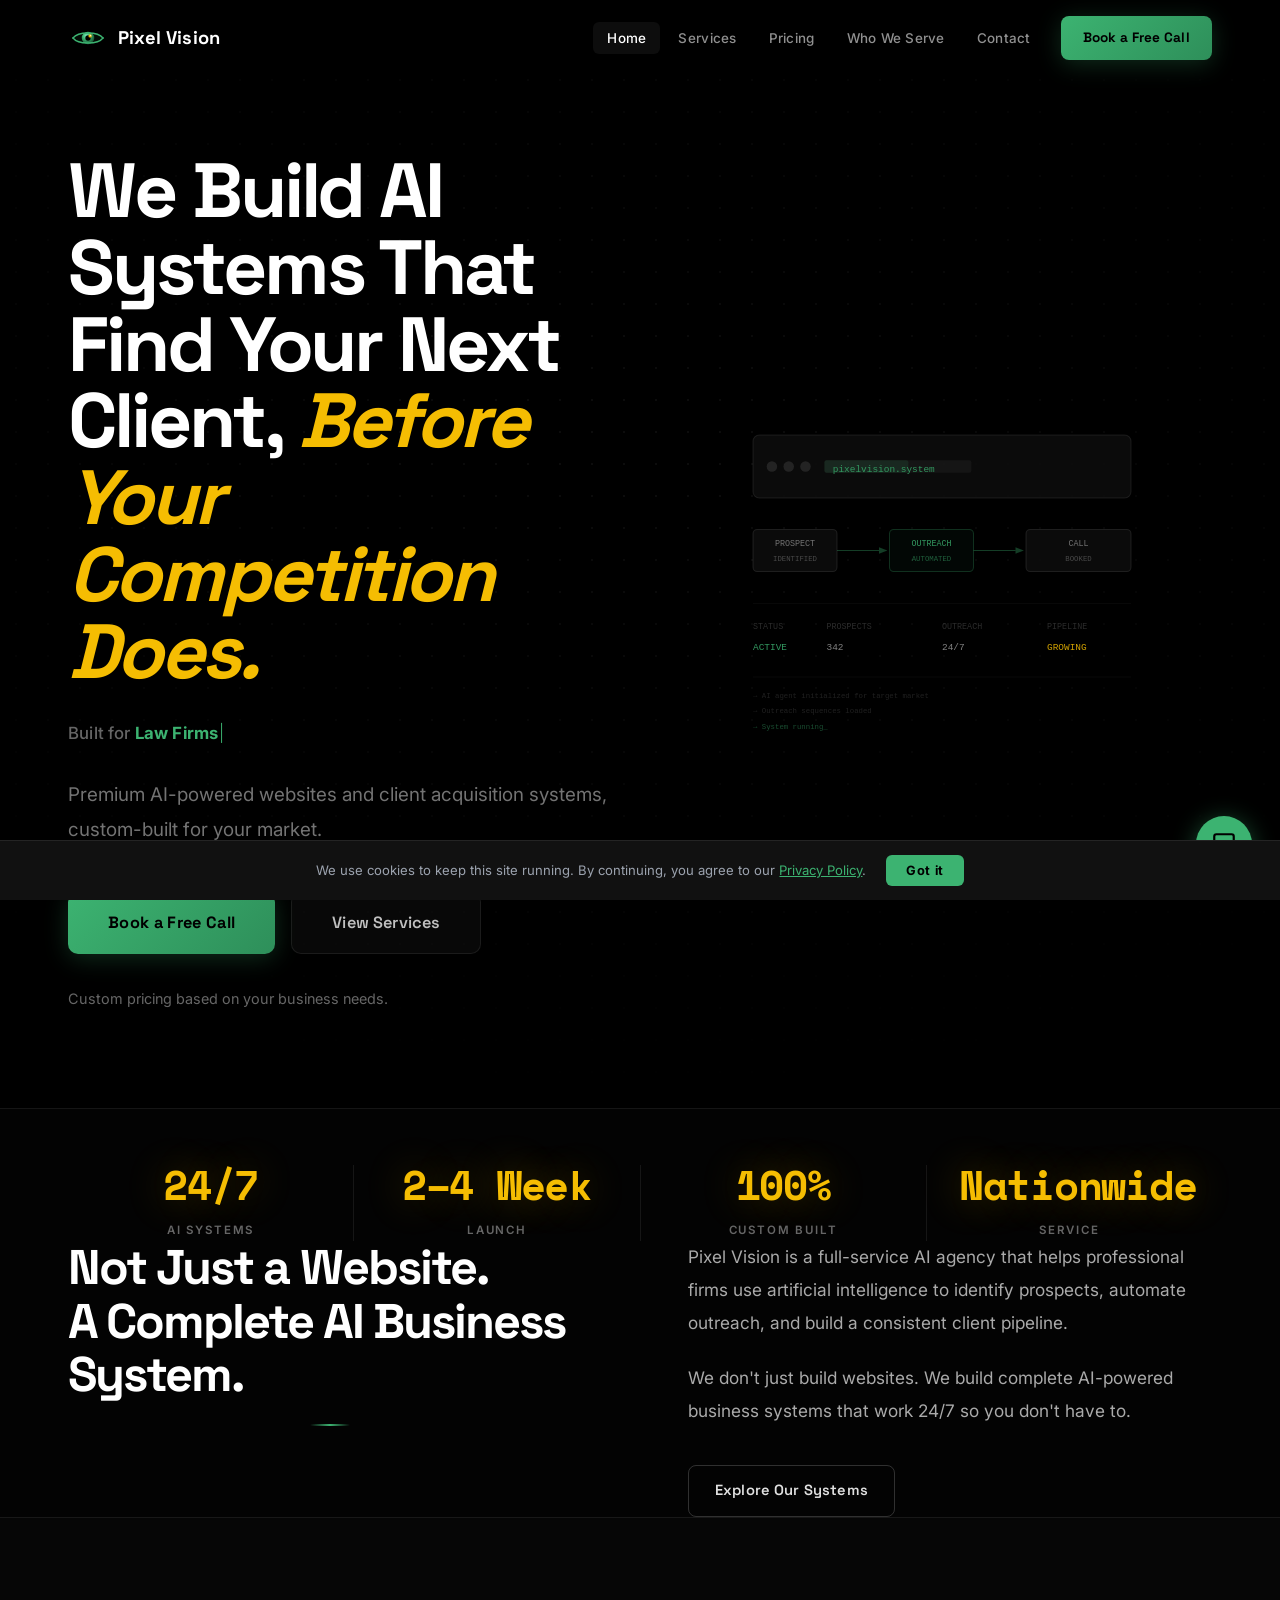
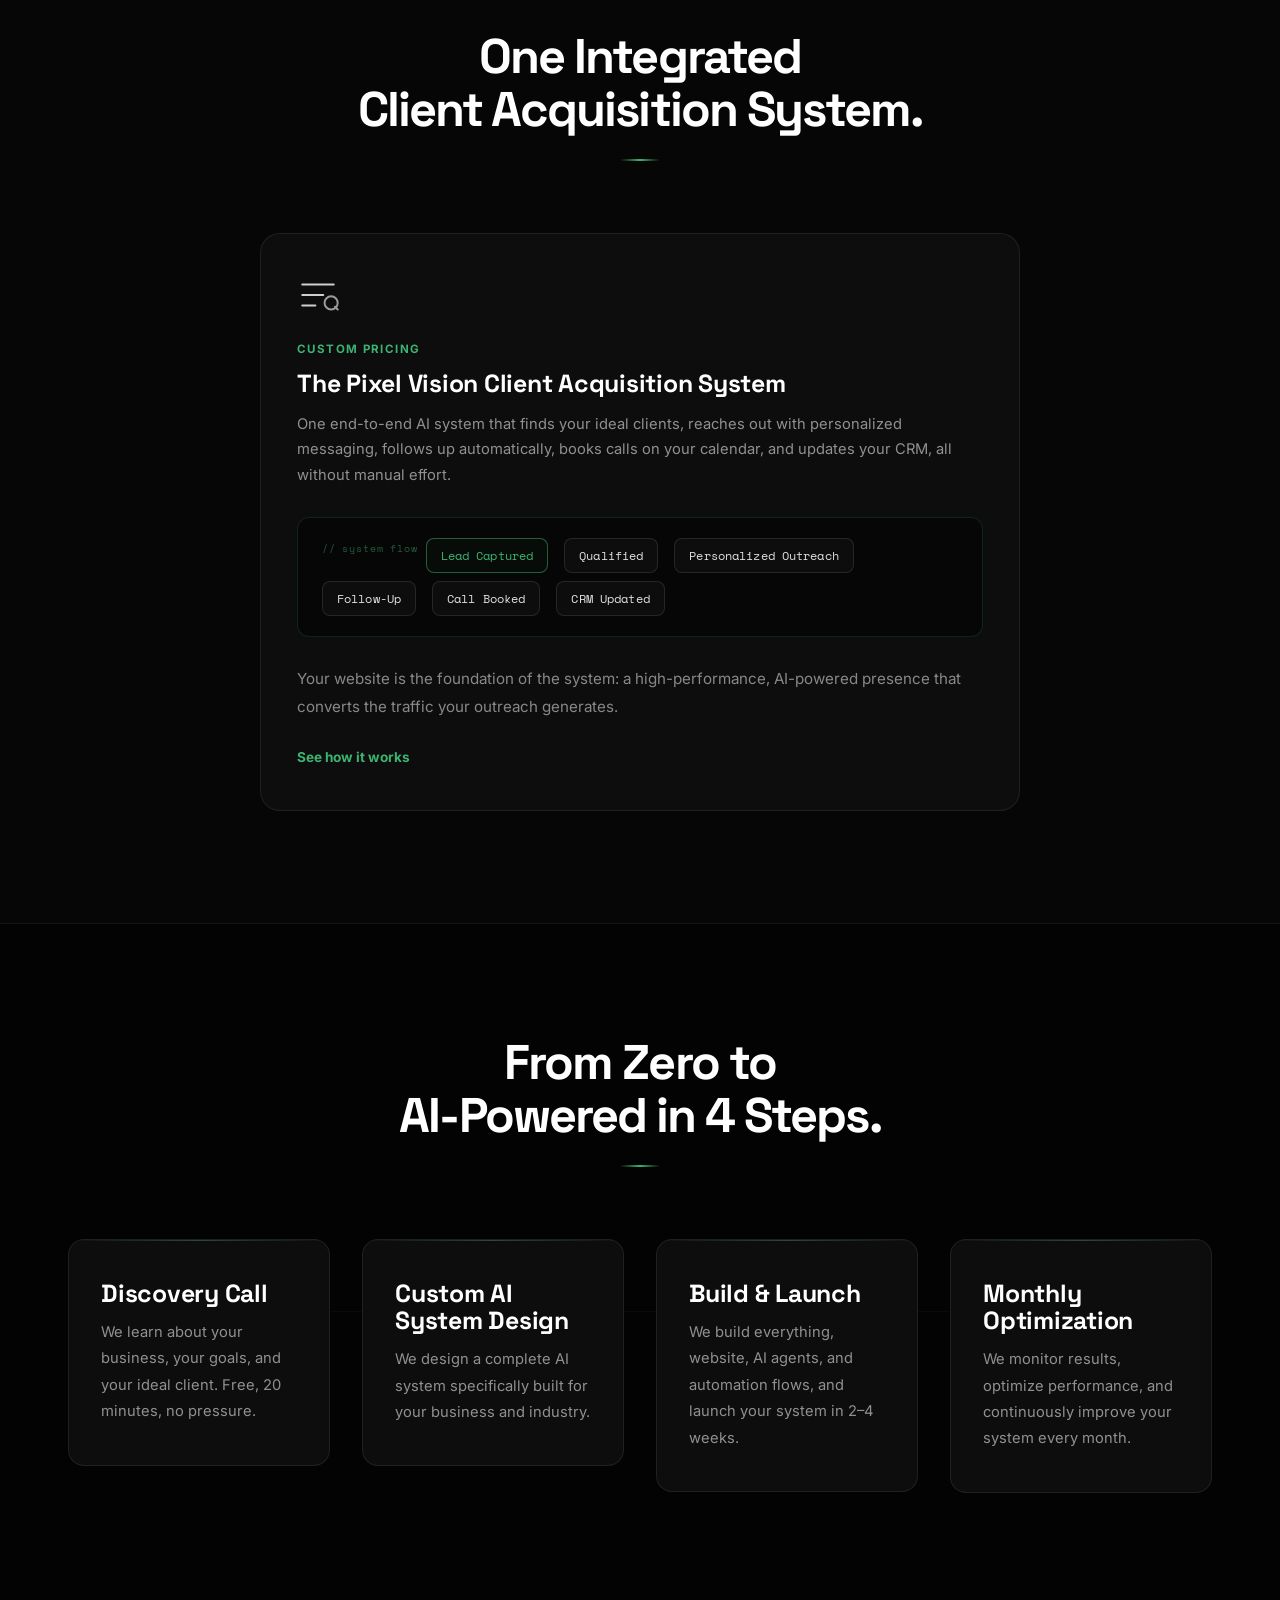
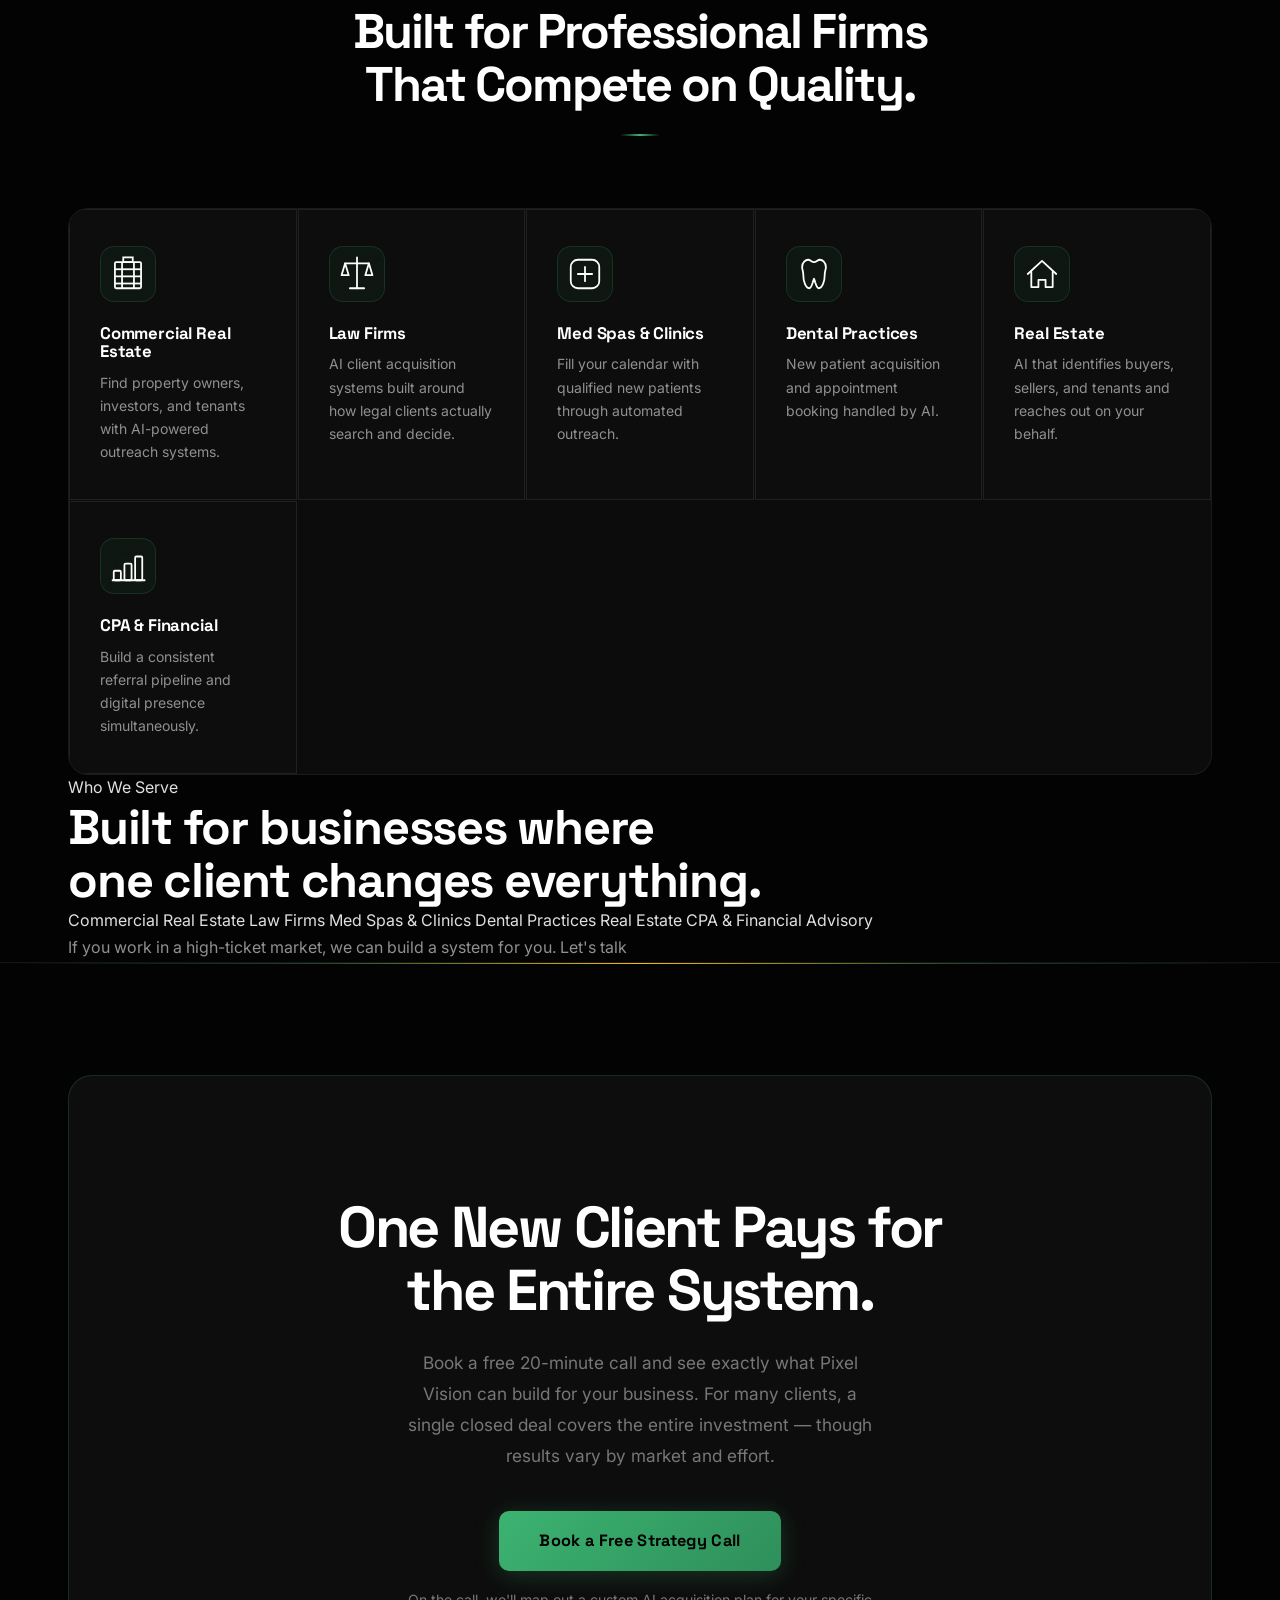
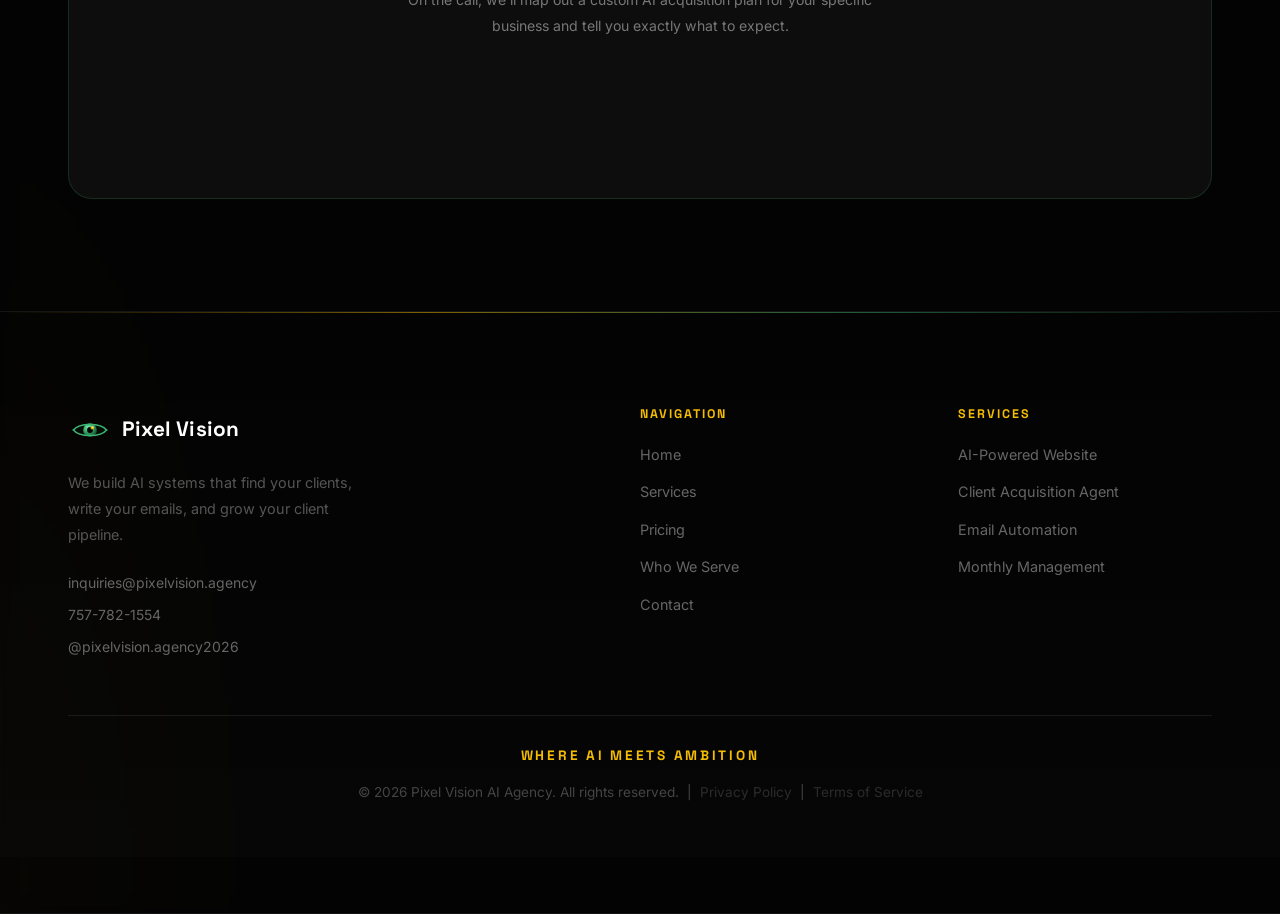
==== commit 4d225c50: "Apply Volta-inspired editorial redesign with our brand colors - Switch hero headline from Playfair s" ====
--- a/index.html
+++ b/index.html
@@ -3,8 +3,21 @@
 <head>
   <meta charset="UTF-8" />
   <meta name="viewport" content="width=device-width, initial-scale=1.0" />
-  <title>AI Client Acquisition Systems for Commercial Real Estate &amp; Law Firms | Pixel Vision</title>
-  <meta name="description" content="Pixel Vision builds custom AI outreach and client acquisition systems for commercial real estate firms, law practices, and high-value service businesses nationwide." />
+  <title>AI Client Acquisition Systems for Med Spas, Real Estate &amp; Law Firms | Pixel Vision</title>
+  <meta name="description" content="Pixel Vision builds custom AI outreach and client acquisition systems for med spas, real estate firms, law practices, and high-value service businesses nationwide." />
+  <link rel="canonical" href="https://pixelvision.agency/" />
+  <meta property="og:type" content="website" />
+  <meta property="og:site_name" content="Pixel Vision" />
+  <meta property="og:title" content="AI Client Acquisition Systems for Med Spas, Real Estate &amp; Law Firms | Pixel Vision" />
+  <meta property="og:description" content="Pixel Vision builds custom AI outreach and client acquisition systems for med spas, real estate firms, law practices, and high-value service businesses nationwide." />
+  <meta property="og:url" content="https://pixelvision.agency/" />
+  <meta property="og:image" content="https://pixelvision.agency/og-image.png" />
+  <meta property="og:image:width" content="1200" />
+  <meta property="og:image:height" content="630" />
+  <meta name="twitter:card" content="summary_large_image" />
+  <meta name="twitter:title" content="AI Client Acquisition Systems for Med Spas, Real Estate &amp; Law Firms | Pixel Vision" />
+  <meta name="twitter:description" content="Pixel Vision builds custom AI outreach and client acquisition systems for med spas, real estate firms, law practices, and high-value service businesses nationwide." />
+  <meta name="twitter:image" content="https://pixelvision.agency/og-image.png" />
   <script type="application/ld+json">
   {
     "@context": "https://schema.org",
@@ -26,6 +39,13 @@
   <link href="https://fonts.googleapis.com/css2?family=Inter:wght@300;400;500;600;700;800;900&family=Space+Grotesk:wght@400;500;600;700&family=Space+Mono:wght@400;700&display=swap" rel="stylesheet" />
 </head>
 <body>
+
+  <!--
+  ANNOUNCEMENT BAR — uncomment when you have real news to share
+  <div class="announcement-bar" role="banner" aria-label="Announcement">
+    <p><strong>NEW</strong> &nbsp;·&nbsp; Pixel Vision is now accepting clients for Q1 2027. <a href="contact.html">Claim your spot &rarr;</a></p>
+  </div>
+  -->
 
   <nav class="nav" id="nav">
     <div class="nav-inner">
--- a/styles.css
+++ b/styles.css
@@ -82,6 +82,7 @@
   -webkit-background-clip: text;
   -webkit-text-fill-color: transparent;
   background-clip: text;
+  font-style: italic;
 }
 
 .emerald-text { color: var(--emerald); }
@@ -152,6 +153,23 @@
   transform: translateY(-3px) !important;
 }
 
+/* ── ANNOUNCEMENT BAR ────────────────────────────── */
+.announcement-bar {
+  position: relative;
+  z-index: 101;
+  background: var(--emerald);
+  color: #000;
+  text-align: center;
+  padding: 11px 24px;
+  font-size: 0.82rem;
+  font-family: var(--font-display);
+  font-weight: 600;
+  letter-spacing: 0.01em;
+}
+.announcement-bar p { color: #000; line-height: 1; margin: 0; }
+.announcement-bar a { color: #000; text-decoration: underline; text-underline-offset: 2px; }
+.announcement-bar a:hover { opacity: 0.7; }
+
 /* ── NAV ─────────────────────────────────────────── */
 .nav { position: fixed; top: 0; left: 0; right: 0; z-index: 100; transition: var(--transition); }
 .nav.scrolled {
@@ -308,11 +326,11 @@
 }
 
 .hero-headline {
-  font-family: var(--font-luxury);
-  font-size: clamp(2.8rem, 5.8vw, 5.2rem);
-  line-height: 1.08;
-  letter-spacing: -0.02em;
-  margin-bottom: 32px;
+  font-family: var(--font-display);
+  font-size: clamp(3rem, 6.2vw, 5.6rem);
+  line-height: 1.0;
+  letter-spacing: -0.03em;
+  margin-bottom: 28px;
   font-weight: 700;
 }
 .hero-sub {
@@ -327,19 +345,19 @@
 .stats-bar {
   border-top: 1px solid var(--border);
   border-bottom: 1px solid var(--border);
-  background: rgba(60,179,113,0.025);
-  padding: 48px 0;
+  background: #000;
+  padding: 56px 0;
 }
 .stats-grid { display: flex; align-items: center; justify-content: center; flex-wrap: wrap; }
-.stat-item  { text-align: center; padding: 20px 52px; flex: 1; min-width: 160px; }
+.stat-item  { text-align: center; padding: 20px 56px; flex: 1; min-width: 160px; }
 .stat-divider { width: 1px; height: 52px; background: var(--border); flex-shrink: 0; }
 .stat-number {
   display: block;
-  font-family: var(--font-display); font-size: clamp(2.2rem, 4vw, 3.2rem);
-  font-weight: 800; color: var(--gold); line-height: 1; margin-bottom: 8px; letter-spacing: -0.03em;
+  font-family: var(--font-display); font-size: clamp(2.6rem, 5vw, 4rem);
+  font-weight: 800; color: var(--white); line-height: 1; margin-bottom: 10px; letter-spacing: -0.04em;
 }
 .stat-label {
-  font-size: 0.75rem; text-transform: uppercase; letter-spacing: 0.12em;
+  font-size: 0.72rem; text-transform: uppercase; letter-spacing: 0.15em;
   color: var(--gray-500); font-weight: 600;
 }
 
@@ -454,7 +472,7 @@
 /* ── PAGE HERO (inner pages) ─────────────────────── */
 .page-hero { padding: 168px 0 96px; position: relative; overflow: hidden; }
 .page-hero-content { max-width: 760px; }
-.page-title { font-family: var(--font-luxury); font-size: clamp(2.6rem, 5.2vw, 4.2rem); letter-spacing: -0.015em; margin-bottom: 22px; position: relative; z-index: 1; font-weight: 700; }
+.page-title { font-family: var(--font-display); font-size: clamp(2.6rem, 5.2vw, 4.2rem); letter-spacing: -0.025em; margin-bottom: 22px; position: relative; z-index: 1; font-weight: 700; }
 .page-sub   { font-size: 1.15rem; color: var(--gray-400); max-width: 580px; line-height: 1.8; position: relative; z-index: 1; }
 
 /* ── SERVICE DETAIL (services.html) ──────────────── */
@@ -714,7 +732,11 @@
   .hero           { padding: 120px 0 72px; }
   .stat-item      { padding: 16px 28px; }
   .step-connector { display: none; }
-  .cta-box        { padding: 60px 28px; }
+  .cta-box        { padding: 48px 20px !important; text-align: left; }
+  .cta-box h2     { text-align: center; }
+  .cta-box p      { text-align: left; margin-left: 0; margin-right: 0; max-width: 100%; }
+  .cta-box .btn   { display: block; width: 100%; text-align: center; box-sizing: border-box; }
+  .btn-large      { padding: 16px 24px !important; font-size: 0.97rem !important; }
   .hero-actions   { flex-direction: column; }
   .hero-actions .btn { width: 100%; justify-content: center; }
 }
